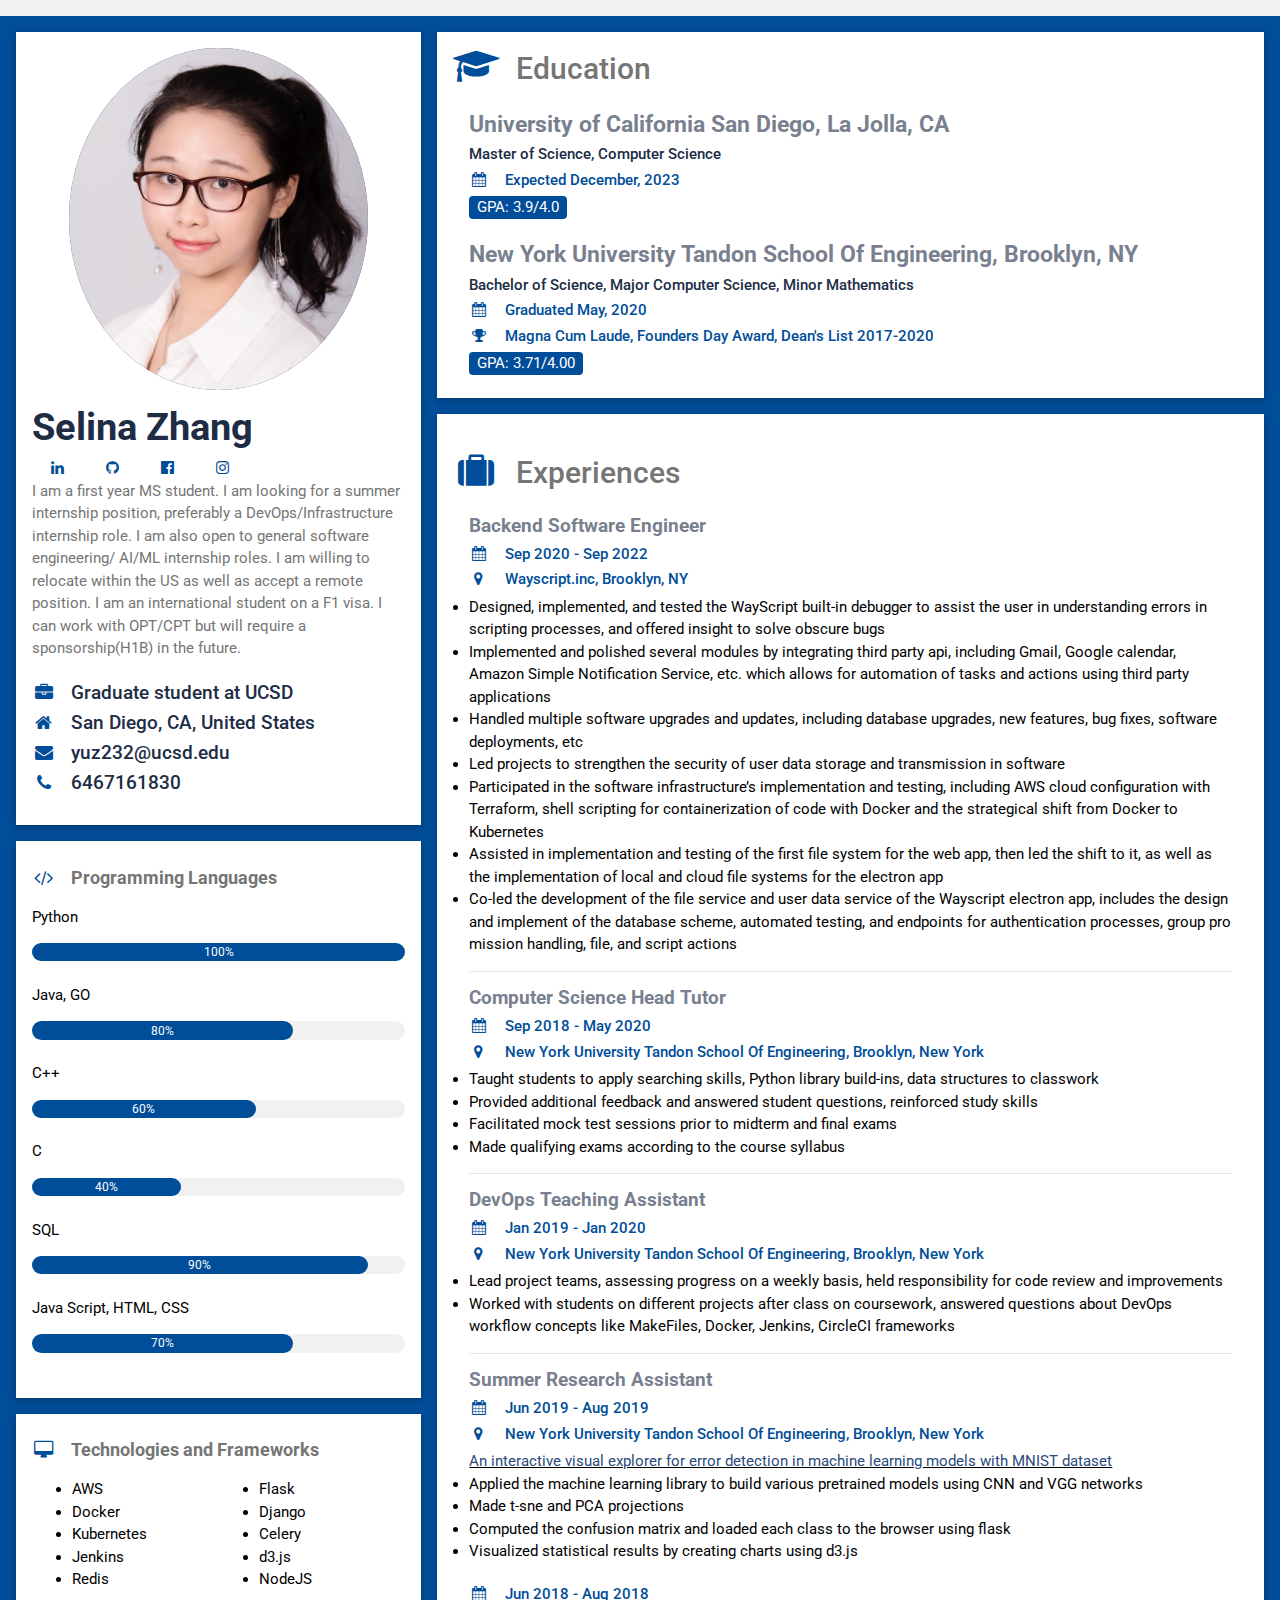
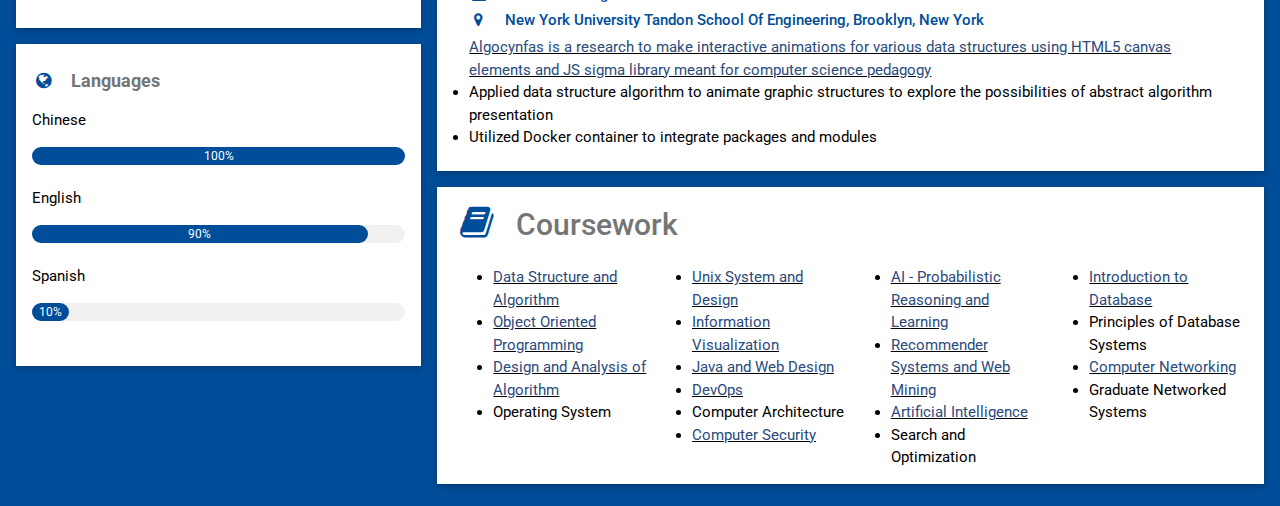
==== index.html @ 4ba129d2 "Add links to projects/work" ====
<!DOCTYPE html>
<html>
<title>Selinayujia</title>
<meta charset="UTF-8">
<meta name="viewport" content="width=device-width, initial-scale=1">
<link rel='stylesheet' href='https://fonts.googleapis.com/css?family=Roboto'>
<link rel="stylesheet" href="https://cdnjs.cloudflare.com/ajax/libs/font-awesome/4.7.0/css/font-awesome.min.css">
<link rel="stylesheet" href="css/w3.css">
 <link href="img/favicon.ico" rel="icon">

        <!-- Google Fonts -->
        <link href="https://fonts.googleapis.com/css2?family=Open+Sans:300;400;600;700;800&display=swap" rel="stylesheet">

        <!-- Customized Bootstrap Stylesheet -->
        <link href="css/style.css" rel="stylesheet">

<style>
html,body,h1,h2,h3,h4,h5,h6 {font-family: "Roboto", sans-serif}
</style>
<body class="w3-light-grey">

<!-- Page Container -->
<div class="w3-content w3-margin-top w3-dark-slate-blue" style="max-width:1400px">

  <!-- The Grid -->
  <div class="w3-row-padding">

    <div class="w3-third w3-margin-top">
    

       <div class="w3-container w3-card w3-white w3-margin-bottom w3-text-grey ">



                <img class="mx-auto d-block w-15 bg-primary img-fluid rounded-circle mb-3 w3-margin-top" src="img/profile.jpg" alt="Image">
                <h1 class="font-weight-bold">Selina Zhang</h1>
                <div>
                  &emsp;
                  <i class="fa fa-linkedin w3-hover-opacity w3-text-dark-slate-blue"  onclick="location.href='https://www.linkedin.com/in/selina-zhang-a5b4a0171/';"></i>
                  &emsp; &emsp;
                  <i class="fa fa-github w3-hover-opacity w3-text-dark-slate-blue"  onclick="location.href='http://github.com/Selinayujia/';"></i>
                  &emsp; &emsp;

                  <i class="fa fa-facebook-official w3-hover-opacity w3-text-dark-slate-blue" onclick="location.href='https://www.facebook.com/yujia.zhang.79';"></i>
                  &emsp; &emsp;
                  <i class="fa fa-instagram w3-hover-opacity w3-text-dark-slate-blue" onclick="location.href='https://www.instagram.com/yujiaselina/';"></i>
                  &emsp; &emsp;
                </div>
                <p class="mb-4">
                    I am a first year MS student. I am looking for a summer internship position, preferably a DevOps/Infrastructure internship role. I am also open to general software engineering/ AI/ML internship roles. I am willing to relocate within the US as well as accept a remote position. I am an international student on a F1 visa. I can work with OPT/CPT but will require a sponsorship(H1B) in the future.
                </p>

          <h5><i class="fa fa-briefcase fa-fw w3-margin-right w3-large w3-text-dark-slate-blue"></i>Graduate student at UCSD</h5>
          <h5><i class="fa fa-home fa-fw w3-margin-right w3-large w3-text-dark-slate-blue"></i>San Diego, CA, United States</h5>
          <h5><i class="fa fa-envelope fa-fw w3-margin-right w3-large w3-text-dark-slate-blue"></i>yuz232@ucsd.edu</h5>
          <h5><i class="fa fa-phone fa-fw w3-margin-right w3-large w3-text-dark-slate-blue"></i>6467161830</h5>
          <br>
          </div>


          <div class="w3-container w3-card w3-white w3-margin-bottom">
          <br>
          <p class="w3-large w3-text-grey"><b><i class="fa fa-code fa-fw w3-margin-right w3-text-dark-slate-blue"></i>Programming Languages</b></p>
          <p>Python</p>
          <div class="w3-light-grey w3-round-xlarge w3-small">
            <div class="w3-container w3-center w3-round-xlarge w3-dark-slate-blue" style="width:100%">100%</div>
          </div>
          <br>

          <p>Java, GO</p>
          <div class="w3-light-grey w3-round-xlarge w3-small">
            <div class="w3-container w3-center w3-round-xlarge w3-dark-slate-blue" style="width:70%">
              <div class="w3-center w3-text-white">80%</div>
            </div>
          </div>
          <br>

          <p>C++</p>
          <div class="w3-light-grey w3-round-xlarge w3-small">
            <div class="w3-container w3-center w3-round-xlarge w3-dark-slate-blue" style="width:60%">
              <div class="w3-center w3-text-white">60%</div>
            </div>
          </div>
          <br>

          <p>C</p>
          <div class="w3-light-grey w3-round-xlarge w3-small">
            <div class="w3-container w3-center w3-round-xlarge w3-dark-slate-blue" style="width:40%">
              <div class="w3-center w3-text-white">40%</div>
            </div>
          </div>
          <br>


          <p>SQL</p>
          <div class="w3-light-grey w3-round-xlarge w3-small">
            <div class="w3-container w3-center w3-round-xlarge w3-dark-slate-blue" style="width:90%">
              <div class="w3-center w3-text-white">90%</div>
            </div>
          </div>
          <br>


          <p>Java Script, HTML, CSS</p>
          <div class="w3-light-grey w3-round-xlarge w3-small">
            <div class="w3-container w3-center w3-round-xlarge w3-dark-slate-blue" style="width:70%">70%</div>
          </div>

          <br><br>

        </div>


           <div class="w3-container w3-card w3-white w3-margin-bottom">
            <br>
            <p class="w3-large w3-text-grey"><b><i class="fa fa-desktop fa-fw w3-margin-right w3-text-dark-slate-blue"></i>Technologies and Frameworks</b></p>
            <div style="float: left; width: 50%;">
            <ul>
            <li>AWS</li>
            <li>Docker</li>
            <li>Kubernetes</li>
            <li>Jenkins</li>
            <li>Redis</li>
            </ul>
            <br>
            </div>
            <div style="float: left; width: 50%;">
            <ul>
            <li>Flask</li>
            <li>Django</li>
            <li>Celery</li>
            <li>d3.js</li>
            <li>NodeJS</li>
            </ul>
            <br>
            </div>
          </div>
  

          <div class="w3-container w3-card w3-white w3-margin-bottom">
          <br>
          <p class="w3-large w3-text-grey"><b><i class="fa fa-globe fa-fw w3-margin-right w3-text-dark-slate-blue"></i>Languages</b></p>
          <p>Chinese</p>
          <div class="w3-light-grey w3-round-xlarge  w3-small">
            <div class="w3-center w3-round-xlarge w3-dark-slate-blue" style="width:100%">100%</div>
          </div>

          <br>
          <p>English</p>
          <div class="w3-light-grey w3-round-xlarge w3-small">
            <div class="w3-center w3-round-xlarge w3-dark-slate-blue" style="width:90%">90%</div>
          </div>

          <br>

          <p>Spanish</p>
          <div class="w3-light-grey w3-round-xlarge  w3-small">
            <div class="w3-center w3-round-xlarge w3-dark-slate-blue" style="width:10%">10%</div>
          </div>
          <br>

           <br>
          </div>


    <!-- End Left Column -->
    </div>

    <!-- Right Column -->
    <div class="w3-twothird w3-margin-top">

       <div class="w3-container w3-card w3-white w3-margin-bottom">
        <h2 class="w3-text-grey w3-padding-16"><i class="fa fa-graduation-cap fa-fw w3-margin-right w3-xxlarge w3-text-dark-slate-blue"></i>Education</h2>
        <div class="w3-container">
          <h4 class="w3-opacity"><b>University of California San Diego, La Jolla, CA</b></h4>
          <h6>Master of Science, Computer Science</h6>
          <h6 class="w3-text-dark-slate-blue"><i class="fa fa-calendar fa-fw w3-margin-right"></i>Expected December, 2023</h6>
          <span class="w3-tag w3-dark-slate-blue w3-round">GPA: 3.9/4.0</span>



          <br><br>
          <h4 class="w3-opacity"><b>New York University Tandon School Of Engineering, Brooklyn, NY</b></h4>
          <h6>Bachelor of Science, Major Computer Science, Minor Mathematics</h6>
          <h6 class="w3-text-dark-slate-blue"><i class="fa fa-calendar fa-fw w3-margin-right"></i>Graduated May, 2020</h6>
          <h6 class=" w3-text-dark-slate-blue"><i class="fa fa-trophy fa-fw w3-margin-right"></i>Magna Cum Laude, Founders Day Award, Dean's List 2017-2020</h6>
          <span class="w3-tag w3-dark-slate-blue w3-round">GPA: 3.71/4.00</span>
          <br>
          <br>

        </div>
      </div>

    
      <div class="w3-container w3-card w3-white w3-margin-bottom">
        <br> 
        <h2 class="w3-text-grey w3-padding-16"><i class="fa fa-suitcase fa-fw w3-margin-right w3-xxlarge w3-text-dark-slate-blue"></i>Experiences</h2>

        <div class="w3-container">
          <h5 class="w3-opacity"><b>Backend Software Engineer</b></h5>
          <h6 class="w3-text-dark-slate-blue"><i class="fa fa-calendar fa-fw w3-margin-right"></i>Sep 2020 - Sep 2022 </h6>
          <h6 class="w3-text-dark-slate-blue"><i class="fa fa-map-marker fa-fw w3-margin-right"></i>Wayscript.inc, Brooklyn, NY </h6>

          <li>Designed, implemented, and tested the WayScript built-in debugger to assist the user in understanding errors in scripting processes, and offered insight to solve obscure bugs</li>
          <li>Implemented and polished several modules by integrating third party api, including Gmail, Google calendar, Amazon Simple Notification Service, etc. which allows for automation of tasks and actions using third party applications</li>
          <li>Handled multiple software upgrades and updates, including database upgrades, new features, bug fixes, software deployments, etc</li>
          <li>Led projects to strengthen the security of user data storage and transmission in software</li>
          <li>Participated in the software infrastructure’s implementation and testing, including AWS cloud configuration with Terraform, shell scripting for containerization of code with Docker and the strategical shift from Docker to Kubernetes</li>
          <li>Assisted in implementation and testing of the first file system for the web app, then led the shift to it, as well as the implementation of local and cloud file systems for the electron app</li>
          <li>Co-led the development of the file service and user data service of the Wayscript electron app, includes the design and implement of the database scheme, automated testing, and endpoints for authentication processes, group pro mission handling, file, and script actions</li>
          <hr>
        </div>

        <div class="w3-container">
          <h5 class="w3-opacity"><b>Computer Science Head Tutor</b></h5>
          <h6 class="w3-text-dark-slate-blue"><i class="fa fa-calendar fa-fw w3-margin-right"></i>Sep 2018 - May 2020 </h6>
          <h6 class="w3-text-dark-slate-blue"><i class="fa fa-map-marker fa-fw w3-margin-right"></i>New York
          University Tandon School Of Engineering, Brooklyn, New York </h6>
          <li>Taught students to apply searching skills, Python library build-ins, data structures to classwork</li>
          <li> Provided additional feedback and answered student questions, reinforced study skills</li>
          <li>Facilitated mock test sessions prior to midterm and final exams</li>
          <li> Made qualifying exams according to the course syllabus</li>
          <hr>
        </div>


        <div class="w3-container">
          <h5 class="w3-opacity"><b> DevOps Teaching Assistant</b></h5>

          <h6 class="w3-text-dark-slate-blue"><i class="fa fa-calendar fa-fw w3-margin-right"></i>Jan 2019 - Jan 2020</h6>
          <h6 class="w3-text-dark-slate-blue"><i class="fa fa-map-marker fa-fw w3-margin-right"></i>New York
          University Tandon School Of Engineering, Brooklyn, New York </h6>
          <li>Lead project teams, assessing progress on a weekly basis, held responsibility for code review and improvements </li>
          <li>Worked with students on different projects after class on coursework, answered questions about DevOps workflow concepts like MakeFiles, Docker, Jenkins, CircleCI frameworks</li>
          <hr>
        </div>


        <div class="w3-container">
          <h5 class="w3-opacity"><b>Summer Research Assistant</b></h5>

          <h6 class="w3-text-dark-slate-blue"><i class="fa fa-calendar fa-fw w3-margin-right"></i>Jun 2019 - Aug 2019 </h6>
          <h6 class="w3-text-dark-slate-blue"><i class="fa fa-map-marker fa-fw w3-margin-right"></i>New York
          University Tandon School Of Engineering, Brooklyn, New York </h6>
          <u> <a class="w3-hover-opacity" href="doc/Poster.pdf"> An interactive visual explorer for error detection in machine learning models with MNIST dataset </a></u>
          <li> Applied the machine learning library to build various pretrained models using CNN and VGG networks</li>
          <li> Made t-sne and PCA projections </li>
          <li> Computed the confusion matrix and loaded each class to the browser using flask</li>
          <li>Visualized statistical results by creating charts using d3.js</li>

          <br>

          <h6 class="w3-text-dark-slate-blue"><i class="fa fa-calendar fa-fw w3-margin-right"></i>Jun 2018 - Aug 2018 </h6>
          <h6 class="w3-text-dark-slate-blue"><i class="fa fa-map-marker fa-fw w3-margin-right"></i>New York
          University Tandon School Of Engineering, Brooklyn, New York </h6>
          <u> <a class="w3-hover-opacity" href="https://github.com/Selinayujia/Algocynfas">Algocynfas is a research to make interactive animations for various data structures using HTML5 canvas elements and JS sigma library meant for computer science pedagogy</u></a>
          <li>Applied data structure algorithm to animate graphic structures to explore the possibilities of abstract algorithm presentation</li>
          <li>Utilized Docker container to integrate packages and modules</li>

        </div> 
        <br>
        <!--


         <div class="w3-container">
          <h5 class="w3-opacity"><b> Discrete Math Teaching Assistant</b></h5>

          <h6 class="w3-text-dark-slate-blue"><i class="fa fa-calendar fa-fw w3-margin-right"></i>Sep 2018 - Dec 2018</h6>
          <h6 class="w3-text-dark-slate-blue"><i class="fa fa-map-marker fa-fw w3-margin-right"></i>New York
          University Tandon School Of Engineering, Brooklyn, New York </h6>
          <li>Held office hours for logic operations, discrete probabilities, induction proofs, and number theory </li>
          <li>Taught general approaches to prove run time complexity in different contexts, including direct, contradiction, and contrapositive</li>
          <li>Graded homework assignments and quizzes, giving students feedback on work </li>

          <br>
        </div>
      -->
      </div>



      <div class="w3-container w3-card w3-white">
        <h2 class="w3-text-grey w3-padding-16"><i class="fa fa-book fa-fw w3-margin-right w3-xxlarge w3-text-dark-slate-blue"></i>Coursework</h2>
        <div style="float: left; width: 25%;">
        <ul>
        <li><u> <a class="w3-hover-opacity" href="https://github.com/Selinayujia/Data-Structure">Data Structure and Algorithm</u></a></li>
        <li><u> <a class="w3-hover-opacity" href="https://github.com/Selinayujia/Object-Oriented-Programing">Object Oriented Programming</u></a></li>
        <li><u> <a class="w3-hover-opacity" href="https://github.com/Selinayujia/Algorithm">Design and Analysis of Algorithm</u></a></li>
        <li>Operating System</li>
        </ul>
        </div>
        <div style="float: left; width: 25%;">
        <ul>
        <li><u> <a class="w3-hover-opacity" href="https://github.com/Selinayujia/Unix-System-Programing">Unix System and Design</a></u></li>
        <li><u> <a class="w3-hover-opacity" href="https://github.com/Selinayujia/Infomation-Visualization">Information Visualization</a></u></li>
        <li><u> <a class="w3-hover-opacity" href="https://github.com/Selinayujia/Java-and-Web-Design">Java and Web Design</a></u></li>
        <li><u> <a class="w3-hover-opacity" href="https://github.com/Selinayujia/devop_semester_project">DevOps</a></u></li>
        <li>Computer Architecture</li>
        <li><u> <a class="w3-hover-opacity" href="https://github.com/Selinayujia/Password-Cracker">Computer Security</a></u></li>

        </ul>
        </div>
        <div style="float: right; width: 25%;">
        <ul>
        <li><u> <a class="w3-hover-opacity" href="https://github.com/Selinayujia/IntroDB_Finstagram">Introduction to Database</a></u></li>
        <li>Principles of Database Systems </li>
        <li><u> <a class="w3-hover-opacity" href="https://github.com/Selinayujia/Computer-Networking">Computer Networking</a></u></li>
        <li>Graduate Networked Systems </li>
        </ul>
        </div>

         <div style="float: right; width: 25%;">
        <ul>
        <li><u> <a class="w3-hover-opacity" href="https://github.com/Selinayujia/Probabilistic-Reasoning-and-Decision-Making">AI - Probabilistic Reasoning and Learning</a></u></li>
        <li><u> <a class="w3-hover-opacity" href="https://github.com/Selinayujia/Web-Mining-and-Recommender-Systems">Recommender Systems and Web Mining</a></u></li>
        <li><u> <a class="w3-hover-opacity" href="https://github.com/Selinayujia/Artificial-Intelligence">Artificial Intelligence</a></u></li>
        <li>Search and Optimization</li>
        </ul>
        </div>
      </div>
      <br>


    </div>
    <!-- End Right Column -->
    </div>
  <!-- End Grid -->
  </div>
  
  <!-- End Page Container -->
</div>

</body>
</html>
---- css/style.css ----
@charset "UTF-8";
/******* Bootstrap Theming ********/
/*!
 * Bootstrap v4.5.3 (https://getbootstrap.com/)
 * Copyright 2011-2020 The Bootstrap Authors
 * Copyright 2011-2020 Twitter, Inc.
 * Licensed under MIT (https://github.com/twbs/bootstrap/blob/main/LICENSE)
 */
:root {
  --blue: #007bff;
  --indigo: #6610f2;
  --purple: #6f42c1;
  --pink: #e83e8c;
  --red: #dc3545;
  --orange: #fd7e14;
  --yellow: #ffc107;
  --green: #28a745;
  --teal: #20c997;
  --cyan: #17a2b8;
  --white: #fff;
  --gray: #6c757d;
  --gray-dark: #343a40;
  --primary: #2A4B7C;
  --secondary: #202C45;
  --success: #28a745;
  --info: #17a2b8;
  --warning: #ffc107;
  --danger: #dc3545;
  --light: #f1f3ff;
  --dark: #343a40;
  --breakpoint-xs: 0;
  --breakpoint-sm: 576px;
  --breakpoint-md: 768px;
  --breakpoint-lg: 992px;
  --breakpoint-xl: 1200px;
  --font-family-sans-serif: -apple-system, BlinkMacSystemFont, "Segoe UI", Roboto, "Helvetica Neue", Arial, "Noto Sans", sans-serif, "Apple Color Emoji", "Segoe UI Emoji", "Segoe UI Symbol", "Noto Color Emoji";
  --font-family-monospace: SFMono-Regular, Menlo, Monaco, Consolas, "Liberation Mono", "Courier New", monospace;
}

*,
*::before,
*::after {
  box-sizing: border-box;
}

html {
  font-family: sans-serif;
  line-height: 1.15;
  -webkit-text-size-adjust: 100%;
  -webkit-tap-highlight-color: rgba(0, 0, 0, 0);
}

article, aside, figcaption, figure, footer, header, hgroup, main, nav, section {
  display: block;
}

body {
  margin: 0;
  font-family: "Open Sans", sans-serif;
  font-size: 1rem;
  font-weight: 400;
  line-height: 1.5;
  color: #666666;
  text-align: left;
  background-color: #f1f3ff;
}

[tabindex="-1"]:focus:not(:focus-visible) {
  outline: 0 !important;
}

hr {
  box-sizing: content-box;
  height: 0;
  overflow: visible;
}

h1, h2, h3, h4, h5, h6 {
  margin-top: 0;
  margin-bottom: 0.5rem;
}

p {
  margin-top: 0;
  margin-bottom: 1rem;
}

abbr[title],
abbr[data-original-title] {
  text-decoration: underline;
  text-decoration: underline dotted;
  cursor: help;
  border-bottom: 0;
  text-decoration-skip-ink: none;
}

address {
  margin-bottom: 1rem;
  font-style: normal;
  line-height: inherit;
}

ol,
ul,
dl {
  margin-top: 0;
  margin-bottom: 1rem;
}

ol ol,
ul ul,
ol ul,
ul ol {
  margin-bottom: 0;
}

dt {
  font-weight: 700;
}

dd {
  margin-bottom: 0.5rem;
  margin-left: 0;
}

blockquote {
  margin: 0 0 1rem;
}

b,
strong {
  font-weight: bolder;
}

small {
  font-size: 80%;
}

sub,
sup {
  position: relative;
  font-size: 75%;
  line-height: 0;
  vertical-align: baseline;
}

sub {
  bottom: -0.25em;
}

sup {
  top: -0.5em;
}

a {
  color: #2A4B7C;
  text-decoration: none;
  background-color: transparent;
}
a:hover {
  color: #172843;
  text-decoration: underline;
}

a:not([href]):not([class]) {
  color: inherit;
  text-decoration: none;
}
a:not([href]):not([class]):hover {
  color: inherit;
  text-decoration: none;
}

pre,
code,
kbd,
samp {
  font-family: SFMono-Regular, Menlo, Monaco, Consolas, "Liberation Mono", "Courier New", monospace;
  font-size: 1em;
}

pre {
  margin-top: 0;
  margin-bottom: 1rem;
  overflow: auto;
  -ms-overflow-style: scrollbar;
}

figure {
  margin: 0 0 1rem;
}

img {
  vertical-align: middle;
  border-style: none;
}

svg {
  overflow: hidden;
  vertical-align: middle;
}

table {
  border-collapse: collapse;
}

caption {
  padding-top: 0.75rem;
  padding-bottom: 0.75rem;
  color: #6c757d;
  text-align: left;
  caption-side: bottom;
}

th {
  text-align: inherit;
  text-align: -webkit-match-parent;
}

label {
  display: inline-block;
  margin-bottom: 0.5rem;
}

button {
  border-radius: 0;
}

button:focus {
  outline: 1px dotted;
  outline: 5px auto -webkit-focus-ring-color;
}

input,
button,
select,
optgroup,
textarea {
  margin: 0;
  font-family: inherit;
  font-size: inherit;
  line-height: inherit;
}

button,
input {
  overflow: visible;
}

button,
select {
  text-transform: none;
}

[role=button] {
  cursor: pointer;
}

select {
  word-wrap: normal;
}

button,
[type=button],
[type=reset],
[type=submit] {
  -webkit-appearance: button;
}

button:not(:disabled),
[type=button]:not(:disabled),
[type=reset]:not(:disabled),
[type=submit]:not(:disabled) {
  cursor: pointer;
}

button::-moz-focus-inner,
[type=button]::-moz-focus-inner,
[type=reset]::-moz-focus-inner,
[type=submit]::-moz-focus-inner {
  padding: 0;
  border-style: none;
}

input[type=radio],
input[type=checkbox] {
  box-sizing: border-box;
  padding: 0;
}

textarea {
  overflow: auto;
  resize: vertical;
}

fieldset {
  min-width: 0;
  padding: 0;
  margin: 0;
  border: 0;
}

legend {
  display: block;
  width: 100%;
  max-width: 100%;
  padding: 0;
  margin-bottom: 0.5rem;
  font-size: 1.5rem;
  line-height: inherit;
  color: inherit;
  white-space: normal;
}

progress {
  vertical-align: baseline;
}

[type=number]::-webkit-inner-spin-button,
[type=number]::-webkit-outer-spin-button {
  height: auto;
}

[type=search] {
  outline-offset: -2px;
  -webkit-appearance: none;
}

[type=search]::-webkit-search-decoration {
  -webkit-appearance: none;
}

::-webkit-file-upload-button {
  font: inherit;
  -webkit-appearance: button;
}

output {
  display: inline-block;
}

summary {
  display: list-item;
  cursor: pointer;
}

template {
  display: none;
}

[hidden] {
  display: none !important;
}

h1, h2, h3, h4, h5, h6,
.h1, .h2, .h3, .h4, .h5, .h6 {
  margin-bottom: 0.5rem;
  font-weight: 500;
  line-height: 1.2;
  color: #202C45;
}

h1, .h1 {
  font-size: 2.5rem;
}

h2, .h2 {
  font-size: 2rem;
}

h3, .h3 {
  font-size: 1.75rem;
}

h4, .h4 {
  font-size: 1.5rem;
}

h5, .h5 {
  font-size: 1.25rem;
}

h6, .h6 {
  font-size: 1rem;
}

.lead {
  font-size: 1.25rem;
  font-weight: 300;
}

.display-1 {
  font-size: 6rem;
  font-weight: 300;
  line-height: 1.2;
}

.display-2 {
  font-size: 5.5rem;
  font-weight: 300;
  line-height: 1.2;
}

.display-3 {
  font-size: 4.5rem;
  font-weight: 300;
  line-height: 1.2;
}

.display-4 {
  font-size: 3.5rem;
  font-weight: 300;
  line-height: 1.2;
}

hr {
  margin-top: 1rem;
  margin-bottom: 1rem;
  border: 0;
  border-top: 1px solid rgba(0, 0, 0, 0.1);
}

small,
.small {
  font-size: 80%;
  font-weight: 400;
}

mark,
.mark {
  padding: 0.2em;
  background-color: #fcf8e3;
}

.list-unstyled {
  padding-left: 0;
  list-style: none;
}

.list-inline {
  padding-left: 0;
  list-style: none;
}

.list-inline-item {
  display: inline-block;
}
.list-inline-item:not(:last-child) {
  margin-right: 0.5rem;
}

.initialism {
  font-size: 90%;
  text-transform: uppercase;
}

.blockquote {
  margin-bottom: 1rem;
  font-size: 1.25rem;
}

.blockquote-footer {
  display: block;
  font-size: 80%;
  color: #6c757d;
}
.blockquote-footer::before {
  content: "— ";
}

.img-fluid {
  max-width: 80%;
  height: auto;
}

.img-thumbnail {
  padding: 0.25rem;
  background-color: #f1f3ff;
  border: 1px solid #dee2e6;
  max-width: 100%;
  height: auto;
}

.figure {
  display: inline-block;
}

.figure-img {
  margin-bottom: 0.5rem;
  line-height: 1;
}

.figure-caption {
  font-size: 90%;
  color: #6c757d;
}

code {
  font-size: 87.5%;
  color: #e83e8c;
  word-wrap: break-word;
}
a > code {
  color: inherit;
}

kbd {
  padding: 0.2rem 0.4rem;
  font-size: 87.5%;
  color: #fff;
  background-color: #212529;
}
kbd kbd {
  padding: 0;
  font-size: 100%;
  font-weight: 700;
}

pre {
  display: block;
  font-size: 87.5%;
  color: #212529;
}
pre code {
  font-size: inherit;
  color: inherit;
  word-break: normal;
}

.pre-scrollable {
  max-height: 340px;
  overflow-y: scroll;
}

.container,
.container-fluid,
.container-xl,
.container-lg,
.container-md,
.container-sm {
  width: 100%;
  padding-right: 15px;
  padding-left: 15px;
  margin-right: auto;
  margin-left: auto;
}

@media (min-width: 576px) {
  .container-sm, .container {
    max-width: 540px;
  }
}
@media (min-width: 768px) {
  .container-md, .container-sm, .container {
    max-width: 720px;
  }
}
@media (min-width: 992px) {
  .container-lg, .container-md, .container-sm, .container {
    max-width: 960px;
  }
}
@media (min-width: 1200px) {
  .container-xl, .container-lg, .container-md, .container-sm, .container {
    max-width: 1140px;
  }
}
.row {
  display: flex;
  flex-wrap: wrap;
  margin-right: -15px;
  margin-left: -15px;
}

.no-gutters {
  margin-right: 0;
  margin-left: 0;
}
.no-gutters > .col,
.no-gutters > [class*=col-] {
  padding-right: 0;
  padding-left: 0;
}

.col-xl,
.col-xl-auto, .col-xl-12, .col-xl-11, .col-xl-10, .col-xl-9, .col-xl-8, .col-xl-7, .col-xl-6, .col-xl-5, .col-xl-4, .col-xl-3, .col-xl-2, .col-xl-1, .col-lg,
.col-lg-auto, .col-lg-12, .col-lg-11, .col-lg-10, .col-lg-9, .col-lg-8, .col-lg-7, .col-lg-6, .col-lg-5, .col-lg-4, .col-lg-3, .col-lg-2, .col-lg-1, .col-md,
.col-md-auto, .col-md-12, .col-md-11, .col-md-10, .col-md-9, .col-md-8, .col-md-7, .col-md-6, .col-md-5, .col-md-4, .col-md-3, .col-md-2, .col-md-1, .col-sm,
.col-sm-auto, .col-sm-12, .col-sm-11, .col-sm-10, .col-sm-9, .col-sm-8, .col-sm-7, .col-sm-6, .col-sm-5, .col-sm-4, .col-sm-3, .col-sm-2, .col-sm-1, .col,
.col-auto, .col-12, .col-11, .col-10, .col-9, .col-8, .col-7, .col-6, .col-5, .col-4, .col-3, .col-2, .col-1 {
  position: relative;
  width: 100%;
  padding-right: 15px;
  padding-left: 15px;
}

.col {
  flex-basis: 0;
  flex-grow: 1;
  max-width: 100%;
}

.row-cols-1 > * {
  flex: 0 0 100%;
  max-width: 100%;
}

.row-cols-2 > * {
  flex: 0 0 50%;
  max-width: 50%;
}

.row-cols-3 > * {
  flex: 0 0 33.3333333333%;
  max-width: 33.3333333333%;
}

.row-cols-4 > * {
  flex: 0 0 25%;
  max-width: 25%;
}

.row-cols-5 > * {
  flex: 0 0 20%;
  max-width: 20%;
}

.row-cols-6 > * {
  flex: 0 0 16.6666666667%;
  max-width: 16.6666666667%;
}

.col-auto {
  flex: 0 0 auto;
  width: auto;
  max-width: 100%;
}

.col-1 {
  flex: 0 0 8.3333333333%;
  max-width: 8.3333333333%;
}

.col-2 {
  flex: 0 0 16.6666666667%;
  max-width: 16.6666666667%;
}

.col-3 {
  flex: 0 0 25%;
  max-width: 25%;
}

.col-4 {
  flex: 0 0 33.3333333333%;
  max-width: 33.3333333333%;
}

.col-5 {
  flex: 0 0 41.6666666667%;
  max-width: 41.6666666667%;
}

.col-6 {
  flex: 0 0 50%;
  max-width: 50%;
}

.col-7 {
  flex: 0 0 58.3333333333%;
  max-width: 58.3333333333%;
}

.col-8 {
  flex: 0 0 66.6666666667%;
  max-width: 66.6666666667%;
}

.col-9 {
  flex: 0 0 75%;
  max-width: 75%;
}

.col-10 {
  flex: 0 0 83.3333333333%;
  max-width: 83.3333333333%;
}

.col-11 {
  flex: 0 0 91.6666666667%;
  max-width: 91.6666666667%;
}

.col-12 {
  flex: 0 0 100%;
  max-width: 100%;
}

.order-first {
  order: -1;
}

.order-last {
  order: 13;
}

.order-0 {
  order: 0;
}

.order-1 {
  order: 1;
}

.order-2 {
  order: 2;
}

.order-3 {
  order: 3;
}

.order-4 {
  order: 4;
}

.order-5 {
  order: 5;
}

.order-6 {
  order: 6;
}

.order-7 {
  order: 7;
}

.order-8 {
  order: 8;
}

.order-9 {
  order: 9;
}

.order-10 {
  order: 10;
}

.order-11 {
  order: 11;
}

.order-12 {
  order: 12;
}

.offset-1 {
  margin-left: 8.3333333333%;
}

.offset-2 {
  margin-left: 16.6666666667%;
}

.offset-3 {
  margin-left: 25%;
}

.offset-4 {
  margin-left: 33.3333333333%;
}

.offset-5 {
  margin-left: 41.6666666667%;
}

.offset-6 {
  margin-left: 50%;
}

.offset-7 {
  margin-left: 58.3333333333%;
}

.offset-8 {
  margin-left: 66.6666666667%;
}

.offset-9 {
  margin-left: 75%;
}

.offset-10 {
  margin-left: 83.3333333333%;
}

.offset-11 {
  margin-left: 91.6666666667%;
}

@media (min-width: 576px) {
  .col-sm {
    flex-basis: 0;
    flex-grow: 1;
    max-width: 100%;
  }

  .row-cols-sm-1 > * {
    flex: 0 0 100%;
    max-width: 100%;
  }

  .row-cols-sm-2 > * {
    flex: 0 0 50%;
    max-width: 50%;
  }

  .row-cols-sm-3 > * {
    flex: 0 0 33.3333333333%;
    max-width: 33.3333333333%;
  }

  .row-cols-sm-4 > * {
    flex: 0 0 25%;
    max-width: 25%;
  }

  .row-cols-sm-5 > * {
    flex: 0 0 20%;
    max-width: 20%;
  }

  .row-cols-sm-6 > * {
    flex: 0 0 16.6666666667%;
    max-width: 16.6666666667%;
  }

  .col-sm-auto {
    flex: 0 0 auto;
    width: auto;
    max-width: 100%;
  }

  .col-sm-1 {
    flex: 0 0 8.3333333333%;
    max-width: 8.3333333333%;
  }

  .col-sm-2 {
    flex: 0 0 16.6666666667%;
    max-width: 16.6666666667%;
  }

  .col-sm-3 {
    flex: 0 0 25%;
    max-width: 25%;
  }

  .col-sm-4 {
    flex: 0 0 33.3333333333%;
    max-width: 33.3333333333%;
  }

  .col-sm-5 {
    flex: 0 0 41.6666666667%;
    max-width: 41.6666666667%;
  }

  .col-sm-6 {
    flex: 0 0 50%;
    max-width: 50%;
  }

  .col-sm-7 {
    flex: 0 0 58.3333333333%;
    max-width: 58.3333333333%;
  }

  .col-sm-8 {
    flex: 0 0 66.6666666667%;
    max-width: 66.6666666667%;
  }

  .col-sm-9 {
    flex: 0 0 75%;
    max-width: 75%;
  }

  .col-sm-10 {
    flex: 0 0 83.3333333333%;
    max-width: 83.3333333333%;
  }

  .col-sm-11 {
    flex: 0 0 91.6666666667%;
    max-width: 91.6666666667%;
  }

  .col-sm-12 {
    flex: 0 0 100%;
    max-width: 100%;
  }

  .order-sm-first {
    order: -1;
  }

  .order-sm-last {
    order: 13;
  }

  .order-sm-0 {
    order: 0;
  }

  .order-sm-1 {
    order: 1;
  }

  .order-sm-2 {
    order: 2;
  }

  .order-sm-3 {
    order: 3;
  }

  .order-sm-4 {
    order: 4;
  }

  .order-sm-5 {
    order: 5;
  }

  .order-sm-6 {
    order: 6;
  }

  .order-sm-7 {
    order: 7;
  }

  .order-sm-8 {
    order: 8;
  }

  .order-sm-9 {
    order: 9;
  }

  .order-sm-10 {
    order: 10;
  }

  .order-sm-11 {
    order: 11;
  }

  .order-sm-12 {
    order: 12;
  }

  .offset-sm-0 {
    margin-left: 0;
  }

  .offset-sm-1 {
    margin-left: 8.3333333333%;
  }

  .offset-sm-2 {
    margin-left: 16.6666666667%;
  }

  .offset-sm-3 {
    margin-left: 25%;
  }

  .offset-sm-4 {
    margin-left: 33.3333333333%;
  }

  .offset-sm-5 {
    margin-left: 41.6666666667%;
  }

  .offset-sm-6 {
    margin-left: 50%;
  }

  .offset-sm-7 {
    margin-left: 58.3333333333%;
  }

  .offset-sm-8 {
    margin-left: 66.6666666667%;
  }

  .offset-sm-9 {
    margin-left: 75%;
  }

  .offset-sm-10 {
    margin-left: 83.3333333333%;
  }

  .offset-sm-11 {
    margin-left: 91.6666666667%;
  }
}
@media (min-width: 768px) {
  .col-md {
    flex-basis: 0;
    flex-grow: 1;
    max-width: 100%;
  }

  .row-cols-md-1 > * {
    flex: 0 0 100%;
    max-width: 100%;
  }

  .row-cols-md-2 > * {
    flex: 0 0 50%;
    max-width: 50%;
  }

  .row-cols-md-3 > * {
    flex: 0 0 33.3333333333%;
    max-width: 33.3333333333%;
  }

  .row-cols-md-4 > * {
    flex: 0 0 25%;
    max-width: 25%;
  }

  .row-cols-md-5 > * {
    flex: 0 0 20%;
    max-width: 20%;
  }

  .row-cols-md-6 > * {
    flex: 0 0 16.6666666667%;
    max-width: 16.6666666667%;
  }

  .col-md-auto {
    flex: 0 0 auto;
    width: auto;
    max-width: 100%;
  }

  .col-md-1 {
    flex: 0 0 8.3333333333%;
    max-width: 8.3333333333%;
  }

  .col-md-2 {
    flex: 0 0 16.6666666667%;
    max-width: 16.6666666667%;
  }

  .col-md-3 {
    flex: 0 0 25%;
    max-width: 25%;
  }

  .col-md-4 {
    flex: 0 0 33.3333333333%;
    max-width: 33.3333333333%;
  }

  .col-md-5 {
    flex: 0 0 41.6666666667%;
    max-width: 41.6666666667%;
  }

  .col-md-6 {
    flex: 0 0 50%;
    max-width: 50%;
  }

  .col-md-7 {
    flex: 0 0 58.3333333333%;
    max-width: 58.3333333333%;
  }

  .col-md-8 {
    flex: 0 0 66.6666666667%;
    max-width: 66.6666666667%;
  }

  .col-md-9 {
    flex: 0 0 75%;
    max-width: 75%;
  }

  .col-md-10 {
    flex: 0 0 83.3333333333%;
    max-width: 83.3333333333%;
  }

  .col-md-11 {
    flex: 0 0 91.6666666667%;
    max-width: 91.6666666667%;
  }

  .col-md-12 {
    flex: 0 0 100%;
    max-width: 100%;
  }

  .order-md-first {
    order: -1;
  }

  .order-md-last {
    order: 13;
  }

  .order-md-0 {
    order: 0;
  }

  .order-md-1 {
    order: 1;
  }

  .order-md-2 {
    order: 2;
  }

  .order-md-3 {
    order: 3;
  }

  .order-md-4 {
    order: 4;
  }

  .order-md-5 {
    order: 5;
  }

  .order-md-6 {
    order: 6;
  }

  .order-md-7 {
    order: 7;
  }

  .order-md-8 {
    order: 8;
  }

  .order-md-9 {
    order: 9;
  }

  .order-md-10 {
    order: 10;
  }

  .order-md-11 {
    order: 11;
  }

  .order-md-12 {
    order: 12;
  }

  .offset-md-0 {
    margin-left: 0;
  }

  .offset-md-1 {
    margin-left: 8.3333333333%;
  }

  .offset-md-2 {
    margin-left: 16.6666666667%;
  }

  .offset-md-3 {
    margin-left: 25%;
  }

  .offset-md-4 {
    margin-left: 33.3333333333%;
  }

  .offset-md-5 {
    margin-left: 41.6666666667%;
  }

  .offset-md-6 {
    margin-left: 50%;
  }

  .offset-md-7 {
    margin-left: 58.3333333333%;
  }

  .offset-md-8 {
    margin-left: 66.6666666667%;
  }

  .offset-md-9 {
    margin-left: 75%;
  }

  .offset-md-10 {
    margin-left: 83.3333333333%;
  }

  .offset-md-11 {
    margin-left: 91.6666666667%;
  }
}
@media (min-width: 992px) {
  .col-lg {
    flex-basis: 0;
    flex-grow: 1;
    max-width: 100%;
  }

  .row-cols-lg-1 > * {
    flex: 0 0 100%;
    max-width: 100%;
  }

  .row-cols-lg-2 > * {
    flex: 0 0 50%;
    max-width: 50%;
  }

  .row-cols-lg-3 > * {
    flex: 0 0 33.3333333333%;
    max-width: 33.3333333333%;
  }

  .row-cols-lg-4 > * {
    flex: 0 0 25%;
    max-width: 25%;
  }

  .row-cols-lg-5 > * {
    flex: 0 0 20%;
    max-width: 20%;
  }

  .row-cols-lg-6 > * {
    flex: 0 0 16.6666666667%;
    max-width: 16.6666666667%;
  }

  .col-lg-auto {
    flex: 0 0 auto;
    width: auto;
    max-width: 100%;
  }

  .col-lg-1 {
    flex: 0 0 8.3333333333%;
    max-width: 8.3333333333%;
  }

  .col-lg-2 {
    flex: 0 0 16.6666666667%;
    max-width: 16.6666666667%;
  }

  .col-lg-3 {
    flex: 0 0 25%;
    max-width: 25%;
  }

  .col-lg-4 {
    flex: 0 0 33.3333333333%;
    max-width: 33.3333333333%;
  }

  .col-lg-5 {
    flex: 0 0 41.6666666667%;
    max-width: 41.6666666667%;
  }

  .col-lg-6 {
    flex: 0 0 50%;
    max-width: 50%;
  }

  .col-lg-7 {
    flex: 0 0 58.3333333333%;
    max-width: 58.3333333333%;
  }

  .col-lg-8 {
    flex: 0 0 66.6666666667%;
    max-width: 66.6666666667%;
  }

  .col-lg-9 {
    flex: 0 0 75%;
    max-width: 75%;
  }

  .col-lg-10 {
    flex: 0 0 83.3333333333%;
    max-width: 83.3333333333%;
  }

  .col-lg-11 {
    flex: 0 0 91.6666666667%;
    max-width: 91.6666666667%;
  }

  .col-lg-12 {
    flex: 0 0 100%;
    max-width: 100%;
  }

  .order-lg-first {
    order: -1;
  }

  .order-lg-last {
    order: 13;
  }

  .order-lg-0 {
    order: 0;
  }

  .order-lg-1 {
    order: 1;
  }

  .order-lg-2 {
    order: 2;
  }

  .order-lg-3 {
    order: 3;
  }

  .order-lg-4 {
    order: 4;
  }

  .order-lg-5 {
    order: 5;
  }

  .order-lg-6 {
    order: 6;
  }

  .order-lg-7 {
    order: 7;
  }

  .order-lg-8 {
    order: 8;
  }

  .order-lg-9 {
    order: 9;
  }

  .order-lg-10 {
    order: 10;
  }

  .order-lg-11 {
    order: 11;
  }

  .order-lg-12 {
    order: 12;
  }

  .offset-lg-0 {
    margin-left: 0;
  }

  .offset-lg-1 {
    margin-left: 8.3333333333%;
  }

  .offset-lg-2 {
    margin-left: 16.6666666667%;
  }

  .offset-lg-3 {
    margin-left: 25%;
  }

  .offset-lg-4 {
    margin-left: 33.3333333333%;
  }

  .offset-lg-5 {
    margin-left: 41.6666666667%;
  }

  .offset-lg-6 {
    margin-left: 50%;
  }

  .offset-lg-7 {
    margin-left: 58.3333333333%;
  }

  .offset-lg-8 {
    margin-left: 66.6666666667%;
  }

  .offset-lg-9 {
    margin-left: 75%;
  }

  .offset-lg-10 {
    margin-left: 83.3333333333%;
  }

  .offset-lg-11 {
    margin-left: 91.6666666667%;
  }
}
@media (min-width: 1200px) {
  .col-xl {
    flex-basis: 0;
    flex-grow: 1;
    max-width: 100%;
  }

  .row-cols-xl-1 > * {
    flex: 0 0 100%;
    max-width: 100%;
  }

  .row-cols-xl-2 > * {
    flex: 0 0 50%;
    max-width: 50%;
  }

  .row-cols-xl-3 > * {
    flex: 0 0 33.3333333333%;
    max-width: 33.3333333333%;
  }

  .row-cols-xl-4 > * {
    flex: 0 0 25%;
    max-width: 25%;
  }

  .row-cols-xl-5 > * {
    flex: 0 0 20%;
    max-width: 20%;
  }

  .row-cols-xl-6 > * {
    flex: 0 0 16.6666666667%;
    max-width: 16.6666666667%;
  }

  .col-xl-auto {
    flex: 0 0 auto;
    width: auto;
    max-width: 100%;
  }

  .col-xl-1 {
    flex: 0 0 8.3333333333%;
    max-width: 8.3333333333%;
  }

  .col-xl-2 {
    flex: 0 0 16.6666666667%;
    max-width: 16.6666666667%;
  }

  .col-xl-3 {
    flex: 0 0 25%;
    max-width: 25%;
  }

  .col-xl-4 {
    flex: 0 0 33.3333333333%;
    max-width: 33.3333333333%;
  }

  .col-xl-5 {
    flex: 0 0 41.6666666667%;
    max-width: 41.6666666667%;
  }

  .col-xl-6 {
    flex: 0 0 50%;
    max-width: 50%;
  }

  .col-xl-7 {
    flex: 0 0 58.3333333333%;
    max-width: 58.3333333333%;
  }

  .col-xl-8 {
    flex: 0 0 66.6666666667%;
    max-width: 66.6666666667%;
  }

  .col-xl-9 {
    flex: 0 0 75%;
    max-width: 75%;
  }

  .col-xl-10 {
    flex: 0 0 83.3333333333%;
    max-width: 83.3333333333%;
  }

  .col-xl-11 {
    flex: 0 0 91.6666666667%;
    max-width: 91.6666666667%;
  }

  .col-xl-12 {
    flex: 0 0 100%;
    max-width: 100%;
  }

  .order-xl-first {
    order: -1;
  }

  .order-xl-last {
    order: 13;
  }

  .order-xl-0 {
    order: 0;
  }

  .order-xl-1 {
    order: 1;
  }

  .order-xl-2 {
    order: 2;
  }

  .order-xl-3 {
    order: 3;
  }

  .order-xl-4 {
    order: 4;
  }

  .order-xl-5 {
    order: 5;
  }

  .order-xl-6 {
    order: 6;
  }

  .order-xl-7 {
    order: 7;
  }

  .order-xl-8 {
    order: 8;
  }

  .order-xl-9 {
    order: 9;
  }

  .order-xl-10 {
    order: 10;
  }

  .order-xl-11 {
    order: 11;
  }

  .order-xl-12 {
    order: 12;
  }

  .offset-xl-0 {
    margin-left: 0;
  }

  .offset-xl-1 {
    margin-left: 8.3333333333%;
  }

  .offset-xl-2 {
    margin-left: 16.6666666667%;
  }

  .offset-xl-3 {
    margin-left: 25%;
  }

  .offset-xl-4 {
    margin-left: 33.3333333333%;
  }

  .offset-xl-5 {
    margin-left: 41.6666666667%;
  }

  .offset-xl-6 {
    margin-left: 50%;
  }

  .offset-xl-7 {
    margin-left: 58.3333333333%;
  }

  .offset-xl-8 {
    margin-left: 66.6666666667%;
  }

  .offset-xl-9 {
    margin-left: 75%;
  }

  .offset-xl-10 {
    margin-left: 83.3333333333%;
  }

  .offset-xl-11 {
    margin-left: 91.6666666667%;
  }
}
.table {
  width: 100%;
  margin-bottom: 1rem;
  color: #666666;
}
.table th,
.table td {
  padding: 0.75rem;
  vertical-align: top;
  border-top: 1px solid #dee2e6;
}
.table thead th {
  vertical-align: bottom;
  border-bottom: 2px solid #dee2e6;
}
.table tbody + tbody {
  border-top: 2px solid #dee2e6;
}

.table-sm th,
.table-sm td {
  padding: 0.3rem;
}

.table-bordered {
  border: 1px solid #dee2e6;
}
.table-bordered th,
.table-bordered td {
  border: 1px solid #dee2e6;
}
.table-bordered thead th,
.table-bordered thead td {
  border-bottom-width: 2px;
}

.table-borderless th,
.table-borderless td,
.table-borderless thead th,
.table-borderless tbody + tbody {
  border: 0;
}

.table-striped tbody tr:nth-of-type(odd) {
  background-color: rgba(0, 0, 0, 0.05);
}

.table-hover tbody tr:hover {
  color: #666666;
  background-color: rgba(0, 0, 0, 0.075);
}

.table-primary,
.table-primary > th,
.table-primary > td {
  background-color: #c3cdda;
}
.table-primary th,
.table-primary td,
.table-primary thead th,
.table-primary tbody + tbody {
  border-color: #90a1bb;
}

.table-hover .table-primary:hover {
  background-color: #b3c0d0;
}
.table-hover .table-primary:hover > td,
.table-hover .table-primary:hover > th {
  background-color: #b3c0d0;
}

.table-secondary,
.table-secondary > th,
.table-secondary > td {
  background-color: #c1c4cb;
}
.table-secondary th,
.table-secondary td,
.table-secondary thead th,
.table-secondary tbody + tbody {
  border-color: #8b919e;
}

.table-hover .table-secondary:hover {
  background-color: #b3b7bf;
}
.table-hover .table-secondary:hover > td,
.table-hover .table-secondary:hover > th {
  background-color: #b3b7bf;
}

.table-success,
.table-success > th,
.table-success > td {
  background-color: #c3e6cb;
}
.table-success th,
.table-success td,
.table-success thead th,
.table-success tbody + tbody {
  border-color: #8fd19e;
}

.table-hover .table-success:hover {
  background-color: #b1dfbb;
}
.table-hover .table-success:hover > td,
.table-hover .table-success:hover > th {
  background-color: #b1dfbb;
}

.table-info,
.table-info > th,
.table-info > td {
  background-color: #bee5eb;
}
.table-info th,
.table-info td,
.table-info thead th,
.table-info tbody + tbody {
  border-color: #86cfda;
}

.table-hover .table-info:hover {
  background-color: #abdde5;
}
.table-hover .table-info:hover > td,
.table-hover .table-info:hover > th {
  background-color: #abdde5;
}

.table-warning,
.table-warning > th,
.table-warning > td {
  background-color: #ffeeba;
}
.table-warning th,
.table-warning td,
.table-warning thead th,
.table-warning tbody + tbody {
  border-color: #ffdf7e;
}

.table-hover .table-warning:hover {
  background-color: #ffe8a1;
}
.table-hover .table-warning:hover > td,
.table-hover .table-warning:hover > th {
  background-color: #ffe8a1;
}

.table-danger,
.table-danger > th,
.table-danger > td {
  background-color: #f5c6cb;
}
.table-danger th,
.table-danger td,
.table-danger thead th,
.table-danger tbody + tbody {
  border-color: #ed969e;
}

.table-hover .table-danger:hover {
  background-color: #f1b0b7;
}
.table-hover .table-danger:hover > td,
.table-hover .table-danger:hover > th {
  background-color: #f1b0b7;
}

.table-light,
.table-light > th,
.table-light > td {
  background-color: #fbfcff;
}
.table-light th,
.table-light td,
.table-light thead th,
.table-light tbody + tbody {
  border-color: #f8f9ff;
}

.table-hover .table-light:hover {
  background-color: #e2e9ff;
}
.table-hover .table-light:hover > td,
.table-hover .table-light:hover > th {
  background-color: #e2e9ff;
}

.table-dark,
.table-dark > th,
.table-dark > td {
  background-color: #c6c8ca;
}
.table-dark th,
.table-dark td,
.table-dark thead th,
.table-dark tbody + tbody {
  border-color: #95999c;
}

.table-hover .table-dark:hover {
  background-color: #b9bbbe;
}
.table-hover .table-dark:hover > td,
.table-hover .table-dark:hover > th {
  background-color: #b9bbbe;
}

.table-active,
.table-active > th,
.table-active > td {
  background-color: rgba(0, 0, 0, 0.075);
}

.table-hover .table-active:hover {
  background-color: rgba(0, 0, 0, 0.075);
}
.table-hover .table-active:hover > td,
.table-hover .table-active:hover > th {
  background-color: rgba(0, 0, 0, 0.075);
}

.table .thead-dark th {
  color: #fff;
  background-color: #343a40;
  border-color: #454d55;
}
.table .thead-light th {
  color: #495057;
  background-color: #e9ecef;
  border-color: #dee2e6;
}

.table-dark {
  color: #fff;
  background-color: #343a40;
}
.table-dark th,
.table-dark td,
.table-dark thead th {
  border-color: #454d55;
}
.table-dark.table-bordered {
  border: 0;
}
.table-dark.table-striped tbody tr:nth-of-type(odd) {
  background-color: rgba(255, 255, 255, 0.05);
}
.table-dark.table-hover tbody tr:hover {
  color: #fff;
  background-color: rgba(255, 255, 255, 0.075);
}

@media (max-width: 575.98px) {
  .table-responsive-sm {
    display: block;
    width: 100%;
    overflow-x: auto;
    -webkit-overflow-scrolling: touch;
  }
  .table-responsive-sm > .table-bordered {
    border: 0;
  }
}
@media (max-width: 767.98px) {
  .table-responsive-md {
    display: block;
    width: 100%;
    overflow-x: auto;
    -webkit-overflow-scrolling: touch;
  }
  .table-responsive-md > .table-bordered {
    border: 0;
  }
}
@media (max-width: 991.98px) {
  .table-responsive-lg {
    display: block;
    width: 100%;
    overflow-x: auto;
    -webkit-overflow-scrolling: touch;
  }
  .table-responsive-lg > .table-bordered {
    border: 0;
  }
}
@media (max-width: 1199.98px) {
  .table-responsive-xl {
    display: block;
    width: 100%;
    overflow-x: auto;
    -webkit-overflow-scrolling: touch;
  }
  .table-responsive-xl > .table-bordered {
    border: 0;
  }
}
.table-responsive {
  display: block;
  width: 100%;
  overflow-x: auto;
  -webkit-overflow-scrolling: touch;
}
.table-responsive > .table-bordered {
  border: 0;
}

.form-control {
  display: block;
  width: 100%;
  height: calc(1.5em + 0.75rem + 2px);
  padding: 0.375rem 0.75rem;
  font-size: 1rem;
  font-weight: 400;
  line-height: 1.5;
  color: #495057;
  background-color: #fff;
  background-clip: padding-box;
  border: 1px solid #ced4da;
  border-radius: 0;
  transition: border-color 0.15s ease-in-out, box-shadow 0.15s ease-in-out;
}
@media (prefers-reduced-motion: reduce) {
  .form-control {
    transition: none;
  }
}
.form-control::-ms-expand {
  background-color: transparent;
  border: 0;
}
.form-control:-moz-focusring {
  color: transparent;
  text-shadow: 0 0 0 #495057;
}
.form-control:focus {
  color: #495057;
  background-color: #fff;
  border-color: #5d88c8;
  outline: 0;
  box-shadow: 0 0 0 0.2rem rgba(42, 75, 124, 0.25);
}
.form-control::placeholder {
  color: #6c757d;
  opacity: 1;
}
.form-control:disabled, .form-control[readonly] {
  background-color: #e9ecef;
  opacity: 1;
}

input[type=date].form-control,
input[type=time].form-control,
input[type=datetime-local].form-control,
input[type=month].form-control {
  appearance: none;
}

select.form-control:focus::-ms-value {
  color: #495057;
  background-color: #fff;
}

.form-control-file,
.form-control-range {
  display: block;
  width: 100%;
}

.col-form-label {
  padding-top: calc(0.375rem + 1px);
  padding-bottom: calc(0.375rem + 1px);
  margin-bottom: 0;
  font-size: inherit;
  line-height: 1.5;
}

.col-form-label-lg {
  padding-top: calc(0.5rem + 1px);
  padding-bottom: calc(0.5rem + 1px);
  font-size: 1.25rem;
  line-height: 1.5;
}

.col-form-label-sm {
  padding-top: calc(0.25rem + 1px);
  padding-bottom: calc(0.25rem + 1px);
  font-size: 0.875rem;
  line-height: 1.5;
}

.form-control-plaintext {
  display: block;
  width: 100%;
  padding: 0.375rem 0;
  margin-bottom: 0;
  font-size: 1rem;
  line-height: 1.5;
  color: #666666;
  background-color: transparent;
  border: solid transparent;
  border-width: 1px 0;
}
.form-control-plaintext.form-control-sm, .form-control-plaintext.form-control-lg {
  padding-right: 0;
  padding-left: 0;
}

.form-control-sm {
  height: calc(1.5em + 0.5rem + 2px);
  padding: 0.25rem 0.5rem;
  font-size: 0.875rem;
  line-height: 1.5;
}

.form-control-lg {
  height: calc(1.5em + 1rem + 2px);
  padding: 0.5rem 1rem;
  font-size: 1.25rem;
  line-height: 1.5;
}

select.form-control[size], select.form-control[multiple] {
  height: auto;
}

textarea.form-control {
  height: auto;
}

.form-group {
  margin-bottom: 1rem;
}

.form-text {
  display: block;
  margin-top: 0.25rem;
}

.form-row {
  display: flex;
  flex-wrap: wrap;
  margin-right: -5px;
  margin-left: -5px;
}
.form-row > .col,
.form-row > [class*=col-] {
  padding-right: 5px;
  padding-left: 5px;
}

.form-check {
  position: relative;
  display: block;
  padding-left: 1.25rem;
}

.form-check-input {
  position: absolute;
  margin-top: 0.3rem;
  margin-left: -1.25rem;
}
.form-check-input[disabled] ~ .form-check-label, .form-check-input:disabled ~ .form-check-label {
  color: #6c757d;
}

.form-check-label {
  margin-bottom: 0;
}

.form-check-inline {
  display: inline-flex;
  align-items: center;
  padding-left: 0;
  margin-right: 0.75rem;
}
.form-check-inline .form-check-input {
  position: static;
  margin-top: 0;
  margin-right: 0.3125rem;
  margin-left: 0;
}

.valid-feedback {
  display: none;
  width: 100%;
  margin-top: 0.25rem;
  font-size: 80%;
  color: #28a745;
}

.valid-tooltip {
  position: absolute;
  top: 100%;
  left: 0;
  z-index: 5;
  display: none;
  max-width: 100%;
  padding: 0.25rem 0.5rem;
  margin-top: 0.1rem;
  font-size: 0.875rem;
  line-height: 1.5;
  color: #fff;
  background-color: rgba(40, 167, 69, 0.9);
}

.was-validated :valid ~ .valid-feedback,
.was-validated :valid ~ .valid-tooltip,
.is-valid ~ .valid-feedback,
.is-valid ~ .valid-tooltip {
  display: block;
}

.was-validated .form-control:valid, .form-control.is-valid {
  border-color: #28a745;
  padding-right: calc(1.5em + 0.75rem);
  background-image: url("data:image/svg+xml,%3csvg xmlns='http://www.w3.org/2000/svg' width='8' height='8' viewBox='0 0 8 8'%3e%3cpath fill='%2328a745' d='M2.3 6.73L.6 4.53c-.4-1.04.46-1.4 1.1-.8l1.1 1.4 3.4-3.8c.6-.63 1.6-.27 1.2.7l-4 4.6c-.43.5-.8.4-1.1.1z'/%3e%3c/svg%3e");
  background-repeat: no-repeat;
  background-position: right calc(0.375em + 0.1875rem) center;
  background-size: calc(0.75em + 0.375rem) calc(0.75em + 0.375rem);
}
.was-validated .form-control:valid:focus, .form-control.is-valid:focus {
  border-color: #28a745;
  box-shadow: 0 0 0 0.2rem rgba(40, 167, 69, 0.25);
}

.was-validated textarea.form-control:valid, textarea.form-control.is-valid {
  padding-right: calc(1.5em + 0.75rem);
  background-position: top calc(0.375em + 0.1875rem) right calc(0.375em + 0.1875rem);
}

.was-validated .custom-select:valid, .custom-select.is-valid {
  border-color: #28a745;
  padding-right: calc(0.75em + 2.3125rem);
  background: url("data:image/svg+xml,%3csvg xmlns='http://www.w3.org/2000/svg' width='4' height='5' viewBox='0 0 4 5'%3e%3cpath fill='%23343a40' d='M2 0L0 2h4zm0 5L0 3h4z'/%3e%3c/svg%3e") no-repeat right 0.75rem center/8px 10px, url("data:image/svg+xml,%3csvg xmlns='http://www.w3.org/2000/svg' width='8' height='8' viewBox='0 0 8 8'%3e%3cpath fill='%2328a745' d='M2.3 6.73L.6 4.53c-.4-1.04.46-1.4 1.1-.8l1.1 1.4 3.4-3.8c.6-.63 1.6-.27 1.2.7l-4 4.6c-.43.5-.8.4-1.1.1z'/%3e%3c/svg%3e") #fff no-repeat center right 1.75rem/calc(0.75em + 0.375rem) calc(0.75em + 0.375rem);
}
.was-validated .custom-select:valid:focus, .custom-select.is-valid:focus {
  border-color: #28a745;
  box-shadow: 0 0 0 0.2rem rgba(40, 167, 69, 0.25);
}

.was-validated .form-check-input:valid ~ .form-check-label, .form-check-input.is-valid ~ .form-check-label {
  color: #28a745;
}
.was-validated .form-check-input:valid ~ .valid-feedback,
.was-validated .form-check-input:valid ~ .valid-tooltip, .form-check-input.is-valid ~ .valid-feedback,
.form-check-input.is-valid ~ .valid-tooltip {
  display: block;
}

.was-validated .custom-control-input:valid ~ .custom-control-label, .custom-control-input.is-valid ~ .custom-control-label {
  color: #28a745;
}
.was-validated .custom-control-input:valid ~ .custom-control-label::before, .custom-control-input.is-valid ~ .custom-control-label::before {
  border-color: #28a745;
}
.was-validated .custom-control-input:valid:checked ~ .custom-control-label::before, .custom-control-input.is-valid:checked ~ .custom-control-label::before {
  border-color: #34ce57;
  background-color: #34ce57;
}
.was-validated .custom-control-input:valid:focus ~ .custom-control-label::before, .custom-control-input.is-valid:focus ~ .custom-control-label::before {
  box-shadow: 0 0 0 0.2rem rgba(40, 167, 69, 0.25);
}
.was-validated .custom-control-input:valid:focus:not(:checked) ~ .custom-control-label::before, .custom-control-input.is-valid:focus:not(:checked) ~ .custom-control-label::before {
  border-color: #28a745;
}

.was-validated .custom-file-input:valid ~ .custom-file-label, .custom-file-input.is-valid ~ .custom-file-label {
  border-color: #28a745;
}
.was-validated .custom-file-input:valid:focus ~ .custom-file-label, .custom-file-input.is-valid:focus ~ .custom-file-label {
  border-color: #28a745;
  box-shadow: 0 0 0 0.2rem rgba(40, 167, 69, 0.25);
}

.invalid-feedback {
  display: none;
  width: 100%;
  margin-top: 0.25rem;
  font-size: 80%;
  color: #dc3545;
}

.invalid-tooltip {
  position: absolute;
  top: 100%;
  left: 0;
  z-index: 5;
  display: none;
  max-width: 100%;
  padding: 0.25rem 0.5rem;
  margin-top: 0.1rem;
  font-size: 0.875rem;
  line-height: 1.5;
  color: #fff;
  background-color: rgba(220, 53, 69, 0.9);
}

.was-validated :invalid ~ .invalid-feedback,
.was-validated :invalid ~ .invalid-tooltip,
.is-invalid ~ .invalid-feedback,
.is-invalid ~ .invalid-tooltip {
  display: block;
}

.was-validated .form-control:invalid, .form-control.is-invalid {
  border-color: #dc3545;
  padding-right: calc(1.5em + 0.75rem);
  background-image: url("data:image/svg+xml,%3csvg xmlns='http://www.w3.org/2000/svg' width='12' height='12' fill='none' stroke='%23dc3545' viewBox='0 0 12 12'%3e%3ccircle cx='6' cy='6' r='4.5'/%3e%3cpath stroke-linejoin='round' d='M5.8 3.6h.4L6 6.5z'/%3e%3ccircle cx='6' cy='8.2' r='.6' fill='%23dc3545' stroke='none'/%3e%3c/svg%3e");
  background-repeat: no-repeat;
  background-position: right calc(0.375em + 0.1875rem) center;
  background-size: calc(0.75em + 0.375rem) calc(0.75em + 0.375rem);
}
.was-validated .form-control:invalid:focus, .form-control.is-invalid:focus {
  border-color: #dc3545;
  box-shadow: 0 0 0 0.2rem rgba(220, 53, 69, 0.25);
}

.was-validated textarea.form-control:invalid, textarea.form-control.is-invalid {
  padding-right: calc(1.5em + 0.75rem);
  background-position: top calc(0.375em + 0.1875rem) right calc(0.375em + 0.1875rem);
}

.was-validated .custom-select:invalid, .custom-select.is-invalid {
  border-color: #dc3545;
  padding-right: calc(0.75em + 2.3125rem);
  background: url("data:image/svg+xml,%3csvg xmlns='http://www.w3.org/2000/svg' width='4' height='5' viewBox='0 0 4 5'%3e%3cpath fill='%23343a40' d='M2 0L0 2h4zm0 5L0 3h4z'/%3e%3c/svg%3e") no-repeat right 0.75rem center/8px 10px, url("data:image/svg+xml,%3csvg xmlns='http://www.w3.org/2000/svg' width='12' height='12' fill='none' stroke='%23dc3545' viewBox='0 0 12 12'%3e%3ccircle cx='6' cy='6' r='4.5'/%3e%3cpath stroke-linejoin='round' d='M5.8 3.6h.4L6 6.5z'/%3e%3ccircle cx='6' cy='8.2' r='.6' fill='%23dc3545' stroke='none'/%3e%3c/svg%3e") #fff no-repeat center right 1.75rem/calc(0.75em + 0.375rem) calc(0.75em + 0.375rem);
}
.was-validated .custom-select:invalid:focus, .custom-select.is-invalid:focus {
  border-color: #dc3545;
  box-shadow: 0 0 0 0.2rem rgba(220, 53, 69, 0.25);
}

.was-validated .form-check-input:invalid ~ .form-check-label, .form-check-input.is-invalid ~ .form-check-label {
  color: #dc3545;
}
.was-validated .form-check-input:invalid ~ .invalid-feedback,
.was-validated .form-check-input:invalid ~ .invalid-tooltip, .form-check-input.is-invalid ~ .invalid-feedback,
.form-check-input.is-invalid ~ .invalid-tooltip {
  display: block;
}

.was-validated .custom-control-input:invalid ~ .custom-control-label, .custom-control-input.is-invalid ~ .custom-control-label {
  color: #dc3545;
}
.was-validated .custom-control-input:invalid ~ .custom-control-label::before, .custom-control-input.is-invalid ~ .custom-control-label::before {
  border-color: #dc3545;
}
.was-validated .custom-control-input:invalid:checked ~ .custom-control-label::before, .custom-control-input.is-invalid:checked ~ .custom-control-label::before {
  border-color: #e4606d;
  background-color: #e4606d;
}
.was-validated .custom-control-input:invalid:focus ~ .custom-control-label::before, .custom-control-input.is-invalid:focus ~ .custom-control-label::before {
  box-shadow: 0 0 0 0.2rem rgba(220, 53, 69, 0.25);
}
.was-validated .custom-control-input:invalid:focus:not(:checked) ~ .custom-control-label::before, .custom-control-input.is-invalid:focus:not(:checked) ~ .custom-control-label::before {
  border-color: #dc3545;
}

.was-validated .custom-file-input:invalid ~ .custom-file-label, .custom-file-input.is-invalid ~ .custom-file-label {
  border-color: #dc3545;
}
.was-validated .custom-file-input:invalid:focus ~ .custom-file-label, .custom-file-input.is-invalid:focus ~ .custom-file-label {
  border-color: #dc3545;
  box-shadow: 0 0 0 0.2rem rgba(220, 53, 69, 0.25);
}

.form-inline {
  display: flex;
  flex-flow: row wrap;
  align-items: center;
}
.form-inline .form-check {
  width: 100%;
}
@media (min-width: 576px) {
  .form-inline label {
    display: flex;
    align-items: center;
    justify-content: center;
    margin-bottom: 0;
  }
  .form-inline .form-group {
    display: flex;
    flex: 0 0 auto;
    flex-flow: row wrap;
    align-items: center;
    margin-bottom: 0;
  }
  .form-inline .form-control {
    display: inline-block;
    width: auto;
    vertical-align: middle;
  }
  .form-inline .form-control-plaintext {
    display: inline-block;
  }
  .form-inline .input-group,
.form-inline .custom-select {
    width: auto;
  }
  .form-inline .form-check {
    display: flex;
    align-items: center;
    justify-content: center;
    width: auto;
    padding-left: 0;
  }
  .form-inline .form-check-input {
    position: relative;
    flex-shrink: 0;
    margin-top: 0;
    margin-right: 0.25rem;
    margin-left: 0;
  }
  .form-inline .custom-control {
    align-items: center;
    justify-content: center;
  }
  .form-inline .custom-control-label {
    margin-bottom: 0;
  }
}

.btn {
  display: inline-block;
  font-weight: 400;
  color: #666666;
  text-align: center;
  vertical-align: middle;
  user-select: none;
  background-color: transparent;
  border: 1px solid transparent;
  padding: 0.375rem 0.75rem;
  font-size: 1rem;
  line-height: 1.5;
  border-radius: 0;
  transition: color 0.15s ease-in-out, background-color 0.15s ease-in-out, border-color 0.15s ease-in-out, box-shadow 0.15s ease-in-out;
}
@media (prefers-reduced-motion: reduce) {
  .btn {
    transition: none;
  }
}
.btn:hover {
  color: #666666;
  text-decoration: none;
}
.btn:focus, .btn.focus {
  outline: 0;
  box-shadow: 0 0 0 0.2rem rgba(42, 75, 124, 0.25);
}
.btn.disabled, .btn:disabled {
  opacity: 0.65;
}
.btn:not(:disabled):not(.disabled) {
  cursor: pointer;
}
a.btn.disabled,
fieldset:disabled a.btn {
  pointer-events: none;
}

.btn-primary {
  color: #fff;
  background-color: #2A4B7C;
  border-color: #2A4B7C;
}
.btn-primary:hover {
  color: #fff;
  background-color: #203a5f;
  border-color: #1d3456;
}
.btn-primary:focus, .btn-primary.focus {
  color: #fff;
  background-color: #203a5f;
  border-color: #1d3456;
  box-shadow: 0 0 0 0.2rem rgba(74, 102, 144, 0.5);
}
.btn-primary.disabled, .btn-primary:disabled {
  color: #fff;
  background-color: #2A4B7C;
  border-color: #2A4B7C;
}
.btn-primary:not(:disabled):not(.disabled):active, .btn-primary:not(:disabled):not(.disabled).active, .show > .btn-primary.dropdown-toggle {
  color: #fff;
  background-color: #1d3456;
  border-color: #1a2e4c;
}
.btn-primary:not(:disabled):not(.disabled):active:focus, .btn-primary:not(:disabled):not(.disabled).active:focus, .show > .btn-primary.dropdown-toggle:focus {
  box-shadow: 0 0 0 0.2rem rgba(74, 102, 144, 0.5);
}

.btn-secondary {
  color: #fff;
  background-color: #202C45;
  border-color: #202C45;
}
.btn-secondary:hover {
  color: #fff;
  background-color: #141b2b;
  border-color: #101622;
}
.btn-secondary:focus, .btn-secondary.focus {
  color: #fff;
  background-color: #141b2b;
  border-color: #101622;
  box-shadow: 0 0 0 0.2rem rgba(65, 76, 97, 0.5);
}
.btn-secondary.disabled, .btn-secondary:disabled {
  color: #fff;
  background-color: #202C45;
  border-color: #202C45;
}
.btn-secondary:not(:disabled):not(.disabled):active, .btn-secondary:not(:disabled):not(.disabled).active, .show > .btn-secondary.dropdown-toggle {
  color: #fff;
  background-color: #101622;
  border-color: #0c1019;
}
.btn-secondary:not(:disabled):not(.disabled):active:focus, .btn-secondary:not(:disabled):not(.disabled).active:focus, .show > .btn-secondary.dropdown-toggle:focus {
  box-shadow: 0 0 0 0.2rem rgba(65, 76, 97, 0.5);
}

.btn-success {
  color: #fff;
  background-color: #28a745;
  border-color: #28a745;
}
.btn-success:hover {
  color: #fff;
  background-color: #218838;
  border-color: #1e7e34;
}
.btn-success:focus, .btn-success.focus {
  color: #fff;
  background-color: #218838;
  border-color: #1e7e34;
  box-shadow: 0 0 0 0.2rem rgba(72, 180, 97, 0.5);
}
.btn-success.disabled, .btn-success:disabled {
  color: #fff;
  background-color: #28a745;
  border-color: #28a745;
}
.btn-success:not(:disabled):not(.disabled):active, .btn-success:not(:disabled):not(.disabled).active, .show > .btn-success.dropdown-toggle {
  color: #fff;
  background-color: #1e7e34;
  border-color: #1c7430;
}
.btn-success:not(:disabled):not(.disabled):active:focus, .btn-success:not(:disabled):not(.disabled).active:focus, .show > .btn-success.dropdown-toggle:focus {
  box-shadow: 0 0 0 0.2rem rgba(72, 180, 97, 0.5);
}

.btn-info {
  color: #fff;
  background-color: #17a2b8;
  border-color: #17a2b8;
}
.btn-info:hover {
  color: #fff;
  background-color: #138496;
  border-color: #117a8b;
}
.btn-info:focus, .btn-info.focus {
  color: #fff;
  background-color: #138496;
  border-color: #117a8b;
  box-shadow: 0 0 0 0.2rem rgba(58, 176, 195, 0.5);
}
.btn-info.disabled, .btn-info:disabled {
  color: #fff;
  background-color: #17a2b8;
  border-color: #17a2b8;
}
.btn-info:not(:disabled):not(.disabled):active, .btn-info:not(:disabled):not(.disabled).active, .show > .btn-info.dropdown-toggle {
  color: #fff;
  background-color: #117a8b;
  border-color: #10707f;
}
.btn-info:not(:disabled):not(.disabled):active:focus, .btn-info:not(:disabled):not(.disabled).active:focus, .show > .btn-info.dropdown-toggle:focus {
  box-shadow: 0 0 0 0.2rem rgba(58, 176, 195, 0.5);
}

.btn-warning {
  color: #212529;
  background-color: #ffc107;
  border-color: #ffc107;
}
.btn-warning:hover {
  color: #212529;
  background-color: #e0a800;
  border-color: #d39e00;
}
.btn-warning:focus, .btn-warning.focus {
  color: #212529;
  background-color: #e0a800;
  border-color: #d39e00;
  box-shadow: 0 0 0 0.2rem rgba(222, 170, 12, 0.5);
}
.btn-warning.disabled, .btn-warning:disabled {
  color: #212529;
  background-color: #ffc107;
  border-color: #ffc107;
}
.btn-warning:not(:disabled):not(.disabled):active, .btn-warning:not(:disabled):not(.disabled).active, .show > .btn-warning.dropdown-toggle {
  color: #212529;
  background-color: #d39e00;
  border-color: #c69500;
}
.btn-warning:not(:disabled):not(.disabled):active:focus, .btn-warning:not(:disabled):not(.disabled).active:focus, .show > .btn-warning.dropdown-toggle:focus {
  box-shadow: 0 0 0 0.2rem rgba(222, 170, 12, 0.5);
}

.btn-danger {
  color: #fff;
  background-color: #dc3545;
  border-color: #dc3545;
}
.btn-danger:hover {
  color: #fff;
  background-color: #c82333;
  border-color: #bd2130;
}
.btn-danger:focus, .btn-danger.focus {
  color: #fff;
  background-color: #c82333;
  border-color: #bd2130;
  box-shadow: 0 0 0 0.2rem rgba(225, 83, 97, 0.5);
}
.btn-danger.disabled, .btn-danger:disabled {
  color: #fff;
  background-color: #dc3545;
  border-color: #dc3545;
}
.btn-danger:not(:disabled):not(.disabled):active, .btn-danger:not(:disabled):not(.disabled).active, .show > .btn-danger.dropdown-toggle {
  color: #fff;
  background-color: #bd2130;
  border-color: #b21f2d;
}
.btn-danger:not(:disabled):not(.disabled):active:focus, .btn-danger:not(:disabled):not(.disabled).active:focus, .show > .btn-danger.dropdown-toggle:focus {
  box-shadow: 0 0 0 0.2rem rgba(225, 83, 97, 0.5);
}

.btn-light {
  color: #212529;
  background-color: #f1f3ff;
  border-color: #f1f3ff;
}
.btn-light:hover {
  color: #212529;
  background-color: #cbd2ff;
  border-color: #bec7ff;
}
.btn-light:focus, .btn-light.focus {
  color: #212529;
  background-color: #cbd2ff;
  border-color: #bec7ff;
  box-shadow: 0 0 0 0.2rem rgba(210, 212, 223, 0.5);
}
.btn-light.disabled, .btn-light:disabled {
  color: #212529;
  background-color: #f1f3ff;
  border-color: #f1f3ff;
}
.btn-light:not(:disabled):not(.disabled):active, .btn-light:not(:disabled):not(.disabled).active, .show > .btn-light.dropdown-toggle {
  color: #212529;
  background-color: #bec7ff;
  border-color: #b1bcff;
}
.btn-light:not(:disabled):not(.disabled):active:focus, .btn-light:not(:disabled):not(.disabled).active:focus, .show > .btn-light.dropdown-toggle:focus {
  box-shadow: 0 0 0 0.2rem rgba(210, 212, 223, 0.5);
}

.btn-dark {
  color: #fff;
  background-color: #343a40;
  border-color: #343a40;
}
.btn-dark:hover {
  color: #fff;
  background-color: #23272b;
  border-color: #1d2124;
}
.btn-dark:focus, .btn-dark.focus {
  color: #fff;
  background-color: #23272b;
  border-color: #1d2124;
  box-shadow: 0 0 0 0.2rem rgba(82, 88, 93, 0.5);
}
.btn-dark.disabled, .btn-dark:disabled {
  color: #fff;
  background-color: #343a40;
  border-color: #343a40;
}
.btn-dark:not(:disabled):not(.disabled):active, .btn-dark:not(:disabled):not(.disabled).active, .show > .btn-dark.dropdown-toggle {
  color: #fff;
  background-color: #1d2124;
  border-color: #171a1d;
}
.btn-dark:not(:disabled):not(.disabled):active:focus, .btn-dark:not(:disabled):not(.disabled).active:focus, .show > .btn-dark.dropdown-toggle:focus {
  box-shadow: 0 0 0 0.2rem rgba(82, 88, 93, 0.5);
}

.btn-outline-primary {
  color: #2A4B7C;
  border-color: #2A4B7C;
}
.btn-outline-primary:hover {
  color: #fff;
  background-color: #2A4B7C;
  border-color: #2A4B7C;
}
.btn-outline-primary:focus, .btn-outline-primary.focus {
  box-shadow: 0 0 0 0.2rem rgba(42, 75, 124, 0.5);
}
.btn-outline-primary.disabled, .btn-outline-primary:disabled {
  color: #2A4B7C;
  background-color: transparent;
}
.btn-outline-primary:not(:disabled):not(.disabled):active, .btn-outline-primary:not(:disabled):not(.disabled).active, .show > .btn-outline-primary.dropdown-toggle {
  color: #fff;
  background-color: #2A4B7C;
  border-color: #2A4B7C;
}
.btn-outline-primary:not(:disabled):not(.disabled):active:focus, .btn-outline-primary:not(:disabled):not(.disabled).active:focus, .show > .btn-outline-primary.dropdown-toggle:focus {
  box-shadow: 0 0 0 0.2rem rgba(42, 75, 124, 0.5);
}

.btn-outline-secondary {
  color: #202C45;
  border-color: #202C45;
}
.btn-outline-secondary:hover {
  color: #fff;
  background-color: #202C45;
  border-color: #202C45;
}
.btn-outline-secondary:focus, .btn-outline-secondary.focus {
  box-shadow: 0 0 0 0.2rem rgba(32, 44, 69, 0.5);
}
.btn-outline-secondary.disabled, .btn-outline-secondary:disabled {
  color: #202C45;
  background-color: transparent;
}
.btn-outline-secondary:not(:disabled):not(.disabled):active, .btn-outline-secondary:not(:disabled):not(.disabled).active, .show > .btn-outline-secondary.dropdown-toggle {
  color: #fff;
  background-color: #202C45;
  border-color: #202C45;
}
.btn-outline-secondary:not(:disabled):not(.disabled):active:focus, .btn-outline-secondary:not(:disabled):not(.disabled).active:focus, .show > .btn-outline-secondary.dropdown-toggle:focus {
  box-shadow: 0 0 0 0.2rem rgba(32, 44, 69, 0.5);
}

.btn-outline-success {
  color: #28a745;
  border-color: #28a745;
}
.btn-outline-success:hover {
  color: #fff;
  background-color: #28a745;
  border-color: #28a745;
}
.btn-outline-success:focus, .btn-outline-success.focus {
  box-shadow: 0 0 0 0.2rem rgba(40, 167, 69, 0.5);
}
.btn-outline-success.disabled, .btn-outline-success:disabled {
  color: #28a745;
  background-color: transparent;
}
.btn-outline-success:not(:disabled):not(.disabled):active, .btn-outline-success:not(:disabled):not(.disabled).active, .show > .btn-outline-success.dropdown-toggle {
  color: #fff;
  background-color: #28a745;
  border-color: #28a745;
}
.btn-outline-success:not(:disabled):not(.disabled):active:focus, .btn-outline-success:not(:disabled):not(.disabled).active:focus, .show > .btn-outline-success.dropdown-toggle:focus {
  box-shadow: 0 0 0 0.2rem rgba(40, 167, 69, 0.5);
}

.btn-outline-info {
  color: #17a2b8;
  border-color: #17a2b8;
}
.btn-outline-info:hover {
  color: #fff;
  background-color: #17a2b8;
  border-color: #17a2b8;
}
.btn-outline-info:focus, .btn-outline-info.focus {
  box-shadow: 0 0 0 0.2rem rgba(23, 162, 184, 0.5);
}
.btn-outline-info.disabled, .btn-outline-info:disabled {
  color: #17a2b8;
  background-color: transparent;
}
.btn-outline-info:not(:disabled):not(.disabled):active, .btn-outline-info:not(:disabled):not(.disabled).active, .show > .btn-outline-info.dropdown-toggle {
  color: #fff;
  background-color: #17a2b8;
  border-color: #17a2b8;
}
.btn-outline-info:not(:disabled):not(.disabled):active:focus, .btn-outline-info:not(:disabled):not(.disabled).active:focus, .show > .btn-outline-info.dropdown-toggle:focus {
  box-shadow: 0 0 0 0.2rem rgba(23, 162, 184, 0.5);
}

.btn-outline-warning {
  color: #ffc107;
  border-color: #ffc107;
}
.btn-outline-warning:hover {
  color: #212529;
  background-color: #ffc107;
  border-color: #ffc107;
}
.btn-outline-warning:focus, .btn-outline-warning.focus {
  box-shadow: 0 0 0 0.2rem rgba(255, 193, 7, 0.5);
}
.btn-outline-warning.disabled, .btn-outline-warning:disabled {
  color: #ffc107;
  background-color: transparent;
}
.btn-outline-warning:not(:disabled):not(.disabled):active, .btn-outline-warning:not(:disabled):not(.disabled).active, .show > .btn-outline-warning.dropdown-toggle {
  color: #212529;
  background-color: #ffc107;
  border-color: #ffc107;
}
.btn-outline-warning:not(:disabled):not(.disabled):active:focus, .btn-outline-warning:not(:disabled):not(.disabled).active:focus, .show > .btn-outline-warning.dropdown-toggle:focus {
  box-shadow: 0 0 0 0.2rem rgba(255, 193, 7, 0.5);
}

.btn-outline-danger {
  color: #dc3545;
  border-color: #dc3545;
}
.btn-outline-danger:hover {
  color: #fff;
  background-color: #dc3545;
  border-color: #dc3545;
}
.btn-outline-danger:focus, .btn-outline-danger.focus {
  box-shadow: 0 0 0 0.2rem rgba(220, 53, 69, 0.5);
}
.btn-outline-danger.disabled, .btn-outline-danger:disabled {
  color: #dc3545;
  background-color: transparent;
}
.btn-outline-danger:not(:disabled):not(.disabled):active, .btn-outline-danger:not(:disabled):not(.disabled).active, .show > .btn-outline-danger.dropdown-toggle {
  color: #fff;
  background-color: #dc3545;
  border-color: #dc3545;
}
.btn-outline-danger:not(:disabled):not(.disabled):active:focus, .btn-outline-danger:not(:disabled):not(.disabled).active:focus, .show > .btn-outline-danger.dropdown-toggle:focus {
  box-shadow: 0 0 0 0.2rem rgba(220, 53, 69, 0.5);
}

.btn-outline-light {
  color: #f1f3ff;
  border-color: #f1f3ff;
}
.btn-outline-light:hover {
  color: #212529;
  background-color: #f1f3ff;
  border-color: #f1f3ff;
}
.btn-outline-light:focus, .btn-outline-light.focus {
  box-shadow: 0 0 0 0.2rem rgba(241, 243, 255, 0.5);
}
.btn-outline-light.disabled, .btn-outline-light:disabled {
  color: #f1f3ff;
  background-color: transparent;
}
.btn-outline-light:not(:disabled):not(.disabled):active, .btn-outline-light:not(:disabled):not(.disabled).active, .show > .btn-outline-light.dropdown-toggle {
  color: #212529;
  background-color: #f1f3ff;
  border-color: #f1f3ff;
}
.btn-outline-light:not(:disabled):not(.disabled):active:focus, .btn-outline-light:not(:disabled):not(.disabled).active:focus, .show > .btn-outline-light.dropdown-toggle:focus {
  box-shadow: 0 0 0 0.2rem rgba(241, 243, 255, 0.5);
}

.btn-outline-dark {
  color: #343a40;
  border-color: #343a40;
}
.btn-outline-dark:hover {
  color: #fff;
  background-color: #343a40;
  border-color: #343a40;
}
.btn-outline-dark:focus, .btn-outline-dark.focus {
  box-shadow: 0 0 0 0.2rem rgba(52, 58, 64, 0.5);
}
.btn-outline-dark.disabled, .btn-outline-dark:disabled {
  color: #343a40;
  background-color: transparent;
}
.btn-outline-dark:not(:disabled):not(.disabled):active, .btn-outline-dark:not(:disabled):not(.disabled).active, .show > .btn-outline-dark.dropdown-toggle {
  color: #fff;
  background-color: #343a40;
  border-color: #343a40;
}
.btn-outline-dark:not(:disabled):not(.disabled):active:focus, .btn-outline-dark:not(:disabled):not(.disabled).active:focus, .show > .btn-outline-dark.dropdown-toggle:focus {
  box-shadow: 0 0 0 0.2rem rgba(52, 58, 64, 0.5);
}

.btn-link {
  font-weight: 400;
  color: #2A4B7C;
  text-decoration: none;
}
.btn-link:hover {
  color: #172843;
  text-decoration: underline;
}
.btn-link:focus, .btn-link.focus {
  text-decoration: underline;
}
.btn-link:disabled, .btn-link.disabled {
  color: #6c757d;
  pointer-events: none;
}

.btn-lg, .btn-group-lg > .btn {
  padding: 0.5rem 1rem;
  font-size: 1.25rem;
  line-height: 1.5;
  border-radius: 0;
}

.btn-sm, .btn-group-sm > .btn {
  padding: 0.25rem 0.5rem;
  font-size: 0.875rem;
  line-height: 1.5;
  border-radius: 0;
}

.btn-block {
  display: block;
  width: 100%;
}
.btn-block + .btn-block {
  margin-top: 0.5rem;
}

input[type=submit].btn-block,
input[type=reset].btn-block,
input[type=button].btn-block {
  width: 100%;
}

.fade {
  transition: opacity 0.15s linear;
}
@media (prefers-reduced-motion: reduce) {
  .fade {
    transition: none;
  }
}
.fade:not(.show) {
  opacity: 0;
}

.collapse:not(.show) {
  display: none;
}

.collapsing {
  position: relative;
  height: 0;
  overflow: hidden;
  transition: height 0.35s ease;
}
@media (prefers-reduced-motion: reduce) {
  .collapsing {
    transition: none;
  }
}

.dropup,
.dropright,
.dropdown,
.dropleft {
  position: relative;
}

.dropdown-toggle {
  white-space: nowrap;
}
.dropdown-toggle::after {
  display: inline-block;
  margin-left: 0.255em;
  vertical-align: 0.255em;
  content: "";
  border-top: 0.3em solid;
  border-right: 0.3em solid transparent;
  border-bottom: 0;
  border-left: 0.3em solid transparent;
}
.dropdown-toggle:empty::after {
  margin-left: 0;
}

.dropdown-menu {
  position: absolute;
  top: 100%;
  left: 0;
  z-index: 1000;
  display: none;
  float: left;
  min-width: 10rem;
  padding: 0.5rem 0;
  margin: 0.125rem 0 0;
  font-size: 1rem;
  color: #666666;
  text-align: left;
  list-style: none;
  background-color: #fff;
  background-clip: padding-box;
  border: 1px solid rgba(0, 0, 0, 0.15);
}

.dropdown-menu-left {
  right: auto;
  left: 0;
}

.dropdown-menu-right {
  right: 0;
  left: auto;
}

@media (min-width: 576px) {
  .dropdown-menu-sm-left {
    right: auto;
    left: 0;
  }

  .dropdown-menu-sm-right {
    right: 0;
    left: auto;
  }
}
@media (min-width: 768px) {
  .dropdown-menu-md-left {
    right: auto;
    left: 0;
  }

  .dropdown-menu-md-right {
    right: 0;
    left: auto;
  }
}
@media (min-width: 992px) {
  .dropdown-menu-lg-left {
    right: auto;
    left: 0;
  }

  .dropdown-menu-lg-right {
    right: 0;
    left: auto;
  }
}
@media (min-width: 1200px) {
  .dropdown-menu-xl-left {
    right: auto;
    left: 0;
  }

  .dropdown-menu-xl-right {
    right: 0;
    left: auto;
  }
}
.dropup .dropdown-menu {
  top: auto;
  bottom: 100%;
  margin-top: 0;
  margin-bottom: 0.125rem;
}
.dropup .dropdown-toggle::after {
  display: inline-block;
  margin-left: 0.255em;
  vertical-align: 0.255em;
  content: "";
  border-top: 0;
  border-right: 0.3em solid transparent;
  border-bottom: 0.3em solid;
  border-left: 0.3em solid transparent;
}
.dropup .dropdown-toggle:empty::after {
  margin-left: 0;
}

.dropright .dropdown-menu {
  top: 0;
  right: auto;
  left: 100%;
  margin-top: 0;
  margin-left: 0.125rem;
}
.dropright .dropdown-toggle::after {
  display: inline-block;
  margin-left: 0.255em;
  vertical-align: 0.255em;
  content: "";
  border-top: 0.3em solid transparent;
  border-right: 0;
  border-bottom: 0.3em solid transparent;
  border-left: 0.3em solid;
}
.dropright .dropdown-toggle:empty::after {
  margin-left: 0;
}
.dropright .dropdown-toggle::after {
  vertical-align: 0;
}

.dropleft .dropdown-menu {
  top: 0;
  right: 100%;
  left: auto;
  margin-top: 0;
  margin-right: 0.125rem;
}
.dropleft .dropdown-toggle::after {
  display: inline-block;
  margin-left: 0.255em;
  vertical-align: 0.255em;
  content: "";
}
.dropleft .dropdown-toggle::after {
  display: none;
}
.dropleft .dropdown-toggle::before {
  display: inline-block;
  margin-right: 0.255em;
  vertical-align: 0.255em;
  content: "";
  border-top: 0.3em solid transparent;
  border-right: 0.3em solid;
  border-bottom: 0.3em solid transparent;
}
.dropleft .dropdown-toggle:empty::after {
  margin-left: 0;
}
.dropleft .dropdown-toggle::before {
  vertical-align: 0;
}

.dropdown-menu[x-placement^=top], .dropdown-menu[x-placement^=right], .dropdown-menu[x-placement^=bottom], .dropdown-menu[x-placement^=left] {
  right: auto;
  bottom: auto;
}

.dropdown-divider {
  height: 0;
  margin: 0.5rem 0;
  overflow: hidden;
  border-top: 1px solid #e9ecef;
}

.dropdown-item {
  display: block;
  width: 100%;
  padding: 0.25rem 1.5rem;
  clear: both;
  font-weight: 400;
  color: #212529;
  text-align: inherit;
  white-space: nowrap;
  background-color: transparent;
  border: 0;
}
.dropdown-item:hover, .dropdown-item:focus {
  color: #16181b;
  text-decoration: none;
  background-color: #f8f9fa;
}
.dropdown-item.active, .dropdown-item:active {
  color: #fff;
  text-decoration: none;
  background-color: #2A4B7C;
}
.dropdown-item.disabled, .dropdown-item:disabled {
  color: #6c757d;
  pointer-events: none;
  background-color: transparent;
}

.dropdown-menu.show {
  display: block;
}

.dropdown-header {
  display: block;
  padding: 0.5rem 1.5rem;
  margin-bottom: 0;
  font-size: 0.875rem;
  color: #6c757d;
  white-space: nowrap;
}

.dropdown-item-text {
  display: block;
  padding: 0.25rem 1.5rem;
  color: #212529;
}

.btn-group,
.btn-group-vertical {
  position: relative;
  display: inline-flex;
  vertical-align: middle;
}
.btn-group > .btn,
.btn-group-vertical > .btn {
  position: relative;
  flex: 1 1 auto;
}
.btn-group > .btn:hover,
.btn-group-vertical > .btn:hover {
  z-index: 1;
}
.btn-group > .btn:focus, .btn-group > .btn:active, .btn-group > .btn.active,
.btn-group-vertical > .btn:focus,
.btn-group-vertical > .btn:active,
.btn-group-vertical > .btn.active {
  z-index: 1;
}

.btn-toolbar {
  display: flex;
  flex-wrap: wrap;
  justify-content: flex-start;
}
.btn-toolbar .input-group {
  width: auto;
}

.btn-group > .btn:not(:first-child),
.btn-group > .btn-group:not(:first-child) {
  margin-left: -1px;
}
.dropdown-toggle-split {
  padding-right: 0.5625rem;
  padding-left: 0.5625rem;
}
.dropdown-toggle-split::after, .dropup .dropdown-toggle-split::after, .dropright .dropdown-toggle-split::after {
  margin-left: 0;
}
.dropleft .dropdown-toggle-split::before {
  margin-right: 0;
}

.btn-sm + .dropdown-toggle-split, .btn-group-sm > .btn + .dropdown-toggle-split {
  padding-right: 0.375rem;
  padding-left: 0.375rem;
}

.btn-lg + .dropdown-toggle-split, .btn-group-lg > .btn + .dropdown-toggle-split {
  padding-right: 0.75rem;
  padding-left: 0.75rem;
}

.btn-group-vertical {
  flex-direction: column;
  align-items: flex-start;
  justify-content: center;
}
.btn-group-vertical > .btn,
.btn-group-vertical > .btn-group {
  width: 100%;
}
.btn-group-vertical > .btn:not(:first-child),
.btn-group-vertical > .btn-group:not(:first-child) {
  margin-top: -1px;
}
.btn-group-toggle > .btn,
.btn-group-toggle > .btn-group > .btn {
  margin-bottom: 0;
}
.btn-group-toggle > .btn input[type=radio],
.btn-group-toggle > .btn input[type=checkbox],
.btn-group-toggle > .btn-group > .btn input[type=radio],
.btn-group-toggle > .btn-group > .btn input[type=checkbox] {
  position: absolute;
  clip: rect(0, 0, 0, 0);
  pointer-events: none;
}

.input-group {
  position: relative;
  display: flex;
  flex-wrap: wrap;
  align-items: stretch;
  width: 100%;
}
.input-group > .form-control,
.input-group > .form-control-plaintext,
.input-group > .custom-select,
.input-group > .custom-file {
  position: relative;
  flex: 1 1 auto;
  width: 1%;
  min-width: 0;
  margin-bottom: 0;
}
.input-group > .form-control + .form-control,
.input-group > .form-control + .custom-select,
.input-group > .form-control + .custom-file,
.input-group > .form-control-plaintext + .form-control,
.input-group > .form-control-plaintext + .custom-select,
.input-group > .form-control-plaintext + .custom-file,
.input-group > .custom-select + .form-control,
.input-group > .custom-select + .custom-select,
.input-group > .custom-select + .custom-file,
.input-group > .custom-file + .form-control,
.input-group > .custom-file + .custom-select,
.input-group > .custom-file + .custom-file {
  margin-left: -1px;
}
.input-group > .form-control:focus,
.input-group > .custom-select:focus,
.input-group > .custom-file .custom-file-input:focus ~ .custom-file-label {
  z-index: 3;
}
.input-group > .custom-file .custom-file-input:focus {
  z-index: 4;
}
.input-group > .custom-file {
  display: flex;
  align-items: center;
}
.input-group-prepend,
.input-group-append {
  display: flex;
}
.input-group-prepend .btn,
.input-group-append .btn {
  position: relative;
  z-index: 2;
}
.input-group-prepend .btn:focus,
.input-group-append .btn:focus {
  z-index: 3;
}
.input-group-prepend .btn + .btn,
.input-group-prepend .btn + .input-group-text,
.input-group-prepend .input-group-text + .input-group-text,
.input-group-prepend .input-group-text + .btn,
.input-group-append .btn + .btn,
.input-group-append .btn + .input-group-text,
.input-group-append .input-group-text + .input-group-text,
.input-group-append .input-group-text + .btn {
  margin-left: -1px;
}

.input-group-prepend {
  margin-right: -1px;
}

.input-group-append {
  margin-left: -1px;
}

.input-group-text {
  display: flex;
  align-items: center;
  padding: 0.375rem 0.75rem;
  margin-bottom: 0;
  font-size: 1rem;
  font-weight: 400;
  line-height: 1.5;
  color: #495057;
  text-align: center;
  white-space: nowrap;
  background-color: #e9ecef;
  border: 1px solid #ced4da;
}
.input-group-text input[type=radio],
.input-group-text input[type=checkbox] {
  margin-top: 0;
}

.input-group-lg > .form-control:not(textarea),
.input-group-lg > .custom-select {
  height: calc(1.5em + 1rem + 2px);
}

.input-group-lg > .form-control,
.input-group-lg > .custom-select,
.input-group-lg > .input-group-prepend > .input-group-text,
.input-group-lg > .input-group-append > .input-group-text,
.input-group-lg > .input-group-prepend > .btn,
.input-group-lg > .input-group-append > .btn {
  padding: 0.5rem 1rem;
  font-size: 1.25rem;
  line-height: 1.5;
}

.input-group-sm > .form-control:not(textarea),
.input-group-sm > .custom-select {
  height: calc(1.5em + 0.5rem + 2px);
}

.input-group-sm > .form-control,
.input-group-sm > .custom-select,
.input-group-sm > .input-group-prepend > .input-group-text,
.input-group-sm > .input-group-append > .input-group-text,
.input-group-sm > .input-group-prepend > .btn,
.input-group-sm > .input-group-append > .btn {
  padding: 0.25rem 0.5rem;
  font-size: 0.875rem;
  line-height: 1.5;
}

.input-group-lg > .custom-select,
.input-group-sm > .custom-select {
  padding-right: 1.75rem;
}

.custom-control {
  position: relative;
  z-index: 1;
  display: block;
  min-height: 1.5rem;
  padding-left: 1.5rem;
  color-adjust: exact;
}

.custom-control-inline {
  display: inline-flex;
  margin-right: 1rem;
}

.custom-control-input {
  position: absolute;
  left: 0;
  z-index: -1;
  width: 1rem;
  height: 1.25rem;
  opacity: 0;
}
.custom-control-input:checked ~ .custom-control-label::before {
  color: #fff;
  border-color: #2A4B7C;
  background-color: #2A4B7C;
}
.custom-control-input:focus ~ .custom-control-label::before {
  box-shadow: 0 0 0 0.2rem rgba(42, 75, 124, 0.25);
}
.custom-control-input:focus:not(:checked) ~ .custom-control-label::before {
  border-color: #5d88c8;
}
.custom-control-input:not(:disabled):active ~ .custom-control-label::before {
  color: #fff;
  background-color: #83a4d5;
  border-color: #83a4d5;
}
.custom-control-input[disabled] ~ .custom-control-label, .custom-control-input:disabled ~ .custom-control-label {
  color: #6c757d;
}
.custom-control-input[disabled] ~ .custom-control-label::before, .custom-control-input:disabled ~ .custom-control-label::before {
  background-color: #e9ecef;
}

.custom-control-label {
  position: relative;
  margin-bottom: 0;
  vertical-align: top;
}
.custom-control-label::before {
  position: absolute;
  top: 0.25rem;
  left: -1.5rem;
  display: block;
  width: 1rem;
  height: 1rem;
  pointer-events: none;
  content: "";
  background-color: #fff;
  border: #adb5bd solid 1px;
}
.custom-control-label::after {
  position: absolute;
  top: 0.25rem;
  left: -1.5rem;
  display: block;
  width: 1rem;
  height: 1rem;
  content: "";
  background: no-repeat 50%/50% 50%;
}

.custom-checkbox .custom-control-input:checked ~ .custom-control-label::after {
  background-image: url("data:image/svg+xml,%3csvg xmlns='http://www.w3.org/2000/svg' width='8' height='8' viewBox='0 0 8 8'%3e%3cpath fill='%23fff' d='M6.564.75l-3.59 3.612-1.538-1.55L0 4.26l2.974 2.99L8 2.193z'/%3e%3c/svg%3e");
}
.custom-checkbox .custom-control-input:indeterminate ~ .custom-control-label::before {
  border-color: #2A4B7C;
  background-color: #2A4B7C;
}
.custom-checkbox .custom-control-input:indeterminate ~ .custom-control-label::after {
  background-image: url("data:image/svg+xml,%3csvg xmlns='http://www.w3.org/2000/svg' width='4' height='4' viewBox='0 0 4 4'%3e%3cpath stroke='%23fff' d='M0 2h4'/%3e%3c/svg%3e");
}
.custom-checkbox .custom-control-input:disabled:checked ~ .custom-control-label::before {
  background-color: rgba(42, 75, 124, 0.5);
}
.custom-checkbox .custom-control-input:disabled:indeterminate ~ .custom-control-label::before {
  background-color: rgba(42, 75, 124, 0.5);
}

.custom-radio .custom-control-label::before {
  border-radius: 50%;
}
.custom-radio .custom-control-input:checked ~ .custom-control-label::after {
  background-image: url("data:image/svg+xml,%3csvg xmlns='http://www.w3.org/2000/svg' width='12' height='12' viewBox='-4 -4 8 8'%3e%3ccircle r='3' fill='%23fff'/%3e%3c/svg%3e");
}
.custom-radio .custom-control-input:disabled:checked ~ .custom-control-label::before {
  background-color: rgba(42, 75, 124, 0.5);
}

.custom-switch {
  padding-left: 2.25rem;
}
.custom-switch .custom-control-label::before {
  left: -2.25rem;
  width: 1.75rem;
  pointer-events: all;
  border-radius: 0.5rem;
}
.custom-switch .custom-control-label::after {
  top: calc(0.25rem + 2px);
  left: calc(-2.25rem + 2px);
  width: calc(1rem - 4px);
  height: calc(1rem - 4px);
  background-color: #adb5bd;
  border-radius: 0.5rem;
  transition: transform 0.15s ease-in-out, background-color 0.15s ease-in-out, border-color 0.15s ease-in-out, box-shadow 0.15s ease-in-out;
}
@media (prefers-reduced-motion: reduce) {
  .custom-switch .custom-control-label::after {
    transition: none;
  }
}
.custom-switch .custom-control-input:checked ~ .custom-control-label::after {
  background-color: #fff;
  transform: translateX(0.75rem);
}
.custom-switch .custom-control-input:disabled:checked ~ .custom-control-label::before {
  background-color: rgba(42, 75, 124, 0.5);
}

.custom-select {
  display: inline-block;
  width: 100%;
  height: calc(1.5em + 0.75rem + 2px);
  padding: 0.375rem 1.75rem 0.375rem 0.75rem;
  font-size: 1rem;
  font-weight: 400;
  line-height: 1.5;
  color: #495057;
  vertical-align: middle;
  background: #fff url("data:image/svg+xml,%3csvg xmlns='http://www.w3.org/2000/svg' width='4' height='5' viewBox='0 0 4 5'%3e%3cpath fill='%23343a40' d='M2 0L0 2h4zm0 5L0 3h4z'/%3e%3c/svg%3e") no-repeat right 0.75rem center/8px 10px;
  border: 1px solid #ced4da;
  border-radius: 0;
  appearance: none;
}
.custom-select:focus {
  border-color: #5d88c8;
  outline: 0;
  box-shadow: 0 0 0 0.2rem rgba(42, 75, 124, 0.25);
}
.custom-select:focus::-ms-value {
  color: #495057;
  background-color: #fff;
}
.custom-select[multiple], .custom-select[size]:not([size="1"]) {
  height: auto;
  padding-right: 0.75rem;
  background-image: none;
}
.custom-select:disabled {
  color: #6c757d;
  background-color: #e9ecef;
}
.custom-select::-ms-expand {
  display: none;
}
.custom-select:-moz-focusring {
  color: transparent;
  text-shadow: 0 0 0 #495057;
}

.custom-select-sm {
  height: calc(1.5em + 0.5rem + 2px);
  padding-top: 0.25rem;
  padding-bottom: 0.25rem;
  padding-left: 0.5rem;
  font-size: 0.875rem;
}

.custom-select-lg {
  height: calc(1.5em + 1rem + 2px);
  padding-top: 0.5rem;
  padding-bottom: 0.5rem;
  padding-left: 1rem;
  font-size: 1.25rem;
}

.custom-file {
  position: relative;
  display: inline-block;
  width: 100%;
  height: calc(1.5em + 0.75rem + 2px);
  margin-bottom: 0;
}

.custom-file-input {
  position: relative;
  z-index: 2;
  width: 100%;
  height: calc(1.5em + 0.75rem + 2px);
  margin: 0;
  opacity: 0;
}
.custom-file-input:focus ~ .custom-file-label {
  border-color: #5d88c8;
  box-shadow: 0 0 0 0.2rem rgba(42, 75, 124, 0.25);
}
.custom-file-input[disabled] ~ .custom-file-label, .custom-file-input:disabled ~ .custom-file-label {
  background-color: #e9ecef;
}
.custom-file-input:lang(en) ~ .custom-file-label::after {
  content: "Browse";
}
.custom-file-input ~ .custom-file-label[data-browse]::after {
  content: attr(data-browse);
}

.custom-file-label {
  position: absolute;
  top: 0;
  right: 0;
  left: 0;
  z-index: 1;
  height: calc(1.5em + 0.75rem + 2px);
  padding: 0.375rem 0.75rem;
  font-weight: 400;
  line-height: 1.5;
  color: #495057;
  background-color: #fff;
  border: 1px solid #ced4da;
}
.custom-file-label::after {
  position: absolute;
  top: 0;
  right: 0;
  bottom: 0;
  z-index: 3;
  display: block;
  height: calc(1.5em + 0.75rem);
  padding: 0.375rem 0.75rem;
  line-height: 1.5;
  color: #495057;
  content: "Browse";
  background-color: #e9ecef;
  border-left: inherit;
}

.custom-range {
  width: 100%;
  height: 1.4rem;
  padding: 0;
  background-color: transparent;
  appearance: none;
}
.custom-range:focus {
  outline: none;
}
.custom-range:focus::-webkit-slider-thumb {
  box-shadow: 0 0 0 1px #f1f3ff, 0 0 0 0.2rem rgba(42, 75, 124, 0.25);
}
.custom-range:focus::-moz-range-thumb {
  box-shadow: 0 0 0 1px #f1f3ff, 0 0 0 0.2rem rgba(42, 75, 124, 0.25);
}
.custom-range:focus::-ms-thumb {
  box-shadow: 0 0 0 1px #f1f3ff, 0 0 0 0.2rem rgba(42, 75, 124, 0.25);
}
.custom-range::-moz-focus-outer {
  border: 0;
}
.custom-range::-webkit-slider-thumb {
  width: 1rem;
  height: 1rem;
  margin-top: -0.25rem;
  background-color: #2A4B7C;
  border: 0;
  transition: background-color 0.15s ease-in-out, border-color 0.15s ease-in-out, box-shadow 0.15s ease-in-out;
  appearance: none;
}
@media (prefers-reduced-motion: reduce) {
  .custom-range::-webkit-slider-thumb {
    transition: none;
  }
}
.custom-range::-webkit-slider-thumb:active {
  background-color: #83a4d5;
}
.custom-range::-webkit-slider-runnable-track {
  width: 100%;
  height: 0.5rem;
  color: transparent;
  cursor: pointer;
  background-color: #dee2e6;
  border-color: transparent;
}
.custom-range::-moz-range-thumb {
  width: 1rem;
  height: 1rem;
  background-color: #2A4B7C;
  border: 0;
  transition: background-color 0.15s ease-in-out, border-color 0.15s ease-in-out, box-shadow 0.15s ease-in-out;
  appearance: none;
}
@media (prefers-reduced-motion: reduce) {
  .custom-range::-moz-range-thumb {
    transition: none;
  }
}
.custom-range::-moz-range-thumb:active {
  background-color: #83a4d5;
}
.custom-range::-moz-range-track {
  width: 100%;
  height: 0.5rem;
  color: transparent;
  cursor: pointer;
  background-color: #dee2e6;
  border-color: transparent;
}
.custom-range::-ms-thumb {
  width: 1rem;
  height: 1rem;
  margin-top: 0;
  margin-right: 0.2rem;
  margin-left: 0.2rem;
  background-color: #2A4B7C;
  border: 0;
  transition: background-color 0.15s ease-in-out, border-color 0.15s ease-in-out, box-shadow 0.15s ease-in-out;
  appearance: none;
}
@media (prefers-reduced-motion: reduce) {
  .custom-range::-ms-thumb {
    transition: none;
  }
}
.custom-range::-ms-thumb:active {
  background-color: #83a4d5;
}
.custom-range::-ms-track {
  width: 100%;
  height: 0.5rem;
  color: transparent;
  cursor: pointer;
  background-color: transparent;
  border-color: transparent;
  border-width: 0.5rem;
}
.custom-range::-ms-fill-lower {
  background-color: #dee2e6;
}
.custom-range::-ms-fill-upper {
  margin-right: 15px;
  background-color: #dee2e6;
}
.custom-range:disabled::-webkit-slider-thumb {
  background-color: #adb5bd;
}
.custom-range:disabled::-webkit-slider-runnable-track {
  cursor: default;
}
.custom-range:disabled::-moz-range-thumb {
  background-color: #adb5bd;
}
.custom-range:disabled::-moz-range-track {
  cursor: default;
}
.custom-range:disabled::-ms-thumb {
  background-color: #adb5bd;
}

.custom-control-label::before,
.custom-file-label,
.custom-select {
  transition: background-color 0.15s ease-in-out, border-color 0.15s ease-in-out, box-shadow 0.15s ease-in-out;
}
@media (prefers-reduced-motion: reduce) {
  .custom-control-label::before,
.custom-file-label,
.custom-select {
    transition: none;
  }
}

.nav {
  display: flex;
  flex-wrap: wrap;
  padding-left: 0;
  margin-bottom: 0;
  list-style: none;
}

.nav-link {
  display: block;
  padding: 0.5rem 1rem;
}
.nav-link:hover, .nav-link:focus {
  text-decoration: none;
}
.nav-link.disabled {
  color: #6c757d;
  pointer-events: none;
  cursor: default;
}

.nav-tabs {
  border-bottom: 1px solid #dee2e6;
}
.nav-tabs .nav-item {
  margin-bottom: -1px;
}
.nav-tabs .nav-link {
  border: 1px solid transparent;
}
.nav-tabs .nav-link:hover, .nav-tabs .nav-link:focus {
  border-color: #e9ecef #e9ecef #dee2e6;
}
.nav-tabs .nav-link.disabled {
  color: #6c757d;
  background-color: transparent;
  border-color: transparent;
}
.nav-tabs .nav-link.active,
.nav-tabs .nav-item.show .nav-link {
  color: #495057;
  background-color: #f1f3ff;
  border-color: #dee2e6 #dee2e6 #f1f3ff;
}
.nav-tabs .dropdown-menu {
  margin-top: -1px;
}

.nav-pills .nav-link.active,
.nav-pills .show > .nav-link {
  color: #fff;
  background-color: #2A4B7C;
}

.nav-fill > .nav-link,
.nav-fill .nav-item {
  flex: 1 1 auto;
  text-align: center;
}

.nav-justified > .nav-link,
.nav-justified .nav-item {
  flex-basis: 0;
  flex-grow: 1;
  text-align: center;
}

.tab-content > .tab-pane {
  display: none;
}
.tab-content > .active {
  display: block;
}

.navbar {
  position: relative;
  display: flex;
  flex-wrap: wrap;
  align-items: center;
  justify-content: space-between;
  padding: 0.5rem 1rem;
}
.navbar .container,
.navbar .container-fluid,
.navbar .container-sm,
.navbar .container-md,
.navbar .container-lg,
.navbar .container-xl {
  display: flex;
  flex-wrap: wrap;
  align-items: center;
  justify-content: space-between;
}
.navbar-brand {
  display: inline-block;
  padding-top: 0.3125rem;
  padding-bottom: 0.3125rem;
  margin-right: 1rem;
  font-size: 1.25rem;
  line-height: inherit;
  white-space: nowrap;
}
.navbar-brand:hover, .navbar-brand:focus {
  text-decoration: none;
}

.navbar-nav {
  display: flex;
  flex-direction: column;
  padding-left: 0;
  margin-bottom: 0;
  list-style: none;
}
.navbar-nav .nav-link {
  padding-right: 0;
  padding-left: 0;
}
.navbar-nav .dropdown-menu {
  position: static;
  float: none;
}

.navbar-text {
  display: inline-block;
  padding-top: 0.5rem;
  padding-bottom: 0.5rem;
}

.navbar-collapse {
  flex-basis: 100%;
  flex-grow: 1;
  align-items: center;
}

.navbar-toggler {
  padding: 0.25rem 0.75rem;
  font-size: 1.25rem;
  line-height: 1;
  background-color: transparent;
  border: 1px solid transparent;
}
.navbar-toggler:hover, .navbar-toggler:focus {
  text-decoration: none;
}

.navbar-toggler-icon {
  display: inline-block;
  width: 1.5em;
  height: 1.5em;
  vertical-align: middle;
  content: "";
  background: no-repeat center center;
  background-size: 100% 100%;
}

@media (max-width: 575.98px) {
  .navbar-expand-sm > .container,
.navbar-expand-sm > .container-fluid,
.navbar-expand-sm > .container-sm,
.navbar-expand-sm > .container-md,
.navbar-expand-sm > .container-lg,
.navbar-expand-sm > .container-xl {
    padding-right: 0;
    padding-left: 0;
  }
}
@media (min-width: 576px) {
  .navbar-expand-sm {
    flex-flow: row nowrap;
    justify-content: flex-start;
  }
  .navbar-expand-sm .navbar-nav {
    flex-direction: row;
  }
  .navbar-expand-sm .navbar-nav .dropdown-menu {
    position: absolute;
  }
  .navbar-expand-sm .navbar-nav .nav-link {
    padding-right: 0.5rem;
    padding-left: 0.5rem;
  }
  .navbar-expand-sm > .container,
.navbar-expand-sm > .container-fluid,
.navbar-expand-sm > .container-sm,
.navbar-expand-sm > .container-md,
.navbar-expand-sm > .container-lg,
.navbar-expand-sm > .container-xl {
    flex-wrap: nowrap;
  }
  .navbar-expand-sm .navbar-collapse {
    display: flex !important;
    flex-basis: auto;
  }
  .navbar-expand-sm .navbar-toggler {
    display: none;
  }
}
@media (max-width: 767.98px) {
  .navbar-expand-md > .container,
.navbar-expand-md > .container-fluid,
.navbar-expand-md > .container-sm,
.navbar-expand-md > .container-md,
.navbar-expand-md > .container-lg,
.navbar-expand-md > .container-xl {
    padding-right: 0;
    padding-left: 0;
  }
}
@media (min-width: 768px) {
  .navbar-expand-md {
    flex-flow: row nowrap;
    justify-content: flex-start;
  }
  .navbar-expand-md .navbar-nav {
    flex-direction: row;
  }
  .navbar-expand-md .navbar-nav .dropdown-menu {
    position: absolute;
  }
  .navbar-expand-md .navbar-nav .nav-link {
    padding-right: 0.5rem;
    padding-left: 0.5rem;
  }
  .navbar-expand-md > .container,
.navbar-expand-md > .container-fluid,
.navbar-expand-md > .container-sm,
.navbar-expand-md > .container-md,
.navbar-expand-md > .container-lg,
.navbar-expand-md > .container-xl {
    flex-wrap: nowrap;
  }
  .navbar-expand-md .navbar-collapse {
    display: flex !important;
    flex-basis: auto;
  }
  .navbar-expand-md .navbar-toggler {
    display: none;
  }
}
@media (max-width: 991.98px) {
  .navbar-expand-lg > .container,
.navbar-expand-lg > .container-fluid,
.navbar-expand-lg > .container-sm,
.navbar-expand-lg > .container-md,
.navbar-expand-lg > .container-lg,
.navbar-expand-lg > .container-xl {
    padding-right: 0;
    padding-left: 0;
  }
}
@media (min-width: 992px) {
  .navbar-expand-lg {
    flex-flow: row nowrap;
    justify-content: flex-start;
  }
  .navbar-expand-lg .navbar-nav {
    flex-direction: row;
  }
  .navbar-expand-lg .navbar-nav .dropdown-menu {
    position: absolute;
  }
  .navbar-expand-lg .navbar-nav .nav-link {
    padding-right: 0.5rem;
    padding-left: 0.5rem;
  }
  .navbar-expand-lg > .container,
.navbar-expand-lg > .container-fluid,
.navbar-expand-lg > .container-sm,
.navbar-expand-lg > .container-md,
.navbar-expand-lg > .container-lg,
.navbar-expand-lg > .container-xl {
    flex-wrap: nowrap;
  }
  .navbar-expand-lg .navbar-collapse {
    display: flex !important;
    flex-basis: auto;
  }
  .navbar-expand-lg .navbar-toggler {
    display: none;
  }
}
@media (max-width: 1199.98px) {
  .navbar-expand-xl > .container,
.navbar-expand-xl > .container-fluid,
.navbar-expand-xl > .container-sm,
.navbar-expand-xl > .container-md,
.navbar-expand-xl > .container-lg,
.navbar-expand-xl > .container-xl {
    padding-right: 0;
    padding-left: 0;
  }
}
@media (min-width: 1200px) {
  .navbar-expand-xl {
    flex-flow: row nowrap;
    justify-content: flex-start;
  }
  .navbar-expand-xl .navbar-nav {
    flex-direction: row;
  }
  .navbar-expand-xl .navbar-nav .dropdown-menu {
    position: absolute;
  }
  .navbar-expand-xl .navbar-nav .nav-link {
    padding-right: 0.5rem;
    padding-left: 0.5rem;
  }
  .navbar-expand-xl > .container,
.navbar-expand-xl > .container-fluid,
.navbar-expand-xl > .container-sm,
.navbar-expand-xl > .container-md,
.navbar-expand-xl > .container-lg,
.navbar-expand-xl > .container-xl {
    flex-wrap: nowrap;
  }
  .navbar-expand-xl .navbar-collapse {
    display: flex !important;
    flex-basis: auto;
  }
  .navbar-expand-xl .navbar-toggler {
    display: none;
  }
}
.navbar-expand {
  flex-flow: row nowrap;
  justify-content: flex-start;
}
.navbar-expand > .container,
.navbar-expand > .container-fluid,
.navbar-expand > .container-sm,
.navbar-expand > .container-md,
.navbar-expand > .container-lg,
.navbar-expand > .container-xl {
  padding-right: 0;
  padding-left: 0;
}
.navbar-expand .navbar-nav {
  flex-direction: row;
}
.navbar-expand .navbar-nav .dropdown-menu {
  position: absolute;
}
.navbar-expand .navbar-nav .nav-link {
  padding-right: 0.5rem;
  padding-left: 0.5rem;
}
.navbar-expand > .container,
.navbar-expand > .container-fluid,
.navbar-expand > .container-sm,
.navbar-expand > .container-md,
.navbar-expand > .container-lg,
.navbar-expand > .container-xl {
  flex-wrap: nowrap;
}
.navbar-expand .navbar-collapse {
  display: flex !important;
  flex-basis: auto;
}
.navbar-expand .navbar-toggler {
  display: none;
}

.navbar-light .navbar-brand {
  color: rgba(0, 0, 0, 0.9);
}
.navbar-light .navbar-brand:hover, .navbar-light .navbar-brand:focus {
  color: rgba(0, 0, 0, 0.9);
}
.navbar-light .navbar-nav .nav-link {
  color: rgba(0, 0, 0, 0.5);
}
.navbar-light .navbar-nav .nav-link:hover, .navbar-light .navbar-nav .nav-link:focus {
  color: rgba(0, 0, 0, 0.7);
}
.navbar-light .navbar-nav .nav-link.disabled {
  color: rgba(0, 0, 0, 0.3);
}
.navbar-light .navbar-nav .show > .nav-link,
.navbar-light .navbar-nav .active > .nav-link,
.navbar-light .navbar-nav .nav-link.show,
.navbar-light .navbar-nav .nav-link.active {
  color: rgba(0, 0, 0, 0.9);
}
.navbar-light .navbar-toggler {
  color: rgba(0, 0, 0, 0.5);
  border-color: rgba(0, 0, 0, 0.1);
}
.navbar-light .navbar-toggler-icon {
  background-image: url("data:image/svg+xml,%3csvg xmlns='http://www.w3.org/2000/svg' width='30' height='30' viewBox='0 0 30 30'%3e%3cpath stroke='rgba%280, 0, 0, 0.5%29' stroke-linecap='round' stroke-miterlimit='10' stroke-width='2' d='M4 7h22M4 15h22M4 23h22'/%3e%3c/svg%3e");
}
.navbar-light .navbar-text {
  color: rgba(0, 0, 0, 0.5);
}
.navbar-light .navbar-text a {
  color: rgba(0, 0, 0, 0.9);
}
.navbar-light .navbar-text a:hover, .navbar-light .navbar-text a:focus {
  color: rgba(0, 0, 0, 0.9);
}

.navbar-dark .navbar-brand {
  color: #fff;
}
.navbar-dark .navbar-brand:hover, .navbar-dark .navbar-brand:focus {
  color: #fff;
}
.navbar-dark .navbar-nav .nav-link {
  color: rgba(255, 255, 255, 0.5);
}
.navbar-dark .navbar-nav .nav-link:hover, .navbar-dark .navbar-nav .nav-link:focus {
  color: rgba(255, 255, 255, 0.75);
}
.navbar-dark .navbar-nav .nav-link.disabled {
  color: rgba(255, 255, 255, 0.25);
}
.navbar-dark .navbar-nav .show > .nav-link,
.navbar-dark .navbar-nav .active > .nav-link,
.navbar-dark .navbar-nav .nav-link.show,
.navbar-dark .navbar-nav .nav-link.active {
  color: #fff;
}
.navbar-dark .navbar-toggler {
  color: rgba(255, 255, 255, 0.5);
  border-color: rgba(255, 255, 255, 0.1);
}
.navbar-dark .navbar-toggler-icon {
  background-image: url("data:image/svg+xml,%3csvg xmlns='http://www.w3.org/2000/svg' width='30' height='30' viewBox='0 0 30 30'%3e%3cpath stroke='rgba%28255, 255, 255, 0.5%29' stroke-linecap='round' stroke-miterlimit='10' stroke-width='2' d='M4 7h22M4 15h22M4 23h22'/%3e%3c/svg%3e");
}
.navbar-dark .navbar-text {
  color: rgba(255, 255, 255, 0.5);
}
.navbar-dark .navbar-text a {
  color: #fff;
}
.navbar-dark .navbar-text a:hover, .navbar-dark .navbar-text a:focus {
  color: #fff;
}

.card {
  position: relative;
  display: flex;
  flex-direction: column;
  min-width: 0;
  word-wrap: break-word;
  background-color: #fff;
  background-clip: border-box;
  border: 1px solid rgba(0, 0, 0, 0.125);
}
.card > hr {
  margin-right: 0;
  margin-left: 0;
}
.card > .list-group {
  border-top: inherit;
  border-bottom: inherit;
}
.card > .list-group:first-child {
  border-top-width: 0;
}
.card > .list-group:last-child {
  border-bottom-width: 0;
}
.card > .card-header + .list-group,
.card > .list-group + .card-footer {
  border-top: 0;
}

.card-body {
  flex: 1 1 auto;
  min-height: 1px;
  padding: 1.25rem;
}

.card-title {
  margin-bottom: 0.75rem;
}

.card-subtitle {
  margin-top: -0.375rem;
  margin-bottom: 0;
}

.card-text:last-child {
  margin-bottom: 0;
}

.card-link:hover {
  text-decoration: none;
}
.card-link + .card-link {
  margin-left: 1.25rem;
}

.card-header {
  padding: 0.75rem 1.25rem;
  margin-bottom: 0;
  background-color: rgba(0, 0, 0, 0.03);
  border-bottom: 1px solid rgba(0, 0, 0, 0.125);
}
.card-footer {
  padding: 0.75rem 1.25rem;
  background-color: rgba(0, 0, 0, 0.03);
  border-top: 1px solid rgba(0, 0, 0, 0.125);
}
.card-header-tabs {
  margin-right: -0.625rem;
  margin-bottom: -0.75rem;
  margin-left: -0.625rem;
  border-bottom: 0;
}

.card-header-pills {
  margin-right: -0.625rem;
  margin-left: -0.625rem;
}

.card-img-overlay {
  position: absolute;
  top: 0;
  right: 0;
  bottom: 0;
  left: 0;
  padding: 1.25rem;
}

.card-img,
.card-img-top,
.card-img-bottom {
  flex-shrink: 0;
  width: 100%;
}

.card-deck .card {
  margin-bottom: 15px;
}
@media (min-width: 576px) {
  .card-deck {
    display: flex;
    flex-flow: row wrap;
    margin-right: -15px;
    margin-left: -15px;
  }
  .card-deck .card {
    flex: 1 0 0%;
    margin-right: 15px;
    margin-bottom: 0;
    margin-left: 15px;
  }
}

.card-group > .card {
  margin-bottom: 15px;
}
@media (min-width: 576px) {
  .card-group {
    display: flex;
    flex-flow: row wrap;
  }
  .card-group > .card {
    flex: 1 0 0%;
    margin-bottom: 0;
  }
  .card-group > .card + .card {
    margin-left: 0;
    border-left: 0;
  }
}

.card-columns .card {
  margin-bottom: 0.75rem;
}
@media (min-width: 576px) {
  .card-columns {
    column-count: 3;
    column-gap: 1.25rem;
    orphans: 1;
    widows: 1;
  }
  .card-columns .card {
    display: inline-block;
    width: 100%;
  }
}

.accordion {
  overflow-anchor: none;
}
.accordion > .card {
  overflow: hidden;
}
.accordion > .card:not(:last-of-type) {
  border-bottom: 0;
}
.accordion > .card > .card-header {
  margin-bottom: -1px;
}

.breadcrumb {
  display: flex;
  flex-wrap: wrap;
  padding: 0.75rem 1rem;
  margin-bottom: 1rem;
  list-style: none;
  background-color: #e9ecef;
}

.breadcrumb-item {
  display: flex;
}
.breadcrumb-item + .breadcrumb-item {
  padding-left: 0.5rem;
}
.breadcrumb-item + .breadcrumb-item::before {
  display: inline-block;
  padding-right: 0.5rem;
  color: #6c757d;
  content: "/";
}
.breadcrumb-item + .breadcrumb-item:hover::before {
  text-decoration: underline;
}
.breadcrumb-item + .breadcrumb-item:hover::before {
  text-decoration: none;
}
.breadcrumb-item.active {
  color: #6c757d;
}

.pagination {
  display: flex;
  padding-left: 0;
  list-style: none;
}

.page-link {
  position: relative;
  display: block;
  padding: 0.5rem 0.75rem;
  margin-left: -1px;
  line-height: 1.25;
  color: #2A4B7C;
  background-color: #fff;
  border: 1px solid #dee2e6;
}
.page-link:hover {
  z-index: 2;
  color: #172843;
  text-decoration: none;
  background-color: #e9ecef;
  border-color: #dee2e6;
}
.page-link:focus {
  z-index: 3;
  outline: 0;
  box-shadow: 0 0 0 0.2rem rgba(42, 75, 124, 0.25);
}

.page-item:first-child .page-link {
  margin-left: 0;
}
.page-item.active .page-link {
  z-index: 3;
  color: #fff;
  background-color: #2A4B7C;
  border-color: #2A4B7C;
}
.page-item.disabled .page-link {
  color: #6c757d;
  pointer-events: none;
  cursor: auto;
  background-color: #fff;
  border-color: #dee2e6;
}

.pagination-lg .page-link {
  padding: 0.75rem 1.5rem;
  font-size: 1.25rem;
  line-height: 1.5;
}
.pagination-sm .page-link {
  padding: 0.25rem 0.5rem;
  font-size: 0.875rem;
  line-height: 1.5;
}
.badge {
  display: inline-block;
  padding: 0.25em 0.4em;
  font-size: 75%;
  font-weight: 700;
  line-height: 1;
  text-align: center;
  white-space: nowrap;
  vertical-align: baseline;
  transition: color 0.15s ease-in-out, background-color 0.15s ease-in-out, border-color 0.15s ease-in-out, box-shadow 0.15s ease-in-out;
}
@media (prefers-reduced-motion: reduce) {
  .badge {
    transition: none;
  }
}
a.badge:hover, a.badge:focus {
  text-decoration: none;
}

.badge:empty {
  display: none;
}

.btn .badge {
  position: relative;
  top: -1px;
}

.badge-pill {
  padding-right: 0.6em;
  padding-left: 0.6em;
}

.badge-primary {
  color: #fff;
  background-color: #2A4B7C;
}
a.badge-primary:hover, a.badge-primary:focus {
  color: #fff;
  background-color: #1d3456;
}
a.badge-primary:focus, a.badge-primary.focus {
  outline: 0;
  box-shadow: 0 0 0 0.2rem rgba(42, 75, 124, 0.5);
}

.badge-secondary {
  color: #fff;
  background-color: #202C45;
}
a.badge-secondary:hover, a.badge-secondary:focus {
  color: #fff;
  background-color: #101622;
}
a.badge-secondary:focus, a.badge-secondary.focus {
  outline: 0;
  box-shadow: 0 0 0 0.2rem rgba(32, 44, 69, 0.5);
}

.badge-success {
  color: #fff;
  background-color: #28a745;
}
a.badge-success:hover, a.badge-success:focus {
  color: #fff;
  background-color: #1e7e34;
}
a.badge-success:focus, a.badge-success.focus {
  outline: 0;
  box-shadow: 0 0 0 0.2rem rgba(40, 167, 69, 0.5);
}

.badge-info {
  color: #fff;
  background-color: #17a2b8;
}
a.badge-info:hover, a.badge-info:focus {
  color: #fff;
  background-color: #117a8b;
}
a.badge-info:focus, a.badge-info.focus {
  outline: 0;
  box-shadow: 0 0 0 0.2rem rgba(23, 162, 184, 0.5);
}

.badge-warning {
  color: #212529;
  background-color: #ffc107;
}
a.badge-warning:hover, a.badge-warning:focus {
  color: #212529;
  background-color: #d39e00;
}
a.badge-warning:focus, a.badge-warning.focus {
  outline: 0;
  box-shadow: 0 0 0 0.2rem rgba(255, 193, 7, 0.5);
}

.badge-danger {
  color: #fff;
  background-color: #dc3545;
}
a.badge-danger:hover, a.badge-danger:focus {
  color: #fff;
  background-color: #bd2130;
}
a.badge-danger:focus, a.badge-danger.focus {
  outline: 0;
  box-shadow: 0 0 0 0.2rem rgba(220, 53, 69, 0.5);
}

.badge-light {
  color: #212529;
  background-color: #f1f3ff;
}
a.badge-light:hover, a.badge-light:focus {
  color: #212529;
  background-color: #bec7ff;
}
a.badge-light:focus, a.badge-light.focus {
  outline: 0;
  box-shadow: 0 0 0 0.2rem rgba(241, 243, 255, 0.5);
}

.badge-dark {
  color: #fff;
  background-color: #343a40;
}
a.badge-dark:hover, a.badge-dark:focus {
  color: #fff;
  background-color: #1d2124;
}
a.badge-dark:focus, a.badge-dark.focus {
  outline: 0;
  box-shadow: 0 0 0 0.2rem rgba(52, 58, 64, 0.5);
}

.jumbotron {
  padding: 2rem 1rem;
  margin-bottom: 2rem;
  background-color: #e9ecef;
}
@media (min-width: 576px) {
  .jumbotron {
    padding: 4rem 2rem;
  }
}

.jumbotron-fluid {
  padding-right: 0;
  padding-left: 0;
}

.alert {
  position: relative;
  padding: 0.75rem 1.25rem;
  margin-bottom: 1rem;
  border: 1px solid transparent;
}

.alert-heading {
  color: inherit;
}

.alert-link {
  font-weight: 700;
}

.alert-dismissible {
  padding-right: 4rem;
}
.alert-dismissible .close {
  position: absolute;
  top: 0;
  right: 0;
  z-index: 2;
  padding: 0.75rem 1.25rem;
  color: inherit;
}

.alert-primary {
  color: #162740;
  background-color: #d4dbe5;
  border-color: #c3cdda;
}
.alert-primary hr {
  border-top-color: #b3c0d0;
}
.alert-primary .alert-link {
  color: #09101a;
}

.alert-secondary {
  color: #111724;
  background-color: #d2d5da;
  border-color: #c1c4cb;
}
.alert-secondary hr {
  border-top-color: #b3b7bf;
}
.alert-secondary .alert-link {
  color: #010101;
}

.alert-success {
  color: #155724;
  background-color: #d4edda;
  border-color: #c3e6cb;
}
.alert-success hr {
  border-top-color: #b1dfbb;
}
.alert-success .alert-link {
  color: #0b2e13;
}

.alert-info {
  color: #0c5460;
  background-color: #d1ecf1;
  border-color: #bee5eb;
}
.alert-info hr {
  border-top-color: #abdde5;
}
.alert-info .alert-link {
  color: #062c33;
}

.alert-warning {
  color: #856404;
  background-color: #fff3cd;
  border-color: #ffeeba;
}
.alert-warning hr {
  border-top-color: #ffe8a1;
}
.alert-warning .alert-link {
  color: #533f03;
}

.alert-danger {
  color: #721c24;
  background-color: #f8d7da;
  border-color: #f5c6cb;
}
.alert-danger hr {
  border-top-color: #f1b0b7;
}
.alert-danger .alert-link {
  color: #491217;
}

.alert-light {
  color: #7d7e85;
  background-color: #fcfdff;
  border-color: #fbfcff;
}
.alert-light hr {
  border-top-color: #e2e9ff;
}
.alert-light .alert-link {
  color: #64656b;
}

.alert-dark {
  color: #1b1e21;
  background-color: #d6d8d9;
  border-color: #c6c8ca;
}
.alert-dark hr {
  border-top-color: #b9bbbe;
}
.alert-dark .alert-link {
  color: #040505;
}

@keyframes progress-bar-stripes {
  from {
    background-position: 1rem 0;
  }
  to {
    background-position: 0 0;
  }
}
.progress {
  display: flex;
  height: 1rem;
  overflow: hidden;
  line-height: 0;
  font-size: 0.75rem;
  background-color: #e9ecef;
}

.progress-bar {
  display: flex;
  flex-direction: column;
  justify-content: center;
  overflow: hidden;
  color: #fff;
  text-align: center;
  white-space: nowrap;
  background-color: #2A4B7C;
  transition: width 0.6s ease;
}
@media (prefers-reduced-motion: reduce) {
  .progress-bar {
    transition: none;
  }
}

.progress-bar-striped {
  background-image: linear-gradient(45deg, rgba(255, 255, 255, 0.15) 25%, transparent 25%, transparent 50%, rgba(255, 255, 255, 0.15) 50%, rgba(255, 255, 255, 0.15) 75%, transparent 75%, transparent);
  background-size: 1rem 1rem;
}

.progress-bar-animated {
  animation: progress-bar-stripes 1s linear infinite;
}
@media (prefers-reduced-motion: reduce) {
  .progress-bar-animated {
    animation: none;
  }
}

.media {
  display: flex;
  align-items: flex-start;
}

.media-body {
  flex: 1;
}

.list-group {
  display: flex;
  flex-direction: column;
  padding-left: 0;
  margin-bottom: 0;
}

.list-group-item-action {
  width: 100%;
  color: #495057;
  text-align: inherit;
}
.list-group-item-action:hover, .list-group-item-action:focus {
  z-index: 1;
  color: #495057;
  text-decoration: none;
  background-color: #f8f9fa;
}
.list-group-item-action:active {
  color: #666666;
  background-color: #e9ecef;
}

.list-group-item {
  position: relative;
  display: block;
  padding: 0.75rem 1.25rem;
  background-color: #fff;
  border: 1px solid rgba(0, 0, 0, 0.125);
}
.list-group-item.disabled, .list-group-item:disabled {
  color: #6c757d;
  pointer-events: none;
  background-color: #fff;
}
.list-group-item.active {
  z-index: 2;
  color: #fff;
  background-color: #2A4B7C;
  border-color: #2A4B7C;
}
.list-group-item + .list-group-item {
  border-top-width: 0;
}
.list-group-item + .list-group-item.active {
  margin-top: -1px;
  border-top-width: 1px;
}

.list-group-horizontal {
  flex-direction: row;
}
.list-group-horizontal > .list-group-item.active {
  margin-top: 0;
}
.list-group-horizontal > .list-group-item + .list-group-item {
  border-top-width: 1px;
  border-left-width: 0;
}
.list-group-horizontal > .list-group-item + .list-group-item.active {
  margin-left: -1px;
  border-left-width: 1px;
}

@media (min-width: 576px) {
  .list-group-horizontal-sm {
    flex-direction: row;
  }
  .list-group-horizontal-sm > .list-group-item.active {
    margin-top: 0;
  }
  .list-group-horizontal-sm > .list-group-item + .list-group-item {
    border-top-width: 1px;
    border-left-width: 0;
  }
  .list-group-horizontal-sm > .list-group-item + .list-group-item.active {
    margin-left: -1px;
    border-left-width: 1px;
  }
}
@media (min-width: 768px) {
  .list-group-horizontal-md {
    flex-direction: row;
  }
  .list-group-horizontal-md > .list-group-item.active {
    margin-top: 0;
  }
  .list-group-horizontal-md > .list-group-item + .list-group-item {
    border-top-width: 1px;
    border-left-width: 0;
  }
  .list-group-horizontal-md > .list-group-item + .list-group-item.active {
    margin-left: -1px;
    border-left-width: 1px;
  }
}
@media (min-width: 992px) {
  .list-group-horizontal-lg {
    flex-direction: row;
  }
  .list-group-horizontal-lg > .list-group-item.active {
    margin-top: 0;
  }
  .list-group-horizontal-lg > .list-group-item + .list-group-item {
    border-top-width: 1px;
    border-left-width: 0;
  }
  .list-group-horizontal-lg > .list-group-item + .list-group-item.active {
    margin-left: -1px;
    border-left-width: 1px;
  }
}
@media (min-width: 1200px) {
  .list-group-horizontal-xl {
    flex-direction: row;
  }
  .list-group-horizontal-xl > .list-group-item.active {
    margin-top: 0;
  }
  .list-group-horizontal-xl > .list-group-item + .list-group-item {
    border-top-width: 1px;
    border-left-width: 0;
  }
  .list-group-horizontal-xl > .list-group-item + .list-group-item.active {
    margin-left: -1px;
    border-left-width: 1px;
  }
}
.list-group-flush > .list-group-item {
  border-width: 0 0 1px;
}
.list-group-flush > .list-group-item:last-child {
  border-bottom-width: 0;
}

.list-group-item-primary {
  color: #162740;
  background-color: #c3cdda;
}
.list-group-item-primary.list-group-item-action:hover, .list-group-item-primary.list-group-item-action:focus {
  color: #162740;
  background-color: #b3c0d0;
}
.list-group-item-primary.list-group-item-action.active {
  color: #fff;
  background-color: #162740;
  border-color: #162740;
}

.list-group-item-secondary {
  color: #111724;
  background-color: #c1c4cb;
}
.list-group-item-secondary.list-group-item-action:hover, .list-group-item-secondary.list-group-item-action:focus {
  color: #111724;
  background-color: #b3b7bf;
}
.list-group-item-secondary.list-group-item-action.active {
  color: #fff;
  background-color: #111724;
  border-color: #111724;
}

.list-group-item-success {
  color: #155724;
  background-color: #c3e6cb;
}
.list-group-item-success.list-group-item-action:hover, .list-group-item-success.list-group-item-action:focus {
  color: #155724;
  background-color: #b1dfbb;
}
.list-group-item-success.list-group-item-action.active {
  color: #fff;
  background-color: #155724;
  border-color: #155724;
}

.list-group-item-info {
  color: #0c5460;
  background-color: #bee5eb;
}
.list-group-item-info.list-group-item-action:hover, .list-group-item-info.list-group-item-action:focus {
  color: #0c5460;
  background-color: #abdde5;
}
.list-group-item-info.list-group-item-action.active {
  color: #fff;
  background-color: #0c5460;
  border-color: #0c5460;
}

.list-group-item-warning {
  color: #856404;
  background-color: #ffeeba;
}
.list-group-item-warning.list-group-item-action:hover, .list-group-item-warning.list-group-item-action:focus {
  color: #856404;
  background-color: #ffe8a1;
}
.list-group-item-warning.list-group-item-action.active {
  color: #fff;
  background-color: #856404;
  border-color: #856404;
}

.list-group-item-danger {
  color: #721c24;
  background-color: #f5c6cb;
}
.list-group-item-danger.list-group-item-action:hover, .list-group-item-danger.list-group-item-action:focus {
  color: #721c24;
  background-color: #f1b0b7;
}
.list-group-item-danger.list-group-item-action.active {
  color: #fff;
  background-color: #721c24;
  border-color: #721c24;
}

.list-group-item-light {
  color: #7d7e85;
  background-color: #fbfcff;
}
.list-group-item-light.list-group-item-action:hover, .list-group-item-light.list-group-item-action:focus {
  color: #7d7e85;
  background-color: #e2e9ff;
}
.list-group-item-light.list-group-item-action.active {
  color: #fff;
  background-color: #7d7e85;
  border-color: #7d7e85;
}

.list-group-item-dark {
  color: #1b1e21;
  background-color: #c6c8ca;
}
.list-group-item-dark.list-group-item-action:hover, .list-group-item-dark.list-group-item-action:focus {
  color: #1b1e21;
  background-color: #b9bbbe;
}
.list-group-item-dark.list-group-item-action.active {
  color: #fff;
  background-color: #1b1e21;
  border-color: #1b1e21;
}

.close {
  float: right;
  font-size: 1.5rem;
  font-weight: 700;
  line-height: 1;
  color: #000;
  text-shadow: 0 1px 0 #fff;
  opacity: 0.5;
}
.close:hover {
  color: #000;
  text-decoration: none;
}
.close:not(:disabled):not(.disabled):hover, .close:not(:disabled):not(.disabled):focus {
  opacity: 0.75;
}

button.close {
  padding: 0;
  background-color: transparent;
  border: 0;
}

a.close.disabled {
  pointer-events: none;
}

.toast {
  flex-basis: 350px;
  max-width: 350px;
  font-size: 0.875rem;
  background-color: rgba(255, 255, 255, 0.85);
  background-clip: padding-box;
  border: 1px solid rgba(0, 0, 0, 0.1);
  box-shadow: 0 0.25rem 0.75rem rgba(0, 0, 0, 0.1);
  opacity: 0;
}
.toast:not(:last-child) {
  margin-bottom: 0.75rem;
}
.toast.showing {
  opacity: 1;
}
.toast.show {
  display: block;
  opacity: 1;
}
.toast.hide {
  display: none;
}

.toast-header {
  display: flex;
  align-items: center;
  padding: 0.25rem 0.75rem;
  color: #6c757d;
  background-color: rgba(255, 255, 255, 0.85);
  background-clip: padding-box;
  border-bottom: 1px solid rgba(0, 0, 0, 0.05);
}

.toast-body {
  padding: 0.75rem;
}

.modal-open {
  overflow: hidden;
}
.modal-open .modal {
  overflow-x: hidden;
  overflow-y: auto;
}

.modal {
  position: fixed;
  top: 0;
  left: 0;
  z-index: 1050;
  display: none;
  width: 100%;
  height: 100%;
  overflow: hidden;
  outline: 0;
}

.modal-dialog {
  position: relative;
  width: auto;
  margin: 0.5rem;
  pointer-events: none;
}
.modal.fade .modal-dialog {
  transition: transform 0.3s ease-out;
  transform: translate(0, -50px);
}
@media (prefers-reduced-motion: reduce) {
  .modal.fade .modal-dialog {
    transition: none;
  }
}
.modal.show .modal-dialog {
  transform: none;
}
.modal.modal-static .modal-dialog {
  transform: scale(1.02);
}

.modal-dialog-scrollable {
  display: flex;
  max-height: calc(100% - 1rem);
}
.modal-dialog-scrollable .modal-content {
  max-height: calc(100vh - 1rem);
  overflow: hidden;
}
.modal-dialog-scrollable .modal-header,
.modal-dialog-scrollable .modal-footer {
  flex-shrink: 0;
}
.modal-dialog-scrollable .modal-body {
  overflow-y: auto;
}

.modal-dialog-centered {
  display: flex;
  align-items: center;
  min-height: calc(100% - 1rem);
}
.modal-dialog-centered::before {
  display: block;
  height: calc(100vh - 1rem);
  height: min-content;
  content: "";
}
.modal-dialog-centered.modal-dialog-scrollable {
  flex-direction: column;
  justify-content: center;
  height: 100%;
}
.modal-dialog-centered.modal-dialog-scrollable .modal-content {
  max-height: none;
}
.modal-dialog-centered.modal-dialog-scrollable::before {
  content: none;
}

.modal-content {
  position: relative;
  display: flex;
  flex-direction: column;
  width: 100%;
  pointer-events: auto;
  background-color: #fff;
  background-clip: padding-box;
  border: 1px solid rgba(0, 0, 0, 0.2);
  outline: 0;
}

.modal-backdrop {
  position: fixed;
  top: 0;
  left: 0;
  z-index: 1040;
  width: 100vw;
  height: 100vh;
  background-color: #000;
}
.modal-backdrop.fade {
  opacity: 0;
}
.modal-backdrop.show {
  opacity: 0.5;
}

.modal-header {
  display: flex;
  align-items: flex-start;
  justify-content: space-between;
  padding: 1rem 1rem;
  border-bottom: 1px solid #dee2e6;
}
.modal-header .close {
  padding: 1rem 1rem;
  margin: -1rem -1rem -1rem auto;
}

.modal-title {
  margin-bottom: 0;
  line-height: 1.5;
}

.modal-body {
  position: relative;
  flex: 1 1 auto;
  padding: 1rem;
}

.modal-footer {
  display: flex;
  flex-wrap: wrap;
  align-items: center;
  justify-content: flex-end;
  padding: 0.75rem;
  border-top: 1px solid #dee2e6;
}
.modal-footer > * {
  margin: 0.25rem;
}

.modal-scrollbar-measure {
  position: absolute;
  top: -9999px;
  width: 50px;
  height: 50px;
  overflow: scroll;
}

@media (min-width: 576px) {
  .modal-dialog {
    max-width: 500px;
    margin: 1.75rem auto;
  }

  .modal-dialog-scrollable {
    max-height: calc(100% - 3.5rem);
  }
  .modal-dialog-scrollable .modal-content {
    max-height: calc(100vh - 3.5rem);
  }

  .modal-dialog-centered {
    min-height: calc(100% - 3.5rem);
  }
  .modal-dialog-centered::before {
    height: calc(100vh - 3.5rem);
    height: min-content;
  }

  .modal-sm {
    max-width: 300px;
  }
}
@media (min-width: 992px) {
  .modal-lg,
.modal-xl {
    max-width: 800px;
  }
}
@media (min-width: 1200px) {
  .modal-xl {
    max-width: 1140px;
  }
}
.tooltip {
  position: absolute;
  z-index: 1070;
  display: block;
  margin: 0;
  font-family: "Open Sans", sans-serif;
  font-style: normal;
  font-weight: 400;
  line-height: 1.5;
  text-align: left;
  text-align: start;
  text-decoration: none;
  text-shadow: none;
  text-transform: none;
  letter-spacing: normal;
  word-break: normal;
  word-spacing: normal;
  white-space: normal;
  line-break: auto;
  font-size: 0.875rem;
  word-wrap: break-word;
  opacity: 0;
}
.tooltip.show {
  opacity: 0.9;
}
.tooltip .arrow {
  position: absolute;
  display: block;
  width: 0.8rem;
  height: 0.4rem;
}
.tooltip .arrow::before {
  position: absolute;
  content: "";
  border-color: transparent;
  border-style: solid;
}

.bs-tooltip-top, .bs-tooltip-auto[x-placement^=top] {
  padding: 0.4rem 0;
}
.bs-tooltip-top .arrow, .bs-tooltip-auto[x-placement^=top] .arrow {
  bottom: 0;
}
.bs-tooltip-top .arrow::before, .bs-tooltip-auto[x-placement^=top] .arrow::before {
  top: 0;
  border-width: 0.4rem 0.4rem 0;
  border-top-color: #000;
}

.bs-tooltip-right, .bs-tooltip-auto[x-placement^=right] {
  padding: 0 0.4rem;
}
.bs-tooltip-right .arrow, .bs-tooltip-auto[x-placement^=right] .arrow {
  left: 0;
  width: 0.4rem;
  height: 0.8rem;
}
.bs-tooltip-right .arrow::before, .bs-tooltip-auto[x-placement^=right] .arrow::before {
  right: 0;
  border-width: 0.4rem 0.4rem 0.4rem 0;
  border-right-color: #000;
}

.bs-tooltip-bottom, .bs-tooltip-auto[x-placement^=bottom] {
  padding: 0.4rem 0;
}
.bs-tooltip-bottom .arrow, .bs-tooltip-auto[x-placement^=bottom] .arrow {
  top: 0;
}
.bs-tooltip-bottom .arrow::before, .bs-tooltip-auto[x-placement^=bottom] .arrow::before {
  bottom: 0;
  border-width: 0 0.4rem 0.4rem;
  border-bottom-color: #000;
}

.bs-tooltip-left, .bs-tooltip-auto[x-placement^=left] {
  padding: 0 0.4rem;
}
.bs-tooltip-left .arrow, .bs-tooltip-auto[x-placement^=left] .arrow {
  right: 0;
  width: 0.4rem;
  height: 0.8rem;
}
.bs-tooltip-left .arrow::before, .bs-tooltip-auto[x-placement^=left] .arrow::before {
  left: 0;
  border-width: 0.4rem 0 0.4rem 0.4rem;
  border-left-color: #000;
}

.tooltip-inner {
  max-width: 200px;
  padding: 0.25rem 0.5rem;
  color: #fff;
  text-align: center;
  background-color: #000;
}

.popover {
  position: absolute;
  top: 0;
  left: 0;
  z-index: 1060;
  display: block;
  max-width: 276px;
  font-family: "Open Sans", sans-serif;
  font-style: normal;
  font-weight: 400;
  line-height: 1.5;
  text-align: left;
  text-align: start;
  text-decoration: none;
  text-shadow: none;
  text-transform: none;
  letter-spacing: normal;
  word-break: normal;
  word-spacing: normal;
  white-space: normal;
  line-break: auto;
  font-size: 0.875rem;
  word-wrap: break-word;
  background-color: #fff;
  background-clip: padding-box;
  border: 1px solid rgba(0, 0, 0, 0.2);
}
.popover .arrow {
  position: absolute;
  display: block;
  width: 1rem;
  height: 0.5rem;
  margin: 0 0.3rem;
}
.popover .arrow::before, .popover .arrow::after {
  position: absolute;
  display: block;
  content: "";
  border-color: transparent;
  border-style: solid;
}

.bs-popover-top, .bs-popover-auto[x-placement^=top] {
  margin-bottom: 0.5rem;
}
.bs-popover-top > .arrow, .bs-popover-auto[x-placement^=top] > .arrow {
  bottom: calc(-0.5rem - 1px);
}
.bs-popover-top > .arrow::before, .bs-popover-auto[x-placement^=top] > .arrow::before {
  bottom: 0;
  border-width: 0.5rem 0.5rem 0;
  border-top-color: rgba(0, 0, 0, 0.25);
}
.bs-popover-top > .arrow::after, .bs-popover-auto[x-placement^=top] > .arrow::after {
  bottom: 1px;
  border-width: 0.5rem 0.5rem 0;
  border-top-color: #fff;
}

.bs-popover-right, .bs-popover-auto[x-placement^=right] {
  margin-left: 0.5rem;
}
.bs-popover-right > .arrow, .bs-popover-auto[x-placement^=right] > .arrow {
  left: calc(-0.5rem - 1px);
  width: 0.5rem;
  height: 1rem;
  margin: 0.3rem 0;
}
.bs-popover-right > .arrow::before, .bs-popover-auto[x-placement^=right] > .arrow::before {
  left: 0;
  border-width: 0.5rem 0.5rem 0.5rem 0;
  border-right-color: rgba(0, 0, 0, 0.25);
}
.bs-popover-right > .arrow::after, .bs-popover-auto[x-placement^=right] > .arrow::after {
  left: 1px;
  border-width: 0.5rem 0.5rem 0.5rem 0;
  border-right-color: #fff;
}

.bs-popover-bottom, .bs-popover-auto[x-placement^=bottom] {
  margin-top: 0.5rem;
}
.bs-popover-bottom > .arrow, .bs-popover-auto[x-placement^=bottom] > .arrow {
  top: calc(-0.5rem - 1px);
}
.bs-popover-bottom > .arrow::before, .bs-popover-auto[x-placement^=bottom] > .arrow::before {
  top: 0;
  border-width: 0 0.5rem 0.5rem 0.5rem;
  border-bottom-color: rgba(0, 0, 0, 0.25);
}
.bs-popover-bottom > .arrow::after, .bs-popover-auto[x-placement^=bottom] > .arrow::after {
  top: 1px;
  border-width: 0 0.5rem 0.5rem 0.5rem;
  border-bottom-color: #fff;
}
.bs-popover-bottom .popover-header::before, .bs-popover-auto[x-placement^=bottom] .popover-header::before {
  position: absolute;
  top: 0;
  left: 50%;
  display: block;
  width: 1rem;
  margin-left: -0.5rem;
  content: "";
  border-bottom: 1px solid #f7f7f7;
}

.bs-popover-left, .bs-popover-auto[x-placement^=left] {
  margin-right: 0.5rem;
}
.bs-popover-left > .arrow, .bs-popover-auto[x-placement^=left] > .arrow {
  right: calc(-0.5rem - 1px);
  width: 0.5rem;
  height: 1rem;
  margin: 0.3rem 0;
}
.bs-popover-left > .arrow::before, .bs-popover-auto[x-placement^=left] > .arrow::before {
  right: 0;
  border-width: 0.5rem 0 0.5rem 0.5rem;
  border-left-color: rgba(0, 0, 0, 0.25);
}
.bs-popover-left > .arrow::after, .bs-popover-auto[x-placement^=left] > .arrow::after {
  right: 1px;
  border-width: 0.5rem 0 0.5rem 0.5rem;
  border-left-color: #fff;
}

.popover-header {
  padding: 0.5rem 0.75rem;
  margin-bottom: 0;
  font-size: 1rem;
  color: #202C45;
  background-color: #f7f7f7;
  border-bottom: 1px solid #ebebeb;
}
.popover-header:empty {
  display: none;
}

.popover-body {
  padding: 0.5rem 0.75rem;
  color: #666666;
}

.carousel {
  position: relative;
}

.carousel.pointer-event {
  touch-action: pan-y;
}

.carousel-inner {
  position: relative;
  width: 100%;
  overflow: hidden;
}
.carousel-inner::after {
  display: block;
  clear: both;
  content: "";
}

.carousel-item {
  position: relative;
  display: none;
  float: left;
  width: 100%;
  margin-right: -100%;
  backface-visibility: hidden;
  transition: transform 0.6s ease-in-out;
}
@media (prefers-reduced-motion: reduce) {
  .carousel-item {
    transition: none;
  }
}

.carousel-item.active,
.carousel-item-next,
.carousel-item-prev {
  display: block;
}

.carousel-item-next:not(.carousel-item-left),
.active.carousel-item-right {
  transform: translateX(100%);
}

.carousel-item-prev:not(.carousel-item-right),
.active.carousel-item-left {
  transform: translateX(-100%);
}

.carousel-fade .carousel-item {
  opacity: 0;
  transition-property: opacity;
  transform: none;
}
.carousel-fade .carousel-item.active,
.carousel-fade .carousel-item-next.carousel-item-left,
.carousel-fade .carousel-item-prev.carousel-item-right {
  z-index: 1;
  opacity: 1;
}
.carousel-fade .active.carousel-item-left,
.carousel-fade .active.carousel-item-right {
  z-index: 0;
  opacity: 0;
  transition: opacity 0s 0.6s;
}
@media (prefers-reduced-motion: reduce) {
  .carousel-fade .active.carousel-item-left,
.carousel-fade .active.carousel-item-right {
    transition: none;
  }
}

.carousel-control-prev,
.carousel-control-next {
  position: absolute;
  top: 0;
  bottom: 0;
  z-index: 1;
  display: flex;
  align-items: center;
  justify-content: center;
  width: 15%;
  color: #fff;
  text-align: center;
  opacity: 0.5;
  transition: opacity 0.15s ease;
}
@media (prefers-reduced-motion: reduce) {
  .carousel-control-prev,
.carousel-control-next {
    transition: none;
  }
}
.carousel-control-prev:hover, .carousel-control-prev:focus,
.carousel-control-next:hover,
.carousel-control-next:focus {
  color: #fff;
  text-decoration: none;
  outline: 0;
  opacity: 0.9;
}

.carousel-control-prev {
  left: 0;
}

.carousel-control-next {
  right: 0;
}

.carousel-control-prev-icon,
.carousel-control-next-icon {
  display: inline-block;
  width: 20px;
  height: 20px;
  background: no-repeat 50%/100% 100%;
}

.carousel-control-prev-icon {
  background-image: url("data:image/svg+xml,%3csvg xmlns='http://www.w3.org/2000/svg' fill='%23fff' width='8' height='8' viewBox='0 0 8 8'%3e%3cpath d='M5.25 0l-4 4 4 4 1.5-1.5L4.25 4l2.5-2.5L5.25 0z'/%3e%3c/svg%3e");
}

.carousel-control-next-icon {
  background-image: url("data:image/svg+xml,%3csvg xmlns='http://www.w3.org/2000/svg' fill='%23fff' width='8' height='8' viewBox='0 0 8 8'%3e%3cpath d='M2.75 0l-1.5 1.5L3.75 4l-2.5 2.5L2.75 8l4-4-4-4z'/%3e%3c/svg%3e");
}

.carousel-indicators {
  position: absolute;
  right: 0;
  bottom: 0;
  left: 0;
  z-index: 15;
  display: flex;
  justify-content: center;
  padding-left: 0;
  margin-right: 15%;
  margin-left: 15%;
  list-style: none;
}
.carousel-indicators li {
  box-sizing: content-box;
  flex: 0 1 auto;
  width: 30px;
  height: 3px;
  margin-right: 3px;
  margin-left: 3px;
  text-indent: -999px;
  cursor: pointer;
  background-color: #fff;
  background-clip: padding-box;
  border-top: 10px solid transparent;
  border-bottom: 10px solid transparent;
  opacity: 0.5;
  transition: opacity 0.6s ease;
}
@media (prefers-reduced-motion: reduce) {
  .carousel-indicators li {
    transition: none;
  }
}
.carousel-indicators .active {
  opacity: 1;
}

.carousel-caption {
  position: absolute;
  right: 15%;
  bottom: 20px;
  left: 15%;
  z-index: 10;
  padding-top: 20px;
  padding-bottom: 20px;
  color: #fff;
  text-align: center;
}

@keyframes spinner-border {
  to {
    transform: rotate(360deg);
  }
}
.spinner-border {
  display: inline-block;
  width: 2rem;
  height: 2rem;
  vertical-align: text-bottom;
  border: 0.25em solid currentColor;
  border-right-color: transparent;
  border-radius: 50%;
  animation: spinner-border 0.75s linear infinite;
}

.spinner-border-sm {
  width: 1rem;
  height: 1rem;
  border-width: 0.2em;
}

@keyframes spinner-grow {
  0% {
    transform: scale(0);
  }
  50% {
    opacity: 1;
    transform: none;
  }
}
.spinner-grow {
  display: inline-block;
  width: 2rem;
  height: 2rem;
  vertical-align: text-bottom;
  background-color: currentColor;
  border-radius: 50%;
  opacity: 0;
  animation: spinner-grow 0.75s linear infinite;
}

.spinner-grow-sm {
  width: 1rem;
  height: 1rem;
}

.align-baseline {
  vertical-align: baseline !important;
}

.align-top {
  vertical-align: top !important;
}

.align-middle {
  vertical-align: middle !important;
}

.align-bottom {
  vertical-align: bottom !important;
}

.align-text-bottom {
  vertical-align: text-bottom !important;
}

.align-text-top {
  vertical-align: text-top !important;
}

.bg-primary {
  background-color: #2A4B7C !important;
}

a.bg-primary:hover, a.bg-primary:focus,
button.bg-primary:hover,
button.bg-primary:focus {
  background-color: #1d3456 !important;
}

.bg-secondary {
  background-color: #202C45 !important;
}

a.bg-secondary:hover, a.bg-secondary:focus,
button.bg-secondary:hover,
button.bg-secondary:focus {
  background-color: #101622 !important;
}

.bg-success {
  background-color: #28a745 !important;
}

a.bg-success:hover, a.bg-success:focus,
button.bg-success:hover,
button.bg-success:focus {
  background-color: #1e7e34 !important;
}

.bg-info {
  background-color: #17a2b8 !important;
}

a.bg-info:hover, a.bg-info:focus,
button.bg-info:hover,
button.bg-info:focus {
  background-color: #117a8b !important;
}

.bg-warning {
  background-color: #ffc107 !important;
}

a.bg-warning:hover, a.bg-warning:focus,
button.bg-warning:hover,
button.bg-warning:focus {
  background-color: #d39e00 !important;
}

.bg-danger {
  background-color: #dc3545 !important;
}

a.bg-danger:hover, a.bg-danger:focus,
button.bg-danger:hover,
button.bg-danger:focus {
  background-color: #bd2130 !important;
}

.bg-light {
  background-color: #f1f3ff !important;
}

a.bg-light:hover, a.bg-light:focus,
button.bg-light:hover,
button.bg-light:focus {
  background-color: #bec7ff !important;
}

.bg-dark {
  background-color: #343a40 !important;
}

a.bg-dark:hover, a.bg-dark:focus,
button.bg-dark:hover,
button.bg-dark:focus {
  background-color: #1d2124 !important;
}

.bg-white {
  background-color: #fff !important;
}

.bg-transparent {
  background-color: transparent !important;
}

.border {
  border: 1px solid #dee2e6 !important;
}

.border-top {
  border-top: 1px solid #dee2e6 !important;
}

.border-right {
  border-right: 1px solid #dee2e6 !important;
}

.border-bottom {
  border-bottom: 1px solid #dee2e6 !important;
}

.border-left {
  border-left: 1px solid #dee2e6 !important;
}

.border-0 {
  border: 0 !important;
}

.border-top-0 {
  border-top: 0 !important;
}

.border-right-0 {
  border-right: 0 !important;
}

.border-bottom-0 {
  border-bottom: 0 !important;
}

.border-left-0 {
  border-left: 0 !important;
}

.border-primary {
  border-color: #2A4B7C !important;
}

.border-secondary {
  border-color: #202C45 !important;
}

.border-success {
  border-color: #28a745 !important;
}

.border-info {
  border-color: #17a2b8 !important;
}

.border-warning {
  border-color: #ffc107 !important;
}

.border-danger {
  border-color: #dc3545 !important;
}

.border-light {
  border-color: #f1f3ff !important;
}

.border-dark {
  border-color: #343a40 !important;
}

.border-white {
  border-color: #fff !important;
}

.rounded-sm {
  border-radius: 0.2rem !important;
}

.rounded {
  border-radius: 0.25rem !important;
}

.rounded-top {
  border-top-left-radius: 0.25rem !important;
  border-top-right-radius: 0.25rem !important;
}

.rounded-right {
  border-top-right-radius: 0.25rem !important;
  border-bottom-right-radius: 0.25rem !important;
}

.rounded-bottom {
  border-bottom-right-radius: 0.25rem !important;
  border-bottom-left-radius: 0.25rem !important;
}

.rounded-left {
  border-top-left-radius: 0.25rem !important;
  border-bottom-left-radius: 0.25rem !important;
}

.rounded-lg {
  border-radius: 0.3rem !important;
}

.rounded-circle {
  border-radius: 50% !important;
}

.rounded-pill {
  border-radius: 50rem !important;
}

.rounded-0 {
  border-radius: 0 !important;
}

.clearfix::after {
  display: block;
  clear: both;
  content: "";
}

.d-none {
  display: none !important;
}

.d-inline {
  display: inline !important;
}

.d-inline-block {
  display: inline-block !important;
}

.d-block {
  display: block !important;
}

.d-table {
  display: table !important;
}

.d-table-row {
  display: table-row !important;
}

.d-table-cell {
  display: table-cell !important;
}

.d-flex {
  display: flex !important;
}

.d-inline-flex {
  display: inline-flex !important;
}

@media (min-width: 576px) {
  .d-sm-none {
    display: none !important;
  }

  .d-sm-inline {
    display: inline !important;
  }

  .d-sm-inline-block {
    display: inline-block !important;
  }

  .d-sm-block {
    display: block !important;
  }

  .d-sm-table {
    display: table !important;
  }

  .d-sm-table-row {
    display: table-row !important;
  }

  .d-sm-table-cell {
    display: table-cell !important;
  }

  .d-sm-flex {
    display: flex !important;
  }

  .d-sm-inline-flex {
    display: inline-flex !important;
  }
}
@media (min-width: 768px) {
  .d-md-none {
    display: none !important;
  }

  .d-md-inline {
    display: inline !important;
  }

  .d-md-inline-block {
    display: inline-block !important;
  }

  .d-md-block {
    display: block !important;
  }

  .d-md-table {
    display: table !important;
  }

  .d-md-table-row {
    display: table-row !important;
  }

  .d-md-table-cell {
    display: table-cell !important;
  }

  .d-md-flex {
    display: flex !important;
  }

  .d-md-inline-flex {
    display: inline-flex !important;
  }
}
@media (min-width: 992px) {
  .d-lg-none {
    display: none !important;
  }

  .d-lg-inline {
    display: inline !important;
  }

  .d-lg-inline-block {
    display: inline-block !important;
  }

  .d-lg-block {
    display: block !important;
  }

  .d-lg-table {
    display: table !important;
  }

  .d-lg-table-row {
    display: table-row !important;
  }

  .d-lg-table-cell {
    display: table-cell !important;
  }

  .d-lg-flex {
    display: flex !important;
  }

  .d-lg-inline-flex {
    display: inline-flex !important;
  }
}
@media (min-width: 1200px) {
  .d-xl-none {
    display: none !important;
  }

  .d-xl-inline {
    display: inline !important;
  }

  .d-xl-inline-block {
    display: inline-block !important;
  }

  .d-xl-block {
    display: block !important;
  }

  .d-xl-table {
    display: table !important;
  }

  .d-xl-table-row {
    display: table-row !important;
  }

  .d-xl-table-cell {
    display: table-cell !important;
  }

  .d-xl-flex {
    display: flex !important;
  }

  .d-xl-inline-flex {
    display: inline-flex !important;
  }
}
@media print {
  .d-print-none {
    display: none !important;
  }

  .d-print-inline {
    display: inline !important;
  }

  .d-print-inline-block {
    display: inline-block !important;
  }

  .d-print-block {
    display: block !important;
  }

  .d-print-table {
    display: table !important;
  }

  .d-print-table-row {
    display: table-row !important;
  }

  .d-print-table-cell {
    display: table-cell !important;
  }

  .d-print-flex {
    display: flex !important;
  }

  .d-print-inline-flex {
    display: inline-flex !important;
  }
}
.embed-responsive {
  position: relative;
  display: block;
  width: 100%;
  padding: 0;
  overflow: hidden;
}
.embed-responsive::before {
  display: block;
  content: "";
}
.embed-responsive .embed-responsive-item,
.embed-responsive iframe,
.embed-responsive embed,
.embed-responsive object,
.embed-responsive video {
  position: absolute;
  top: 0;
  bottom: 0;
  left: 0;
  width: 100%;
  height: 100%;
  border: 0;
}

.embed-responsive-21by9::before {
  padding-top: 42.8571428571%;
}

.embed-responsive-16by9::before {
  padding-top: 56.25%;
}

.embed-responsive-4by3::before {
  padding-top: 75%;
}

.embed-responsive-1by1::before {
  padding-top: 100%;
}

.flex-row {
  flex-direction: row !important;
}

.flex-column {
  flex-direction: column !important;
}

.flex-row-reverse {
  flex-direction: row-reverse !important;
}

.flex-column-reverse {
  flex-direction: column-reverse !important;
}

.flex-wrap {
  flex-wrap: wrap !important;
}

.flex-nowrap {
  flex-wrap: nowrap !important;
}

.flex-wrap-reverse {
  flex-wrap: wrap-reverse !important;
}

.flex-fill {
  flex: 1 1 auto !important;
}

.flex-grow-0 {
  flex-grow: 0 !important;
}

.flex-grow-1 {
  flex-grow: 1 !important;
}

.flex-shrink-0 {
  flex-shrink: 0 !important;
}

.flex-shrink-1 {
  flex-shrink: 1 !important;
}

.justify-content-start {
  justify-content: flex-start !important;
}

.justify-content-end {
  justify-content: flex-end !important;
}

.justify-content-center {
  justify-content: center !important;
}

.justify-content-between {
  justify-content: space-between !important;
}

.justify-content-around {
  justify-content: space-around !important;
}

.align-items-start {
  align-items: flex-start !important;
}

.align-items-end {
  align-items: flex-end !important;
}

.align-items-center {
  align-items: center !important;
}

.align-items-baseline {
  align-items: baseline !important;
}

.align-items-stretch {
  align-items: stretch !important;
}

.align-content-start {
  align-content: flex-start !important;
}

.align-content-end {
  align-content: flex-end !important;
}

.align-content-center {
  align-content: center !important;
}

.align-content-between {
  align-content: space-between !important;
}

.align-content-around {
  align-content: space-around !important;
}

.align-content-stretch {
  align-content: stretch !important;
}

.align-self-auto {
  align-self: auto !important;
}

.align-self-start {
  align-self: flex-start !important;
}

.align-self-end {
  align-self: flex-end !important;
}

.align-self-center {
  align-self: center !important;
}

.align-self-baseline {
  align-self: baseline !important;
}

.align-self-stretch {
  align-self: stretch !important;
}

@media (min-width: 576px) {
  .flex-sm-row {
    flex-direction: row !important;
  }

  .flex-sm-column {
    flex-direction: column !important;
  }

  .flex-sm-row-reverse {
    flex-direction: row-reverse !important;
  }

  .flex-sm-column-reverse {
    flex-direction: column-reverse !important;
  }

  .flex-sm-wrap {
    flex-wrap: wrap !important;
  }

  .flex-sm-nowrap {
    flex-wrap: nowrap !important;
  }

  .flex-sm-wrap-reverse {
    flex-wrap: wrap-reverse !important;
  }

  .flex-sm-fill {
    flex: 1 1 auto !important;
  }

  .flex-sm-grow-0 {
    flex-grow: 0 !important;
  }

  .flex-sm-grow-1 {
    flex-grow: 1 !important;
  }

  .flex-sm-shrink-0 {
    flex-shrink: 0 !important;
  }

  .flex-sm-shrink-1 {
    flex-shrink: 1 !important;
  }

  .justify-content-sm-start {
    justify-content: flex-start !important;
  }

  .justify-content-sm-end {
    justify-content: flex-end !important;
  }

  .justify-content-sm-center {
    justify-content: center !important;
  }

  .justify-content-sm-between {
    justify-content: space-between !important;
  }

  .justify-content-sm-around {
    justify-content: space-around !important;
  }

  .align-items-sm-start {
    align-items: flex-start !important;
  }

  .align-items-sm-end {
    align-items: flex-end !important;
  }

  .align-items-sm-center {
    align-items: center !important;
  }

  .align-items-sm-baseline {
    align-items: baseline !important;
  }

  .align-items-sm-stretch {
    align-items: stretch !important;
  }

  .align-content-sm-start {
    align-content: flex-start !important;
  }

  .align-content-sm-end {
    align-content: flex-end !important;
  }

  .align-content-sm-center {
    align-content: center !important;
  }

  .align-content-sm-between {
    align-content: space-between !important;
  }

  .align-content-sm-around {
    align-content: space-around !important;
  }

  .align-content-sm-stretch {
    align-content: stretch !important;
  }

  .align-self-sm-auto {
    align-self: auto !important;
  }

  .align-self-sm-start {
    align-self: flex-start !important;
  }

  .align-self-sm-end {
    align-self: flex-end !important;
  }

  .align-self-sm-center {
    align-self: center !important;
  }

  .align-self-sm-baseline {
    align-self: baseline !important;
  }

  .align-self-sm-stretch {
    align-self: stretch !important;
  }
}
@media (min-width: 768px) {
  .flex-md-row {
    flex-direction: row !important;
  }

  .flex-md-column {
    flex-direction: column !important;
  }

  .flex-md-row-reverse {
    flex-direction: row-reverse !important;
  }

  .flex-md-column-reverse {
    flex-direction: column-reverse !important;
  }

  .flex-md-wrap {
    flex-wrap: wrap !important;
  }

  .flex-md-nowrap {
    flex-wrap: nowrap !important;
  }

  .flex-md-wrap-reverse {
    flex-wrap: wrap-reverse !important;
  }

  .flex-md-fill {
    flex: 1 1 auto !important;
  }

  .flex-md-grow-0 {
    flex-grow: 0 !important;
  }

  .flex-md-grow-1 {
    flex-grow: 1 !important;
  }

  .flex-md-shrink-0 {
    flex-shrink: 0 !important;
  }

  .flex-md-shrink-1 {
    flex-shrink: 1 !important;
  }

  .justify-content-md-start {
    justify-content: flex-start !important;
  }

  .justify-content-md-end {
    justify-content: flex-end !important;
  }

  .justify-content-md-center {
    justify-content: center !important;
  }

  .justify-content-md-between {
    justify-content: space-between !important;
  }

  .justify-content-md-around {
    justify-content: space-around !important;
  }

  .align-items-md-start {
    align-items: flex-start !important;
  }

  .align-items-md-end {
    align-items: flex-end !important;
  }

  .align-items-md-center {
    align-items: center !important;
  }

  .align-items-md-baseline {
    align-items: baseline !important;
  }

  .align-items-md-stretch {
    align-items: stretch !important;
  }

  .align-content-md-start {
    align-content: flex-start !important;
  }

  .align-content-md-end {
    align-content: flex-end !important;
  }

  .align-content-md-center {
    align-content: center !important;
  }

  .align-content-md-between {
    align-content: space-between !important;
  }

  .align-content-md-around {
    align-content: space-around !important;
  }

  .align-content-md-stretch {
    align-content: stretch !important;
  }

  .align-self-md-auto {
    align-self: auto !important;
  }

  .align-self-md-start {
    align-self: flex-start !important;
  }

  .align-self-md-end {
    align-self: flex-end !important;
  }

  .align-self-md-center {
    align-self: center !important;
  }

  .align-self-md-baseline {
    align-self: baseline !important;
  }

  .align-self-md-stretch {
    align-self: stretch !important;
  }
}
@media (min-width: 992px) {
  .flex-lg-row {
    flex-direction: row !important;
  }

  .flex-lg-column {
    flex-direction: column !important;
  }

  .flex-lg-row-reverse {
    flex-direction: row-reverse !important;
  }

  .flex-lg-column-reverse {
    flex-direction: column-reverse !important;
  }

  .flex-lg-wrap {
    flex-wrap: wrap !important;
  }

  .flex-lg-nowrap {
    flex-wrap: nowrap !important;
  }

  .flex-lg-wrap-reverse {
    flex-wrap: wrap-reverse !important;
  }

  .flex-lg-fill {
    flex: 1 1 auto !important;
  }

  .flex-lg-grow-0 {
    flex-grow: 0 !important;
  }

  .flex-lg-grow-1 {
    flex-grow: 1 !important;
  }

  .flex-lg-shrink-0 {
    flex-shrink: 0 !important;
  }

  .flex-lg-shrink-1 {
    flex-shrink: 1 !important;
  }

  .justify-content-lg-start {
    justify-content: flex-start !important;
  }

  .justify-content-lg-end {
    justify-content: flex-end !important;
  }

  .justify-content-lg-center {
    justify-content: center !important;
  }

  .justify-content-lg-between {
    justify-content: space-between !important;
  }

  .justify-content-lg-around {
    justify-content: space-around !important;
  }

  .align-items-lg-start {
    align-items: flex-start !important;
  }

  .align-items-lg-end {
    align-items: flex-end !important;
  }

  .align-items-lg-center {
    align-items: center !important;
  }

  .align-items-lg-baseline {
    align-items: baseline !important;
  }

  .align-items-lg-stretch {
    align-items: stretch !important;
  }

  .align-content-lg-start {
    align-content: flex-start !important;
  }

  .align-content-lg-end {
    align-content: flex-end !important;
  }

  .align-content-lg-center {
    align-content: center !important;
  }

  .align-content-lg-between {
    align-content: space-between !important;
  }

  .align-content-lg-around {
    align-content: space-around !important;
  }

  .align-content-lg-stretch {
    align-content: stretch !important;
  }

  .align-self-lg-auto {
    align-self: auto !important;
  }

  .align-self-lg-start {
    align-self: flex-start !important;
  }

  .align-self-lg-end {
    align-self: flex-end !important;
  }

  .align-self-lg-center {
    align-self: center !important;
  }

  .align-self-lg-baseline {
    align-self: baseline !important;
  }

  .align-self-lg-stretch {
    align-self: stretch !important;
  }
}
@media (min-width: 1200px) {
  .flex-xl-row {
    flex-direction: row !important;
  }

  .flex-xl-column {
    flex-direction: column !important;
  }

  .flex-xl-row-reverse {
    flex-direction: row-reverse !important;
  }

  .flex-xl-column-reverse {
    flex-direction: column-reverse !important;
  }

  .flex-xl-wrap {
    flex-wrap: wrap !important;
  }

  .flex-xl-nowrap {
    flex-wrap: nowrap !important;
  }

  .flex-xl-wrap-reverse {
    flex-wrap: wrap-reverse !important;
  }

  .flex-xl-fill {
    flex: 1 1 auto !important;
  }

  .flex-xl-grow-0 {
    flex-grow: 0 !important;
  }

  .flex-xl-grow-1 {
    flex-grow: 1 !important;
  }

  .flex-xl-shrink-0 {
    flex-shrink: 0 !important;
  }

  .flex-xl-shrink-1 {
    flex-shrink: 1 !important;
  }

  .justify-content-xl-start {
    justify-content: flex-start !important;
  }

  .justify-content-xl-end {
    justify-content: flex-end !important;
  }

  .justify-content-xl-center {
    justify-content: center !important;
  }

  .justify-content-xl-between {
    justify-content: space-between !important;
  }

  .justify-content-xl-around {
    justify-content: space-around !important;
  }

  .align-items-xl-start {
    align-items: flex-start !important;
  }

  .align-items-xl-end {
    align-items: flex-end !important;
  }

  .align-items-xl-center {
    align-items: center !important;
  }

  .align-items-xl-baseline {
    align-items: baseline !important;
  }

  .align-items-xl-stretch {
    align-items: stretch !important;
  }

  .align-content-xl-start {
    align-content: flex-start !important;
  }

  .align-content-xl-end {
    align-content: flex-end !important;
  }

  .align-content-xl-center {
    align-content: center !important;
  }

  .align-content-xl-between {
    align-content: space-between !important;
  }

  .align-content-xl-around {
    align-content: space-around !important;
  }

  .align-content-xl-stretch {
    align-content: stretch !important;
  }

  .align-self-xl-auto {
    align-self: auto !important;
  }

  .align-self-xl-start {
    align-self: flex-start !important;
  }

  .align-self-xl-end {
    align-self: flex-end !important;
  }

  .align-self-xl-center {
    align-self: center !important;
  }

  .align-self-xl-baseline {
    align-self: baseline !important;
  }

  .align-self-xl-stretch {
    align-self: stretch !important;
  }
}
.float-left {
  float: left !important;
}

.float-right {
  float: right !important;
}

.float-none {
  float: none !important;
}

@media (min-width: 576px) {
  .float-sm-left {
    float: left !important;
  }

  .float-sm-right {
    float: right !important;
  }

  .float-sm-none {
    float: none !important;
  }
}
@media (min-width: 768px) {
  .float-md-left {
    float: left !important;
  }

  .float-md-right {
    float: right !important;
  }

  .float-md-none {
    float: none !important;
  }
}
@media (min-width: 992px) {
  .float-lg-left {
    float: left !important;
  }

  .float-lg-right {
    float: right !important;
  }

  .float-lg-none {
    float: none !important;
  }
}
@media (min-width: 1200px) {
  .float-xl-left {
    float: left !important;
  }

  .float-xl-right {
    float: right !important;
  }

  .float-xl-none {
    float: none !important;
  }
}
.user-select-all {
  user-select: all !important;
}

.user-select-auto {
  user-select: auto !important;
}

.user-select-none {
  user-select: none !important;
}

.overflow-auto {
  overflow: auto !important;
}

.overflow-hidden {
  overflow: hidden !important;
}

.position-static {
  position: static !important;
}

.position-relative {
  position: relative !important;
}

.position-absolute {
  position: absolute !important;
}

.position-fixed {
  position: fixed !important;
}

.position-sticky {
  position: sticky !important;
}

.fixed-top {
  position: fixed;
  top: 0;
  right: 0;
  left: 0;
  z-index: 1030;
}

.fixed-bottom {
  position: fixed;
  right: 0;
  bottom: 0;
  left: 0;
  z-index: 1030;
}

@supports (position: sticky) {
  .sticky-top {
    position: sticky;
    top: 0;
    z-index: 1020;
  }
}

.sr-only {
  position: absolute;
  width: 1px;
  height: 1px;
  padding: 0;
  margin: -1px;
  overflow: hidden;
  clip: rect(0, 0, 0, 0);
  white-space: nowrap;
  border: 0;
}

.sr-only-focusable:active, .sr-only-focusable:focus {
  position: static;
  width: auto;
  height: auto;
  overflow: visible;
  clip: auto;
  white-space: normal;
}

.shadow-sm {
  box-shadow: 0 0.125rem 0.25rem rgba(0, 0, 0, 0.075) !important;
}

.shadow {
  box-shadow: 0 0.5rem 1rem rgba(0, 0, 0, 0.15) !important;
}

.shadow-lg {
  box-shadow: 0 1rem 3rem rgba(0, 0, 0, 0.175) !important;
}

.shadow-none {
  box-shadow: none !important;
}

.w-25 {
  width: 25% !important;
}

.w-50 {
  width: 50% !important;
}

.w-75 {
  width: 75% !important;
}

.w-100 {
  width: 100% !important;
}

.w-auto {
  width: auto !important;
}

.h-25 {
  height: 25% !important;
}

.h-50 {
  height: 50% !important;
}

.h-75 {
  height: 75% !important;
}

.h-100 {
  height: 100% !important;
}

.h-auto {
  height: auto !important;
}

.mw-100 {
  max-width: 100% !important;
}

.mh-100 {
  max-height: 100% !important;
}

.min-vw-100 {
  min-width: 100vw !important;
}

.min-vh-100 {
  min-height: 100vh !important;
}

.vw-100 {
  width: 100vw !important;
}

.vh-100 {
  height: 100vh !important;
}

.m-0 {
  margin: 0 !important;
}

.mt-0,
.my-0 {
  margin-top: 0 !important;
}

.mr-0,
.mx-0 {
  margin-right: 0 !important;
}

.mb-0,
.my-0 {
  margin-bottom: 0 !important;
}

.ml-0,
.mx-0 {
  margin-left: 0 !important;
}

.m-1 {
  margin: 0.25rem !important;
}

.mt-1,
.my-1 {
  margin-top: 0.25rem !important;
}

.mr-1,
.mx-1 {
  margin-right: 0.25rem !important;
}

.mb-1,
.my-1 {
  margin-bottom: 0.25rem !important;
}

.ml-1,
.mx-1 {
  margin-left: 0.25rem !important;
}

.m-2 {
  margin: 0.5rem !important;
}

.mt-2,
.my-2 {
  margin-top: 0.5rem !important;
}

.mr-2,
.mx-2 {
  margin-right: 0.5rem !important;
}

.mb-2,
.my-2 {
  margin-bottom: 0.5rem !important;
}

.ml-2,
.mx-2 {
  margin-left: 0.5rem !important;
}

.m-3 {
  margin: 1rem !important;
}

.mt-3,
.my-3 {
  margin-top: 1rem !important;
}

.mr-3,
.mx-3 {
  margin-right: 1rem !important;
}

.mb-3,
.my-3 {
  margin-bottom: 1rem !important;
}

.ml-3,
.mx-3 {
  margin-left: 1rem !important;
}

.m-4 {
  margin: 1.5rem !important;
}

.mt-4,
.my-4 {
  margin-top: 1.5rem !important;
}

.mr-4,
.mx-4 {
  margin-right: 1.5rem !important;
}

.mb-4,
.my-4 {
  margin-bottom: 1.5rem !important;
}

.ml-4,
.mx-4 {
  margin-left: 1.5rem !important;
}

.m-5 {
  margin: 3rem !important;
}

.mt-5,
.my-5 {
  margin-top: 3rem !important;
}

.mr-5,
.mx-5 {
  margin-right: 3rem !important;
}

.mb-5,
.my-5 {
  margin-bottom: 3rem !important;
}

.ml-5,
.mx-5 {
  margin-left: 3rem !important;
}

.p-0 {
  padding: 0 !important;
}

.pt-0,
.py-0 {
  padding-top: 0 !important;
}

.pr-0,
.px-0 {
  padding-right: 0 !important;
}

.pb-0,
.py-0 {
  padding-bottom: 0 !important;
}

.pl-0,
.px-0 {
  padding-left: 0 !important;
}

.p-1 {
  padding: 0.25rem !important;
}

.pt-1,
.py-1 {
  padding-top: 0.25rem !important;
}

.pr-1,
.px-1 {
  padding-right: 0.25rem !important;
}

.pb-1,
.py-1 {
  padding-bottom: 0.25rem !important;
}

.pl-1,
.px-1 {
  padding-left: 0.25rem !important;
}

.p-2 {
  padding: 0.5rem !important;
}

.pt-2,
.py-2 {
  padding-top: 0.5rem !important;
}

.pr-2,
.px-2 {
  padding-right: 0.5rem !important;
}

.pb-2,
.py-2 {
  padding-bottom: 0.5rem !important;
}

.pl-2,
.px-2 {
  padding-left: 0.5rem !important;
}

.p-3 {
  padding: 1rem !important;
}

.pt-3,
.py-3 {
  padding-top: 1rem !important;
}

.pr-3,
.px-3 {
  padding-right: 1rem !important;
}

.pb-3,
.py-3 {
  padding-bottom: 1rem !important;
}

.pl-3,
.px-3 {
  padding-left: 1rem !important;
}

.p-4 {
  padding: 1.5rem !important;
}

.pt-4,
.py-4 {
  padding-top: 1.5rem !important;
}

.pr-4,
.px-4 {
  padding-right: 1.5rem !important;
}

.pb-4,
.py-4 {
  padding-bottom: 1.5rem !important;
}

.pl-4,
.px-4 {
  padding-left: 1.5rem !important;
}

.p-5 {
  padding: 3rem !important;
}

.pt-5,
.py-5 {
  padding-top: 3rem !important;
}

.pr-5,
.px-5 {
  padding-right: 3rem !important;
}

.pb-5,
.py-5 {
  padding-bottom: 3rem !important;
}

.pl-5,
.px-5 {
  padding-left: 3rem !important;
}

.m-n1 {
  margin: -0.25rem !important;
}

.mt-n1,
.my-n1 {
  margin-top: -0.25rem !important;
}

.mr-n1,
.mx-n1 {
  margin-right: -0.25rem !important;
}

.mb-n1,
.my-n1 {
  margin-bottom: -0.25rem !important;
}

.ml-n1,
.mx-n1 {
  margin-left: -0.25rem !important;
}

.m-n2 {
  margin: -0.5rem !important;
}

.mt-n2,
.my-n2 {
  margin-top: -0.5rem !important;
}

.mr-n2,
.mx-n2 {
  margin-right: -0.5rem !important;
}

.mb-n2,
.my-n2 {
  margin-bottom: -0.5rem !important;
}

.ml-n2,
.mx-n2 {
  margin-left: -0.5rem !important;
}

.m-n3 {
  margin: -1rem !important;
}

.mt-n3,
.my-n3 {
  margin-top: -1rem !important;
}

.mr-n3,
.mx-n3 {
  margin-right: -1rem !important;
}

.mb-n3,
.my-n3 {
  margin-bottom: -1rem !important;
}

.ml-n3,
.mx-n3 {
  margin-left: -1rem !important;
}

.m-n4 {
  margin: -1.5rem !important;
}

.mt-n4,
.my-n4 {
  margin-top: -1.5rem !important;
}

.mr-n4,
.mx-n4 {
  margin-right: -1.5rem !important;
}

.mb-n4,
.my-n4 {
  margin-bottom: -1.5rem !important;
}

.ml-n4,
.mx-n4 {
  margin-left: -1.5rem !important;
}

.m-n5 {
  margin: -3rem !important;
}

.mt-n5,
.my-n5 {
  margin-top: -3rem !important;
}

.mr-n5,
.mx-n5 {
  margin-right: -3rem !important;
}

.mb-n5,
.my-n5 {
  margin-bottom: -3rem !important;
}

.ml-n5,
.mx-n5 {
  margin-left: -3rem !important;
}

.m-auto {
  margin: auto !important;
}

.mt-auto,
.my-auto {
  margin-top: auto !important;
}

.mr-auto,
.mx-auto {
  margin-right: auto !important;
}

.mb-auto,
.my-auto {
  margin-bottom: auto !important;
}

.ml-auto,
.mx-auto {
  margin-left: auto !important;
}

@media (min-width: 576px) {
  .m-sm-0 {
    margin: 0 !important;
  }

  .mt-sm-0,
.my-sm-0 {
    margin-top: 0 !important;
  }

  .mr-sm-0,
.mx-sm-0 {
    margin-right: 0 !important;
  }

  .mb-sm-0,
.my-sm-0 {
    margin-bottom: 0 !important;
  }

  .ml-sm-0,
.mx-sm-0 {
    margin-left: 0 !important;
  }

  .m-sm-1 {
    margin: 0.25rem !important;
  }

  .mt-sm-1,
.my-sm-1 {
    margin-top: 0.25rem !important;
  }

  .mr-sm-1,
.mx-sm-1 {
    margin-right: 0.25rem !important;
  }

  .mb-sm-1,
.my-sm-1 {
    margin-bottom: 0.25rem !important;
  }

  .ml-sm-1,
.mx-sm-1 {
    margin-left: 0.25rem !important;
  }

  .m-sm-2 {
    margin: 0.5rem !important;
  }

  .mt-sm-2,
.my-sm-2 {
    margin-top: 0.5rem !important;
  }

  .mr-sm-2,
.mx-sm-2 {
    margin-right: 0.5rem !important;
  }

  .mb-sm-2,
.my-sm-2 {
    margin-bottom: 0.5rem !important;
  }

  .ml-sm-2,
.mx-sm-2 {
    margin-left: 0.5rem !important;
  }

  .m-sm-3 {
    margin: 1rem !important;
  }

  .mt-sm-3,
.my-sm-3 {
    margin-top: 1rem !important;
  }

  .mr-sm-3,
.mx-sm-3 {
    margin-right: 1rem !important;
  }

  .mb-sm-3,
.my-sm-3 {
    margin-bottom: 1rem !important;
  }

  .ml-sm-3,
.mx-sm-3 {
    margin-left: 1rem !important;
  }

  .m-sm-4 {
    margin: 1.5rem !important;
  }

  .mt-sm-4,
.my-sm-4 {
    margin-top: 1.5rem !important;
  }

  .mr-sm-4,
.mx-sm-4 {
    margin-right: 1.5rem !important;
  }

  .mb-sm-4,
.my-sm-4 {
    margin-bottom: 1.5rem !important;
  }

  .ml-sm-4,
.mx-sm-4 {
    margin-left: 1.5rem !important;
  }

  .m-sm-5 {
    margin: 3rem !important;
  }

  .mt-sm-5,
.my-sm-5 {
    margin-top: 3rem !important;
  }

  .mr-sm-5,
.mx-sm-5 {
    margin-right: 3rem !important;
  }

  .mb-sm-5,
.my-sm-5 {
    margin-bottom: 3rem !important;
  }

  .ml-sm-5,
.mx-sm-5 {
    margin-left: 3rem !important;
  }

  .p-sm-0 {
    padding: 0 !important;
  }

  .pt-sm-0,
.py-sm-0 {
    padding-top: 0 !important;
  }

  .pr-sm-0,
.px-sm-0 {
    padding-right: 0 !important;
  }

  .pb-sm-0,
.py-sm-0 {
    padding-bottom: 0 !important;
  }

  .pl-sm-0,
.px-sm-0 {
    padding-left: 0 !important;
  }

  .p-sm-1 {
    padding: 0.25rem !important;
  }

  .pt-sm-1,
.py-sm-1 {
    padding-top: 0.25rem !important;
  }

  .pr-sm-1,
.px-sm-1 {
    padding-right: 0.25rem !important;
  }

  .pb-sm-1,
.py-sm-1 {
    padding-bottom: 0.25rem !important;
  }

  .pl-sm-1,
.px-sm-1 {
    padding-left: 0.25rem !important;
  }

  .p-sm-2 {
    padding: 0.5rem !important;
  }

  .pt-sm-2,
.py-sm-2 {
    padding-top: 0.5rem !important;
  }

  .pr-sm-2,
.px-sm-2 {
    padding-right: 0.5rem !important;
  }

  .pb-sm-2,
.py-sm-2 {
    padding-bottom: 0.5rem !important;
  }

  .pl-sm-2,
.px-sm-2 {
    padding-left: 0.5rem !important;
  }

  .p-sm-3 {
    padding: 1rem !important;
  }

  .pt-sm-3,
.py-sm-3 {
    padding-top: 1rem !important;
  }

  .pr-sm-3,
.px-sm-3 {
    padding-right: 1rem !important;
  }

  .pb-sm-3,
.py-sm-3 {
    padding-bottom: 1rem !important;
  }

  .pl-sm-3,
.px-sm-3 {
    padding-left: 1rem !important;
  }

  .p-sm-4 {
    padding: 1.5rem !important;
  }

  .pt-sm-4,
.py-sm-4 {
    padding-top: 1.5rem !important;
  }

  .pr-sm-4,
.px-sm-4 {
    padding-right: 1.5rem !important;
  }

  .pb-sm-4,
.py-sm-4 {
    padding-bottom: 1.5rem !important;
  }

  .pl-sm-4,
.px-sm-4 {
    padding-left: 1.5rem !important;
  }

  .p-sm-5 {
    padding: 3rem !important;
  }

  .pt-sm-5,
.py-sm-5 {
    padding-top: 3rem !important;
  }

  .pr-sm-5,
.px-sm-5 {
    padding-right: 3rem !important;
  }

  .pb-sm-5,
.py-sm-5 {
    padding-bottom: 3rem !important;
  }

  .pl-sm-5,
.px-sm-5 {
    padding-left: 3rem !important;
  }

  .m-sm-n1 {
    margin: -0.25rem !important;
  }

  .mt-sm-n1,
.my-sm-n1 {
    margin-top: -0.25rem !important;
  }

  .mr-sm-n1,
.mx-sm-n1 {
    margin-right: -0.25rem !important;
  }

  .mb-sm-n1,
.my-sm-n1 {
    margin-bottom: -0.25rem !important;
  }

  .ml-sm-n1,
.mx-sm-n1 {
    margin-left: -0.25rem !important;
  }

  .m-sm-n2 {
    margin: -0.5rem !important;
  }

  .mt-sm-n2,
.my-sm-n2 {
    margin-top: -0.5rem !important;
  }

  .mr-sm-n2,
.mx-sm-n2 {
    margin-right: -0.5rem !important;
  }

  .mb-sm-n2,
.my-sm-n2 {
    margin-bottom: -0.5rem !important;
  }

  .ml-sm-n2,
.mx-sm-n2 {
    margin-left: -0.5rem !important;
  }

  .m-sm-n3 {
    margin: -1rem !important;
  }

  .mt-sm-n3,
.my-sm-n3 {
    margin-top: -1rem !important;
  }

  .mr-sm-n3,
.mx-sm-n3 {
    margin-right: -1rem !important;
  }

  .mb-sm-n3,
.my-sm-n3 {
    margin-bottom: -1rem !important;
  }

  .ml-sm-n3,
.mx-sm-n3 {
    margin-left: -1rem !important;
  }

  .m-sm-n4 {
    margin: -1.5rem !important;
  }

  .mt-sm-n4,
.my-sm-n4 {
    margin-top: -1.5rem !important;
  }

  .mr-sm-n4,
.mx-sm-n4 {
    margin-right: -1.5rem !important;
  }

  .mb-sm-n4,
.my-sm-n4 {
    margin-bottom: -1.5rem !important;
  }

  .ml-sm-n4,
.mx-sm-n4 {
    margin-left: -1.5rem !important;
  }

  .m-sm-n5 {
    margin: -3rem !important;
  }

  .mt-sm-n5,
.my-sm-n5 {
    margin-top: -3rem !important;
  }

  .mr-sm-n5,
.mx-sm-n5 {
    margin-right: -3rem !important;
  }

  .mb-sm-n5,
.my-sm-n5 {
    margin-bottom: -3rem !important;
  }

  .ml-sm-n5,
.mx-sm-n5 {
    margin-left: -3rem !important;
  }

  .m-sm-auto {
    margin: auto !important;
  }

  .mt-sm-auto,
.my-sm-auto {
    margin-top: auto !important;
  }

  .mr-sm-auto,
.mx-sm-auto {
    margin-right: auto !important;
  }

  .mb-sm-auto,
.my-sm-auto {
    margin-bottom: auto !important;
  }

  .ml-sm-auto,
.mx-sm-auto {
    margin-left: auto !important;
  }
}
@media (min-width: 768px) {
  .m-md-0 {
    margin: 0 !important;
  }

  .mt-md-0,
.my-md-0 {
    margin-top: 0 !important;
  }

  .mr-md-0,
.mx-md-0 {
    margin-right: 0 !important;
  }

  .mb-md-0,
.my-md-0 {
    margin-bottom: 0 !important;
  }

  .ml-md-0,
.mx-md-0 {
    margin-left: 0 !important;
  }

  .m-md-1 {
    margin: 0.25rem !important;
  }

  .mt-md-1,
.my-md-1 {
    margin-top: 0.25rem !important;
  }

  .mr-md-1,
.mx-md-1 {
    margin-right: 0.25rem !important;
  }

  .mb-md-1,
.my-md-1 {
    margin-bottom: 0.25rem !important;
  }

  .ml-md-1,
.mx-md-1 {
    margin-left: 0.25rem !important;
  }

  .m-md-2 {
    margin: 0.5rem !important;
  }

  .mt-md-2,
.my-md-2 {
    margin-top: 0.5rem !important;
  }

  .mr-md-2,
.mx-md-2 {
    margin-right: 0.5rem !important;
  }

  .mb-md-2,
.my-md-2 {
    margin-bottom: 0.5rem !important;
  }

  .ml-md-2,
.mx-md-2 {
    margin-left: 0.5rem !important;
  }

  .m-md-3 {
    margin: 1rem !important;
  }

  .mt-md-3,
.my-md-3 {
    margin-top: 1rem !important;
  }

  .mr-md-3,
.mx-md-3 {
    margin-right: 1rem !important;
  }

  .mb-md-3,
.my-md-3 {
    margin-bottom: 1rem !important;
  }

  .ml-md-3,
.mx-md-3 {
    margin-left: 1rem !important;
  }

  .m-md-4 {
    margin: 1.5rem !important;
  }

  .mt-md-4,
.my-md-4 {
    margin-top: 1.5rem !important;
  }

  .mr-md-4,
.mx-md-4 {
    margin-right: 1.5rem !important;
  }

  .mb-md-4,
.my-md-4 {
    margin-bottom: 1.5rem !important;
  }

  .ml-md-4,
.mx-md-4 {
    margin-left: 1.5rem !important;
  }

  .m-md-5 {
    margin: 3rem !important;
  }

  .mt-md-5,
.my-md-5 {
    margin-top: 3rem !important;
  }

  .mr-md-5,
.mx-md-5 {
    margin-right: 3rem !important;
  }

  .mb-md-5,
.my-md-5 {
    margin-bottom: 3rem !important;
  }

  .ml-md-5,
.mx-md-5 {
    margin-left: 3rem !important;
  }

  .p-md-0 {
    padding: 0 !important;
  }

  .pt-md-0,
.py-md-0 {
    padding-top: 0 !important;
  }

  .pr-md-0,
.px-md-0 {
    padding-right: 0 !important;
  }

  .pb-md-0,
.py-md-0 {
    padding-bottom: 0 !important;
  }

  .pl-md-0,
.px-md-0 {
    padding-left: 0 !important;
  }

  .p-md-1 {
    padding: 0.25rem !important;
  }

  .pt-md-1,
.py-md-1 {
    padding-top: 0.25rem !important;
  }

  .pr-md-1,
.px-md-1 {
    padding-right: 0.25rem !important;
  }

  .pb-md-1,
.py-md-1 {
    padding-bottom: 0.25rem !important;
  }

  .pl-md-1,
.px-md-1 {
    padding-left: 0.25rem !important;
  }

  .p-md-2 {
    padding: 0.5rem !important;
  }

  .pt-md-2,
.py-md-2 {
    padding-top: 0.5rem !important;
  }

  .pr-md-2,
.px-md-2 {
    padding-right: 0.5rem !important;
  }

  .pb-md-2,
.py-md-2 {
    padding-bottom: 0.5rem !important;
  }

  .pl-md-2,
.px-md-2 {
    padding-left: 0.5rem !important;
  }

  .p-md-3 {
    padding: 1rem !important;
  }

  .pt-md-3,
.py-md-3 {
    padding-top: 1rem !important;
  }

  .pr-md-3,
.px-md-3 {
    padding-right: 1rem !important;
  }

  .pb-md-3,
.py-md-3 {
    padding-bottom: 1rem !important;
  }

  .pl-md-3,
.px-md-3 {
    padding-left: 1rem !important;
  }

  .p-md-4 {
    padding: 1.5rem !important;
  }

  .pt-md-4,
.py-md-4 {
    padding-top: 1.5rem !important;
  }

  .pr-md-4,
.px-md-4 {
    padding-right: 1.5rem !important;
  }

  .pb-md-4,
.py-md-4 {
    padding-bottom: 1.5rem !important;
  }

  .pl-md-4,
.px-md-4 {
    padding-left: 1.5rem !important;
  }

  .p-md-5 {
    padding: 3rem !important;
  }

  .pt-md-5,
.py-md-5 {
    padding-top: 3rem !important;
  }

  .pr-md-5,
.px-md-5 {
    padding-right: 3rem !important;
  }

  .pb-md-5,
.py-md-5 {
    padding-bottom: 3rem !important;
  }

  .pl-md-5,
.px-md-5 {
    padding-left: 3rem !important;
  }

  .m-md-n1 {
    margin: -0.25rem !important;
  }

  .mt-md-n1,
.my-md-n1 {
    margin-top: -0.25rem !important;
  }

  .mr-md-n1,
.mx-md-n1 {
    margin-right: -0.25rem !important;
  }

  .mb-md-n1,
.my-md-n1 {
    margin-bottom: -0.25rem !important;
  }

  .ml-md-n1,
.mx-md-n1 {
    margin-left: -0.25rem !important;
  }

  .m-md-n2 {
    margin: -0.5rem !important;
  }

  .mt-md-n2,
.my-md-n2 {
    margin-top: -0.5rem !important;
  }

  .mr-md-n2,
.mx-md-n2 {
    margin-right: -0.5rem !important;
  }

  .mb-md-n2,
.my-md-n2 {
    margin-bottom: -0.5rem !important;
  }

  .ml-md-n2,
.mx-md-n2 {
    margin-left: -0.5rem !important;
  }

  .m-md-n3 {
    margin: -1rem !important;
  }

  .mt-md-n3,
.my-md-n3 {
    margin-top: -1rem !important;
  }

  .mr-md-n3,
.mx-md-n3 {
    margin-right: -1rem !important;
  }

  .mb-md-n3,
.my-md-n3 {
    margin-bottom: -1rem !important;
  }

  .ml-md-n3,
.mx-md-n3 {
    margin-left: -1rem !important;
  }

  .m-md-n4 {
    margin: -1.5rem !important;
  }

  .mt-md-n4,
.my-md-n4 {
    margin-top: -1.5rem !important;
  }

  .mr-md-n4,
.mx-md-n4 {
    margin-right: -1.5rem !important;
  }

  .mb-md-n4,
.my-md-n4 {
    margin-bottom: -1.5rem !important;
  }

  .ml-md-n4,
.mx-md-n4 {
    margin-left: -1.5rem !important;
  }

  .m-md-n5 {
    margin: -3rem !important;
  }

  .mt-md-n5,
.my-md-n5 {
    margin-top: -3rem !important;
  }

  .mr-md-n5,
.mx-md-n5 {
    margin-right: -3rem !important;
  }

  .mb-md-n5,
.my-md-n5 {
    margin-bottom: -3rem !important;
  }

  .ml-md-n5,
.mx-md-n5 {
    margin-left: -3rem !important;
  }

  .m-md-auto {
    margin: auto !important;
  }

  .mt-md-auto,
.my-md-auto {
    margin-top: auto !important;
  }

  .mr-md-auto,
.mx-md-auto {
    margin-right: auto !important;
  }

  .mb-md-auto,
.my-md-auto {
    margin-bottom: auto !important;
  }

  .ml-md-auto,
.mx-md-auto {
    margin-left: auto !important;
  }
}
@media (min-width: 992px) {
  .m-lg-0 {
    margin: 0 !important;
  }

  .mt-lg-0,
.my-lg-0 {
    margin-top: 0 !important;
  }

  .mr-lg-0,
.mx-lg-0 {
    margin-right: 0 !important;
  }

  .mb-lg-0,
.my-lg-0 {
    margin-bottom: 0 !important;
  }

  .ml-lg-0,
.mx-lg-0 {
    margin-left: 0 !important;
  }

  .m-lg-1 {
    margin: 0.25rem !important;
  }

  .mt-lg-1,
.my-lg-1 {
    margin-top: 0.25rem !important;
  }

  .mr-lg-1,
.mx-lg-1 {
    margin-right: 0.25rem !important;
  }

  .mb-lg-1,
.my-lg-1 {
    margin-bottom: 0.25rem !important;
  }

  .ml-lg-1,
.mx-lg-1 {
    margin-left: 0.25rem !important;
  }

  .m-lg-2 {
    margin: 0.5rem !important;
  }

  .mt-lg-2,
.my-lg-2 {
    margin-top: 0.5rem !important;
  }

  .mr-lg-2,
.mx-lg-2 {
    margin-right: 0.5rem !important;
  }

  .mb-lg-2,
.my-lg-2 {
    margin-bottom: 0.5rem !important;
  }

  .ml-lg-2,
.mx-lg-2 {
    margin-left: 0.5rem !important;
  }

  .m-lg-3 {
    margin: 1rem !important;
  }

  .mt-lg-3,
.my-lg-3 {
    margin-top: 1rem !important;
  }

  .mr-lg-3,
.mx-lg-3 {
    margin-right: 1rem !important;
  }

  .mb-lg-3,
.my-lg-3 {
    margin-bottom: 1rem !important;
  }

  .ml-lg-3,
.mx-lg-3 {
    margin-left: 1rem !important;
  }

  .m-lg-4 {
    margin: 1.5rem !important;
  }

  .mt-lg-4,
.my-lg-4 {
    margin-top: 1.5rem !important;
  }

  .mr-lg-4,
.mx-lg-4 {
    margin-right: 1.5rem !important;
  }

  .mb-lg-4,
.my-lg-4 {
    margin-bottom: 1.5rem !important;
  }

  .ml-lg-4,
.mx-lg-4 {
    margin-left: 1.5rem !important;
  }

  .m-lg-5 {
    margin: 3rem !important;
  }

  .mt-lg-5,
.my-lg-5 {
    margin-top: 3rem !important;
  }

  .mr-lg-5,
.mx-lg-5 {
    margin-right: 3rem !important;
  }

  .mb-lg-5,
.my-lg-5 {
    margin-bottom: 3rem !important;
  }

  .ml-lg-5,
.mx-lg-5 {
    margin-left: 3rem !important;
  }

  .p-lg-0 {
    padding: 0 !important;
  }

  .pt-lg-0,
.py-lg-0 {
    padding-top: 0 !important;
  }

  .pr-lg-0,
.px-lg-0 {
    padding-right: 0 !important;
  }

  .pb-lg-0,
.py-lg-0 {
    padding-bottom: 0 !important;
  }

  .pl-lg-0,
.px-lg-0 {
    padding-left: 0 !important;
  }

  .p-lg-1 {
    padding: 0.25rem !important;
  }

  .pt-lg-1,
.py-lg-1 {
    padding-top: 0.25rem !important;
  }

  .pr-lg-1,
.px-lg-1 {
    padding-right: 0.25rem !important;
  }

  .pb-lg-1,
.py-lg-1 {
    padding-bottom: 0.25rem !important;
  }

  .pl-lg-1,
.px-lg-1 {
    padding-left: 0.25rem !important;
  }

  .p-lg-2 {
    padding: 0.5rem !important;
  }

  .pt-lg-2,
.py-lg-2 {
    padding-top: 0.5rem !important;
  }

  .pr-lg-2,
.px-lg-2 {
    padding-right: 0.5rem !important;
  }

  .pb-lg-2,
.py-lg-2 {
    padding-bottom: 0.5rem !important;
  }

  .pl-lg-2,
.px-lg-2 {
    padding-left: 0.5rem !important;
  }

  .p-lg-3 {
    padding: 1rem !important;
  }

  .pt-lg-3,
.py-lg-3 {
    padding-top: 1rem !important;
  }

  .pr-lg-3,
.px-lg-3 {
    padding-right: 1rem !important;
  }

  .pb-lg-3,
.py-lg-3 {
    padding-bottom: 1rem !important;
  }

  .pl-lg-3,
.px-lg-3 {
    padding-left: 1rem !important;
  }

  .p-lg-4 {
    padding: 1.5rem !important;
  }

  .pt-lg-4,
.py-lg-4 {
    padding-top: 1.5rem !important;
  }

  .pr-lg-4,
.px-lg-4 {
    padding-right: 1.5rem !important;
  }

  .pb-lg-4,
.py-lg-4 {
    padding-bottom: 1.5rem !important;
  }

  .pl-lg-4,
.px-lg-4 {
    padding-left: 1.5rem !important;
  }

  .p-lg-5 {
    padding: 3rem !important;
  }

  .pt-lg-5,
.py-lg-5 {
    padding-top: 3rem !important;
  }

  .pr-lg-5,
.px-lg-5 {
    padding-right: 3rem !important;
  }

  .pb-lg-5,
.py-lg-5 {
    padding-bottom: 3rem !important;
  }

  .pl-lg-5,
.px-lg-5 {
    padding-left: 3rem !important;
  }

  .m-lg-n1 {
    margin: -0.25rem !important;
  }

  .mt-lg-n1,
.my-lg-n1 {
    margin-top: -0.25rem !important;
  }

  .mr-lg-n1,
.mx-lg-n1 {
    margin-right: -0.25rem !important;
  }

  .mb-lg-n1,
.my-lg-n1 {
    margin-bottom: -0.25rem !important;
  }

  .ml-lg-n1,
.mx-lg-n1 {
    margin-left: -0.25rem !important;
  }

  .m-lg-n2 {
    margin: -0.5rem !important;
  }

  .mt-lg-n2,
.my-lg-n2 {
    margin-top: -0.5rem !important;
  }

  .mr-lg-n2,
.mx-lg-n2 {
    margin-right: -0.5rem !important;
  }

  .mb-lg-n2,
.my-lg-n2 {
    margin-bottom: -0.5rem !important;
  }

  .ml-lg-n2,
.mx-lg-n2 {
    margin-left: -0.5rem !important;
  }

  .m-lg-n3 {
    margin: -1rem !important;
  }

  .mt-lg-n3,
.my-lg-n3 {
    margin-top: -1rem !important;
  }

  .mr-lg-n3,
.mx-lg-n3 {
    margin-right: -1rem !important;
  }

  .mb-lg-n3,
.my-lg-n3 {
    margin-bottom: -1rem !important;
  }

  .ml-lg-n3,
.mx-lg-n3 {
    margin-left: -1rem !important;
  }

  .m-lg-n4 {
    margin: -1.5rem !important;
  }

  .mt-lg-n4,
.my-lg-n4 {
    margin-top: -1.5rem !important;
  }

  .mr-lg-n4,
.mx-lg-n4 {
    margin-right: -1.5rem !important;
  }

  .mb-lg-n4,
.my-lg-n4 {
    margin-bottom: -1.5rem !important;
  }

  .ml-lg-n4,
.mx-lg-n4 {
    margin-left: -1.5rem !important;
  }

  .m-lg-n5 {
    margin: -3rem !important;
  }

  .mt-lg-n5,
.my-lg-n5 {
    margin-top: -3rem !important;
  }

  .mr-lg-n5,
.mx-lg-n5 {
    margin-right: -3rem !important;
  }

  .mb-lg-n5,
.my-lg-n5 {
    margin-bottom: -3rem !important;
  }

  .ml-lg-n5,
.mx-lg-n5 {
    margin-left: -3rem !important;
  }

  .m-lg-auto {
    margin: auto !important;
  }

  .mt-lg-auto,
.my-lg-auto {
    margin-top: auto !important;
  }

  .mr-lg-auto,
.mx-lg-auto {
    margin-right: auto !important;
  }

  .mb-lg-auto,
.my-lg-auto {
    margin-bottom: auto !important;
  }

  .ml-lg-auto,
.mx-lg-auto {
    margin-left: auto !important;
  }
}
@media (min-width: 1200px) {
  .m-xl-0 {
    margin: 0 !important;
  }

  .mt-xl-0,
.my-xl-0 {
    margin-top: 0 !important;
  }

  .mr-xl-0,
.mx-xl-0 {
    margin-right: 0 !important;
  }

  .mb-xl-0,
.my-xl-0 {
    margin-bottom: 0 !important;
  }

  .ml-xl-0,
.mx-xl-0 {
    margin-left: 0 !important;
  }

  .m-xl-1 {
    margin: 0.25rem !important;
  }

  .mt-xl-1,
.my-xl-1 {
    margin-top: 0.25rem !important;
  }

  .mr-xl-1,
.mx-xl-1 {
    margin-right: 0.25rem !important;
  }

  .mb-xl-1,
.my-xl-1 {
    margin-bottom: 0.25rem !important;
  }

  .ml-xl-1,
.mx-xl-1 {
    margin-left: 0.25rem !important;
  }

  .m-xl-2 {
    margin: 0.5rem !important;
  }

  .mt-xl-2,
.my-xl-2 {
    margin-top: 0.5rem !important;
  }

  .mr-xl-2,
.mx-xl-2 {
    margin-right: 0.5rem !important;
  }

  .mb-xl-2,
.my-xl-2 {
    margin-bottom: 0.5rem !important;
  }

  .ml-xl-2,
.mx-xl-2 {
    margin-left: 0.5rem !important;
  }

  .m-xl-3 {
    margin: 1rem !important;
  }

  .mt-xl-3,
.my-xl-3 {
    margin-top: 1rem !important;
  }

  .mr-xl-3,
.mx-xl-3 {
    margin-right: 1rem !important;
  }

  .mb-xl-3,
.my-xl-3 {
    margin-bottom: 1rem !important;
  }

  .ml-xl-3,
.mx-xl-3 {
    margin-left: 1rem !important;
  }

  .m-xl-4 {
    margin: 1.5rem !important;
  }

  .mt-xl-4,
.my-xl-4 {
    margin-top: 1.5rem !important;
  }

  .mr-xl-4,
.mx-xl-4 {
    margin-right: 1.5rem !important;
  }

  .mb-xl-4,
.my-xl-4 {
    margin-bottom: 1.5rem !important;
  }

  .ml-xl-4,
.mx-xl-4 {
    margin-left: 1.5rem !important;
  }

  .m-xl-5 {
    margin: 3rem !important;
  }

  .mt-xl-5,
.my-xl-5 {
    margin-top: 3rem !important;
  }

  .mr-xl-5,
.mx-xl-5 {
    margin-right: 3rem !important;
  }

  .mb-xl-5,
.my-xl-5 {
    margin-bottom: 3rem !important;
  }

  .ml-xl-5,
.mx-xl-5 {
    margin-left: 3rem !important;
  }

  .p-xl-0 {
    padding: 0 !important;
  }

  .pt-xl-0,
.py-xl-0 {
    padding-top: 0 !important;
  }

  .pr-xl-0,
.px-xl-0 {
    padding-right: 0 !important;
  }

  .pb-xl-0,
.py-xl-0 {
    padding-bottom: 0 !important;
  }

  .pl-xl-0,
.px-xl-0 {
    padding-left: 0 !important;
  }

  .p-xl-1 {
    padding: 0.25rem !important;
  }

  .pt-xl-1,
.py-xl-1 {
    padding-top: 0.25rem !important;
  }

  .pr-xl-1,
.px-xl-1 {
    padding-right: 0.25rem !important;
  }

  .pb-xl-1,
.py-xl-1 {
    padding-bottom: 0.25rem !important;
  }

  .pl-xl-1,
.px-xl-1 {
    padding-left: 0.25rem !important;
  }

  .p-xl-2 {
    padding: 0.5rem !important;
  }

  .pt-xl-2,
.py-xl-2 {
    padding-top: 0.5rem !important;
  }

  .pr-xl-2,
.px-xl-2 {
    padding-right: 0.5rem !important;
  }

  .pb-xl-2,
.py-xl-2 {
    padding-bottom: 0.5rem !important;
  }

  .pl-xl-2,
.px-xl-2 {
    padding-left: 0.5rem !important;
  }

  .p-xl-3 {
    padding: 1rem !important;
  }

  .pt-xl-3,
.py-xl-3 {
    padding-top: 1rem !important;
  }

  .pr-xl-3,
.px-xl-3 {
    padding-right: 1rem !important;
  }

  .pb-xl-3,
.py-xl-3 {
    padding-bottom: 1rem !important;
  }

  .pl-xl-3,
.px-xl-3 {
    padding-left: 1rem !important;
  }

  .p-xl-4 {
    padding: 1.5rem !important;
  }

  .pt-xl-4,
.py-xl-4 {
    padding-top: 1.5rem !important;
  }

  .pr-xl-4,
.px-xl-4 {
    padding-right: 1.5rem !important;
  }

  .pb-xl-4,
.py-xl-4 {
    padding-bottom: 1.5rem !important;
  }

  .pl-xl-4,
.px-xl-4 {
    padding-left: 1.5rem !important;
  }

  .p-xl-5 {
    padding: 3rem !important;
  }

  .pt-xl-5,
.py-xl-5 {
    padding-top: 3rem !important;
  }

  .pr-xl-5,
.px-xl-5 {
    padding-right: 3rem !important;
  }

  .pb-xl-5,
.py-xl-5 {
    padding-bottom: 3rem !important;
  }

  .pl-xl-5,
.px-xl-5 {
    padding-left: 3rem !important;
  }

  .m-xl-n1 {
    margin: -0.25rem !important;
  }

  .mt-xl-n1,
.my-xl-n1 {
    margin-top: -0.25rem !important;
  }

  .mr-xl-n1,
.mx-xl-n1 {
    margin-right: -0.25rem !important;
  }

  .mb-xl-n1,
.my-xl-n1 {
    margin-bottom: -0.25rem !important;
  }

  .ml-xl-n1,
.mx-xl-n1 {
    margin-left: -0.25rem !important;
  }

  .m-xl-n2 {
    margin: -0.5rem !important;
  }

  .mt-xl-n2,
.my-xl-n2 {
    margin-top: -0.5rem !important;
  }

  .mr-xl-n2,
.mx-xl-n2 {
    margin-right: -0.5rem !important;
  }

  .mb-xl-n2,
.my-xl-n2 {
    margin-bottom: -0.5rem !important;
  }

  .ml-xl-n2,
.mx-xl-n2 {
    margin-left: -0.5rem !important;
  }

  .m-xl-n3 {
    margin: -1rem !important;
  }

  .mt-xl-n3,
.my-xl-n3 {
    margin-top: -1rem !important;
  }

  .mr-xl-n3,
.mx-xl-n3 {
    margin-right: -1rem !important;
  }

  .mb-xl-n3,
.my-xl-n3 {
    margin-bottom: -1rem !important;
  }

  .ml-xl-n3,
.mx-xl-n3 {
    margin-left: -1rem !important;
  }

  .m-xl-n4 {
    margin: -1.5rem !important;
  }

  .mt-xl-n4,
.my-xl-n4 {
    margin-top: -1.5rem !important;
  }

  .mr-xl-n4,
.mx-xl-n4 {
    margin-right: -1.5rem !important;
  }

  .mb-xl-n4,
.my-xl-n4 {
    margin-bottom: -1.5rem !important;
  }

  .ml-xl-n4,
.mx-xl-n4 {
    margin-left: -1.5rem !important;
  }

  .m-xl-n5 {
    margin: -3rem !important;
  }

  .mt-xl-n5,
.my-xl-n5 {
    margin-top: -3rem !important;
  }

  .mr-xl-n5,
.mx-xl-n5 {
    margin-right: -3rem !important;
  }

  .mb-xl-n5,
.my-xl-n5 {
    margin-bottom: -3rem !important;
  }

  .ml-xl-n5,
.mx-xl-n5 {
    margin-left: -3rem !important;
  }

  .m-xl-auto {
    margin: auto !important;
  }

  .mt-xl-auto,
.my-xl-auto {
    margin-top: auto !important;
  }

  .mr-xl-auto,
.mx-xl-auto {
    margin-right: auto !important;
  }

  .mb-xl-auto,
.my-xl-auto {
    margin-bottom: auto !important;
  }

  .ml-xl-auto,
.mx-xl-auto {
    margin-left: auto !important;
  }
}
.stretched-link::after {
  position: absolute;
  top: 0;
  right: 0;
  bottom: 0;
  left: 0;
  z-index: 1;
  pointer-events: auto;
  content: "";
  background-color: rgba(0, 0, 0, 0);
}

.text-monospace {
  font-family: SFMono-Regular, Menlo, Monaco, Consolas, "Liberation Mono", "Courier New", monospace !important;
}

.text-justify {
  text-align: justify !important;
}

.text-wrap {
  white-space: normal !important;
}

.text-nowrap {
  white-space: nowrap !important;
}

.text-truncate {
  overflow: hidden;
  text-overflow: ellipsis;
  white-space: nowrap;
}

.text-left {
  text-align: left !important;
}

.text-right {
  text-align: right !important;
}

.text-center {
  text-align: center !important;
}

@media (min-width: 576px) {
  .text-sm-left {
    text-align: left !important;
  }

  .text-sm-right {
    text-align: right !important;
  }

  .text-sm-center {
    text-align: center !important;
  }
}
@media (min-width: 768px) {
  .text-md-left {
    text-align: left !important;
  }

  .text-md-right {
    text-align: right !important;
  }

  .text-md-center {
    text-align: center !important;
  }
}
@media (min-width: 992px) {
  .text-lg-left {
    text-align: left !important;
  }

  .text-lg-right {
    text-align: right !important;
  }

  .text-lg-center {
    text-align: center !important;
  }
}
@media (min-width: 1200px) {
  .text-xl-left {
    text-align: left !important;
  }

  .text-xl-right {
    text-align: right !important;
  }

  .text-xl-center {
    text-align: center !important;
  }
}
.text-lowercase {
  text-transform: lowercase !important;
}

.text-uppercase {
  text-transform: uppercase !important;
}

.text-capitalize {
  text-transform: capitalize !important;
}

.font-weight-light {
  font-weight: 300 !important;
}

.font-weight-lighter {
  font-weight: lighter !important;
}

.font-weight-normal {
  font-weight: 400 !important;
}

.font-weight-bold {
  font-weight: 700 !important;
}

.font-weight-bolder {
  font-weight: bolder !important;
}

.font-italic {
  font-style: italic !important;
}

.text-white {
  color: #fff !important;
}

.text-primary {
  color: #2A4B7C !important;
}

a.text-primary:hover, a.text-primary:focus {
  color: #172843 !important;
}

.text-secondary {
  color: #202C45 !important;
}

a.text-secondary:hover, a.text-secondary:focus {
  color: #080b11 !important;
}

.text-success {
  color: #28a745 !important;
}

a.text-success:hover, a.text-success:focus {
  color: #19692c !important;
}

.text-info {
  color: #17a2b8 !important;
}

a.text-info:hover, a.text-info:focus {
  color: #0f6674 !important;
}

.text-warning {
  color: #ffc107 !important;
}

a.text-warning:hover, a.text-warning:focus {
  color: #ba8b00 !important;
}

.text-danger {
  color: #dc3545 !important;
}

a.text-danger:hover, a.text-danger:focus {
  color: #a71d2a !important;
}

.text-light {
  color: #f1f3ff !important;
}

a.text-light:hover, a.text-light:focus {
  color: #a5b1ff !important;
}

.text-dark {
  color: #343a40 !important;
}

a.text-dark:hover, a.text-dark:focus {
  color: #121416 !important;
}

.text-body {
  color: #666666 !important;
}

.text-muted {
  color: #6c757d !important;
}

.text-black-50 {
  color: rgba(0, 0, 0, 0.5) !important;
}

.text-white-50 {
  color: rgba(255, 255, 255, 0.5) !important;
}

.text-hide {
  font: 0/0 a;
  color: transparent;
  text-shadow: none;
  background-color: transparent;
  border: 0;
}

.text-decoration-none {
  text-decoration: none !important;
}

.text-break {
  word-break: break-word !important;
  word-wrap: break-word !important;
}

.text-reset {
  color: inherit !important;
}

.visible {
  visibility: visible !important;
}

.invisible {
  visibility: hidden !important;
}

@media print {
  *,
*::before,
*::after {
    text-shadow: none !important;
    box-shadow: none !important;
  }

  a:not(.btn) {
    text-decoration: underline;
  }

  abbr[title]::after {
    content: " (" attr(title) ")";
  }

  pre {
    white-space: pre-wrap !important;
  }

  pre,
blockquote {
    border: 1px solid #adb5bd;
    page-break-inside: avoid;
  }

  thead {
    display: table-header-group;
  }

  tr,
img {
    page-break-inside: avoid;
  }

  p,
h2,
h3 {
    orphans: 3;
    widows: 3;
  }

  h2,
h3 {
    page-break-after: avoid;
  }

  @page {
    size: a3;
  }
  body {
    min-width: 992px !important;
  }

  .container {
    min-width: 992px !important;
  }

  .navbar {
    display: none;
  }

  .badge {
    border: 1px solid #000;
  }

  .table {
    border-collapse: collapse !important;
  }
  .table td,
.table th {
    background-color: #fff !important;
  }

  .table-bordered th,
.table-bordered td {
    border: 1px solid #dee2e6 !important;
  }

  .table-dark {
    color: inherit;
  }
  .table-dark th,
.table-dark td,
.table-dark thead th,
.table-dark tbody + tbody {
    border-color: #dee2e6;
  }

  .table .thead-dark th {
    color: inherit;
    border-color: #dee2e6;
  }
}
/********** Layout Style **********/
.wrapper {
  position: relative;
  margin: 0 auto;
  width: 100%;
  max-width: 1140px;
}

.wrapper .sidebar {
  position: relative;
  width: 100%;
  float: left;
  padding: 30px;
  background: #ffffff;
}

.wrapper .sidebar-icon {
  display: none;
}

.wrapper .content {
  position: relative;
  width: 100%;
  padding: 15px;
  float: left;
  background: #f1f3ff;
}

.wrapper .sidebar,
.wrapper .content {
  -webkit-transition: margin 200ms ease-out;
  -moz-transition: margin 200ms ease-out;
  -o-transition: margin 200ms ease-out;
  transition: margin 200ms ease-out;
}

.wrapper .sidebar-icon {
  margin-right: -18px;
  visibility: hidden;
  height: 0 !important;
}

@media (min-width: 768px) {
  .wrapper .content {
    padding: 30px 0px 30px 30px;
  }

  .wrapper .content::before,
.wrapper .content::after {
    position: fixed;
    content: "";
    width: 100%;
    height: 30px;
    background: #f1f3ff;
    z-index: 9;
  }

  .wrapper .content::before {
    top: 0;
  }

  .wrapper .content::after {
    bottom: 0;
  }

  .wrapper .sidebar {
    position: fixed;
    width: 350px;
    height: 100%;
    margin-left: -300px;
    float: left;
    overflow: auto;
    scrollbar-width: thin;
    scrollbar-color: gray;
    z-index: 9;
  }

  .wrapper .sidebar:hover {
    margin-left: 0px;
  }

  .wrapper .sidebar-text {
    display: none;
  }

  .wrapper .sidebar-icon {
    display: flex;
  }

  .wrapper .content {
    position: relative;
    width: calc(100% - 50px);
    margin-left: 50px;
    float: right;
  }

  .wrapper .sidebar::-webkit-scrollbar {
    width: 7px;
  }

  .wrapper .sidebar::-webkit-scrollbar-track {
    -webkit-box-shadow: inset 0 0 6px rgba(0, 0, 0, 0.1);
  }

  .wrapper .sidebar::-webkit-scrollbar-thumb {
    background-color: darkgrey;
    outline: 1px solid slategrey;
    border-radius: 7px;
  }
}
@media (min-width: 768px) and (max-width: 991.98px) {
  .wrapper .sidebar {
    z-index: 99;
  }

  .wrapper .sidebar-text,
.wrapper .sidebar:hover .sidebar-icon {
    visibility: hidden;
    height: 0 !important;
  }

  .wrapper .sidebar-icon,
.wrapper .sidebar:hover .sidebar-text {
    visibility: visible;
    height: 100% !important;
  }
}
@media (min-width: 992px) {
  .wrapper .sidebar {
    margin: 0;
  }

  .wrapper .content {
    width: calc(100% - 350px);
    margin-left: 350px;
  }
}
@media (max-width: 1140px) {
  .wrapper .content {
    padding: 30px;
  }
}
@media (max-width: 576px) {
  .wrapper .content {
    padding: 15px;
  }
}
/******** Back to Top CSS *********/
.back-to-top {
  position: fixed;
  display: none;
  width: 30px;
  height: 30px;
  text-align: center;
  line-height: 1;
  font-size: 30px;
  right: 30px;
  bottom: 30px;
  transition: background 0.5s;
  z-index: 11;
}

.back-to-top i {
  color: #2A4B7C;
}

.back-to-top i:hover {
  color: #202C45;
}

.back-to-top {
  -webkit-animation: action 1s infinite alternate;
  animation: action 1s infinite alternate;
}

@-webkit-keyframes action {
  0% {
    transform: translateY(0);
  }
  100% {
    transform: translateY(-15px);
  }
}
@keyframes action {
  0% {
    transform: translateY(0);
  }
  100% {
    transform: translateY(-15px);
  }
}
/********** Custom CSS ************/
.carousel-caption {
  top: 0;
  left: 0;
  right: 0;
  bottom: 0;
  background: rgba(0, 0, 0, 0.5);
  z-index: 1;
}

@media (min-width: 768px) {
  .blog-item h3 {
    margin-left: -90px;
  }
}
.skills .progress .progress-bar {
  width: 0;
  transition: 2s;
}

.contact-form .help-block ul {
  margin: 0;
  padding: 0;
  list-style-type: none;
}

/*# sourceMappingURL=style.css.map */
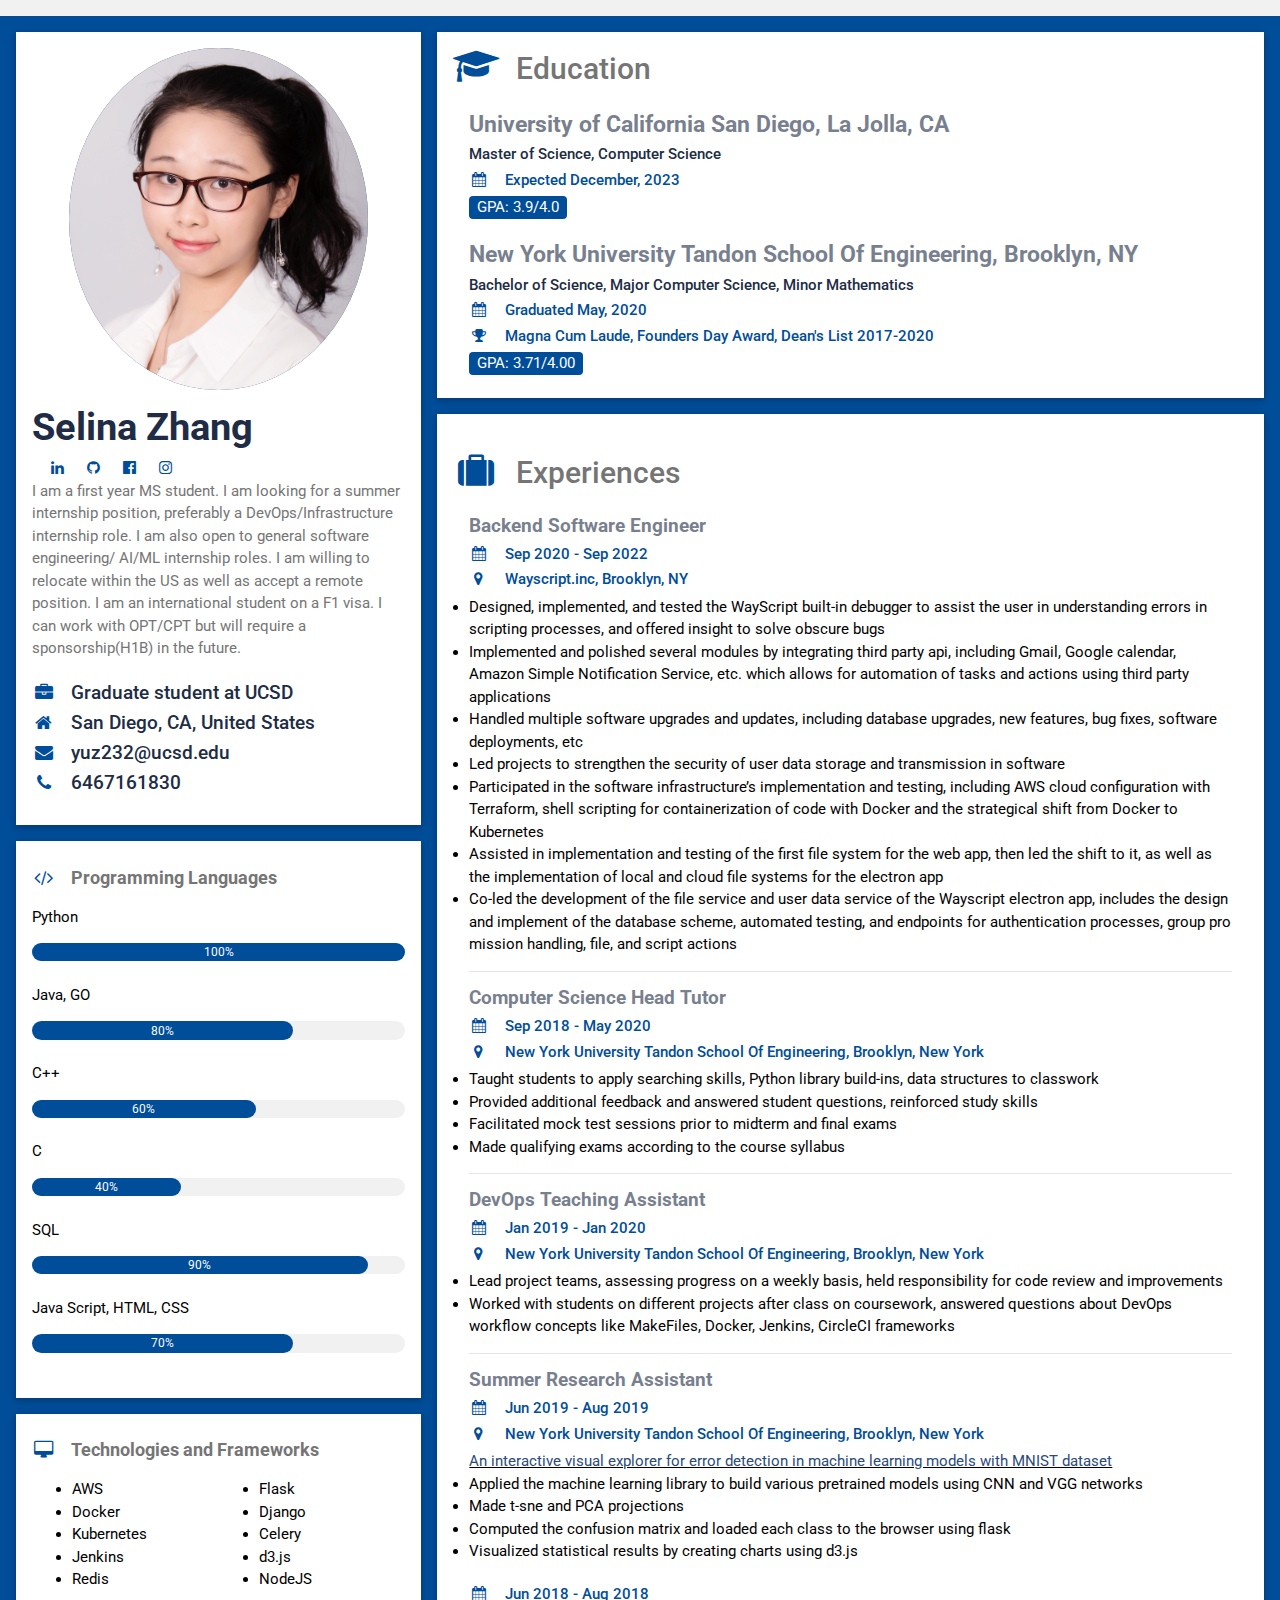
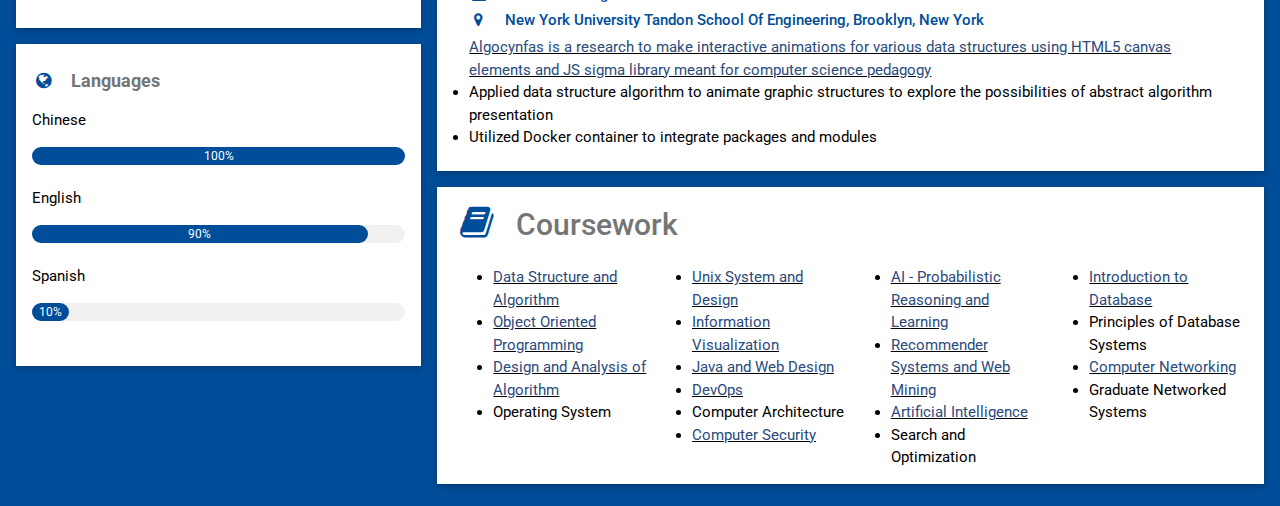
==== commit b7967a42: "small screen scale problem" ====
--- a/index.html
+++ b/index.html
@@ -37,14 +37,14 @@
                 <div>
                   &emsp;
                   <i class="fa fa-linkedin w3-hover-opacity w3-text-dark-slate-blue"  onclick="location.href='https://www.linkedin.com/in/selina-zhang-a5b4a0171/';"></i>
-                  &emsp; &emsp;
+                  &emsp;
                   <i class="fa fa-github w3-hover-opacity w3-text-dark-slate-blue"  onclick="location.href='http://github.com/Selinayujia/';"></i>
-                  &emsp; &emsp;
+                  &emsp;
 
                   <i class="fa fa-facebook-official w3-hover-opacity w3-text-dark-slate-blue" onclick="location.href='https://www.facebook.com/yujia.zhang.79';"></i>
-                  &emsp; &emsp;
+                  &emsp;
                   <i class="fa fa-instagram w3-hover-opacity w3-text-dark-slate-blue" onclick="location.href='https://www.instagram.com/yujiaselina/';"></i>
-                  &emsp; &emsp;
+                  &emsp;
                 </div>
                 <p class="mb-4">
                     I am a first year MS student. I am looking for a summer internship position, preferably a DevOps/Infrastructure internship role. I am also open to general software engineering/ AI/ML internship roles. I am willing to relocate within the US as well as accept a remote position. I am an international student on a F1 visa. I can work with OPT/CPT but will require a sponsorship(H1B) in the future.
@@ -111,10 +111,10 @@
         </div>
 
 
-           <div class="w3-container w3-card w3-white w3-margin-bottom">
+           <div class="w3-hide-medium w3-container w3-card w3-white w3-margin-bottom">
             <br>
             <p class="w3-large w3-text-grey"><b><i class="fa fa-desktop fa-fw w3-margin-right w3-text-dark-slate-blue"></i>Technologies and Frameworks</b></p>
-            <div style="float: left; width: 50%;">
+            <div style="float: left; width: 0%;">
             <ul>
             <li>AWS</li>
             <li>Docker</li>
@@ -124,7 +124,7 @@
             </ul>
             <br>
             </div>
-            <div style="float: left; width: 50%;">
+            <div style="float: right; width: 50%;">
             <ul>
             <li>Flask</li>
             <li>Django</li>
@@ -135,6 +135,27 @@
             <br>
             </div>
           </div>
+
+
+          <div class="w3-hide-small w3-hide-large w3-container w3-card w3-white w3-margin-bottom">
+            <br>
+            <p class="w3-large w3-text-grey"><b><i class="fa fa-desktop fa-fw w3-margin-right w3-text-dark-slate-blue"></i>Technologies and Frameworks</b></p>
+     
+            <li>AWS</li>
+            <li>Docker</li>
+            <li>Kubernetes</li>
+            <li>Jenkins</li>
+            <li>Redis</li>
+            <li>Flask</li>
+            <li>Django</li>
+            <li>Celery</li>
+            <li>d3.js</li>
+            <li>NodeJS</li>
+            </ul>
+            <br>
+          </div>
+
+
   
 
           <div class="w3-container w3-card w3-white w3-margin-bottom">
@@ -278,45 +299,79 @@
       </div>
 
 
-
-      <div class="w3-container w3-card w3-white">
+      <div class="w3-hide-small w3-hide-medium w3-container w3-card w3-white">
         <h2 class="w3-text-grey w3-padding-16"><i class="fa fa-book fa-fw w3-margin-right w3-xxlarge w3-text-dark-slate-blue"></i>Coursework</h2>
         <div style="float: left; width: 25%;">
-        <ul>
-        <li><u> <a class="w3-hover-opacity" href="https://github.com/Selinayujia/Data-Structure">Data Structure and Algorithm</u></a></li>
-        <li><u> <a class="w3-hover-opacity" href="https://github.com/Selinayujia/Object-Oriented-Programing">Object Oriented Programming</u></a></li>
-        <li><u> <a class="w3-hover-opacity" href="https://github.com/Selinayujia/Algorithm">Design and Analysis of Algorithm</u></a></li>
-        <li>Operating System</li>
-        </ul>
-        </div>
+          <ul>
+          <li><u> <a class="w3-hover-opacity" href="https://github.com/Selinayujia/Data-Structure">Data Structure and Algorithm</u></a></li>
+          <li><u> <a class="w3-hover-opacity" href="https://github.com/Selinayujia/Object-Oriented-Programing">Object Oriented Programming</u></a></li>
+          <li><u> <a class="w3-hover-opacity" href="https://github.com/Selinayujia/Algorithm">Design and Analysis of Algorithm</u></a></li>
+          <li>Operating System</li>
+          </ul>
+        </div>
+
         <div style="float: left; width: 25%;">
-        <ul>
-        <li><u> <a class="w3-hover-opacity" href="https://github.com/Selinayujia/Unix-System-Programing">Unix System and Design</a></u></li>
-        <li><u> <a class="w3-hover-opacity" href="https://github.com/Selinayujia/Infomation-Visualization">Information Visualization</a></u></li>
-        <li><u> <a class="w3-hover-opacity" href="https://github.com/Selinayujia/Java-and-Web-Design">Java and Web Design</a></u></li>
-        <li><u> <a class="w3-hover-opacity" href="https://github.com/Selinayujia/devop_semester_project">DevOps</a></u></li>
-        <li>Computer Architecture</li>
-        <li><u> <a class="w3-hover-opacity" href="https://github.com/Selinayujia/Password-Cracker">Computer Security</a></u></li>
-
-        </ul>
+          <ul>
+          <li><u> <a class="w3-hover-opacity" href="https://github.com/Selinayujia/Unix-System-Programing">Unix System and Design</a></u></li>
+          <li><u> <a class="w3-hover-opacity" href="https://github.com/Selinayujia/Infomation-Visualization">Information Visualization</a></u></li>
+          <li><u> <a class="w3-hover-opacity" href="https://github.com/Selinayujia/Java-and-Web-Design">Java and Web Design</a></u></li>
+          <li><u> <a class="w3-hover-opacity" href="https://github.com/Selinayujia/devop_semester_project">DevOps</a></u></li>
+          <li>Computer Architecture</li>
+          <li><u> <a class="w3-hover-opacity" href="https://github.com/Selinayujia/Password-Cracker">Computer Security</a></u></li>
+          </ul>
         </div>
         <div style="float: right; width: 25%;">
-        <ul>
-        <li><u> <a class="w3-hover-opacity" href="https://github.com/Selinayujia/IntroDB_Finstagram">Introduction to Database</a></u></li>
-        <li>Principles of Database Systems </li>
-        <li><u> <a class="w3-hover-opacity" href="https://github.com/Selinayujia/Computer-Networking">Computer Networking</a></u></li>
-        <li>Graduate Networked Systems </li>
-        </ul>
-        </div>
-
-         <div style="float: right; width: 25%;">
-        <ul>
-        <li><u> <a class="w3-hover-opacity" href="https://github.com/Selinayujia/Probabilistic-Reasoning-and-Decision-Making">AI - Probabilistic Reasoning and Learning</a></u></li>
-        <li><u> <a class="w3-hover-opacity" href="https://github.com/Selinayujia/Web-Mining-and-Recommender-Systems">Recommender Systems and Web Mining</a></u></li>
-        <li><u> <a class="w3-hover-opacity" href="https://github.com/Selinayujia/Artificial-Intelligence">Artificial Intelligence</a></u></li>
-        <li>Search and Optimization</li>
-        </ul>
-        </div>
+          <ul>
+          <li><u> <a class="w3-hover-opacity" href="https://github.com/Selinayujia/IntroDB_Finstagram">Introduction to Database</a></u></li>
+          <li>Principles of Database Systems </li>
+          <li><u> <a class="w3-hover-opacity" href="https://github.com/Selinayujia/Computer-Networking">Computer Networking</a></u></li>
+          <li>Graduate Networked Systems </li>
+          </ul>
+        </div>
+
+        <div style="float: right; width: 25%;">
+          <ul>
+          <li><u> <a class="w3-hover-opacity" href="https://github.com/Selinayujia/Probabilistic-Reasoning-and-Decision-Making">AI - Probabilistic Reasoning and Learning</a></u></li>
+          <li><u> <a class="w3-hover-opacity" href="https://github.com/Selinayujia/Web-Mining-and-Recommender-Systems">Recommender Systems and Web Mining</a></u></li>
+          <li><u> <a class="w3-hover-opacity" href="https://github.com/Selinayujia/Artificial-Intelligence">Artificial Intelligence</a></u></li>
+          <li>Search and Optimization</li>
+          </ul>
+        </div>
+
+      </div>
+
+      <div class="w3-hide-large w3-container w3-card w3-white">
+        <h2 class="w3-text-grey w3-padding-16"><i class="fa fa-book fa-fw w3-margin-right w3-xxlarge w3-text-dark-slate-blue"></i>Coursework</h2>
+        <div style="float: left; width: 50%;">
+          <ul>
+            <li><u> <a class="w3-hover-opacity" href="https://github.com/Selinayujia/Data-Structure">Data Structure and Algorithm</u></a></li>
+            <li><u> <a class="w3-hover-opacity" href="https://github.com/Selinayujia/Object-Oriented-Programing">Object Oriented Programming</u></a></li>
+            <li><u> <a class="w3-hover-opacity" href="https://github.com/Selinayujia/Algorithm">Design and Analysis of Algorithm</u></a></li>
+            <li>Operating System</li>
+            <li><u> <a class="w3-hover-opacity" href="https://github.com/Selinayujia/IntroDB_Finstagram">Introduction to Database</a></u></li>
+            <li>Principles of Database Systems </li>
+            <li><u> <a class="w3-hover-opacity" href="https://github.com/Selinayujia/Computer-Networking">Computer Networking</a></u></li>
+            <li>Graduate Networked Systems </li>
+          </ul>
+        </div>
+        
+
+        <div style="float: left; width: 50%;">
+          <ul>
+          <li><u> <a class="w3-hover-opacity" href="https://github.com/Selinayujia/Unix-System-Programing">Unix System and Design</a></u></li>
+          <li><u> <a class="w3-hover-opacity" href="https://github.com/Selinayujia/Infomation-Visualization">Information Visualization</a></u></li>
+          <li><u> <a class="w3-hover-opacity" href="https://github.com/Selinayujia/Java-and-Web-Design">Java and Web Design</a></u></li>
+          <li><u> <a class="w3-hover-opacity" href="https://github.com/Selinayujia/devop_semester_project">DevOps</a></u></li>
+          <li>Computer Architecture</li>
+          <li><u> <a class="w3-hover-opacity" href="https://github.com/Selinayujia/Password-Cracker">Computer Security</a></u></li>
+          <li><u> <a class="w3-hover-opacity" href="https://github.com/Selinayujia/Probabilistic-Reasoning-and-Decision-Making">AI - Probabilistic Reasoning and Learning</a></u></li>
+          <li><u> <a class="w3-hover-opacity" href="https://github.com/Selinayujia/Web-Mining-and-Recommender-Systems">Recommender Systems and Web Mining</a></u></li>
+          <li><u> <a class="w3-hover-opacity" href="https://github.com/Selinayujia/Artificial-Intelligence">Artificial Intelligence</a></u></li>
+          <li>Search and Optimization</li>
+          </ul>
+        </div>
+        
+
       </div>
       <br>
 
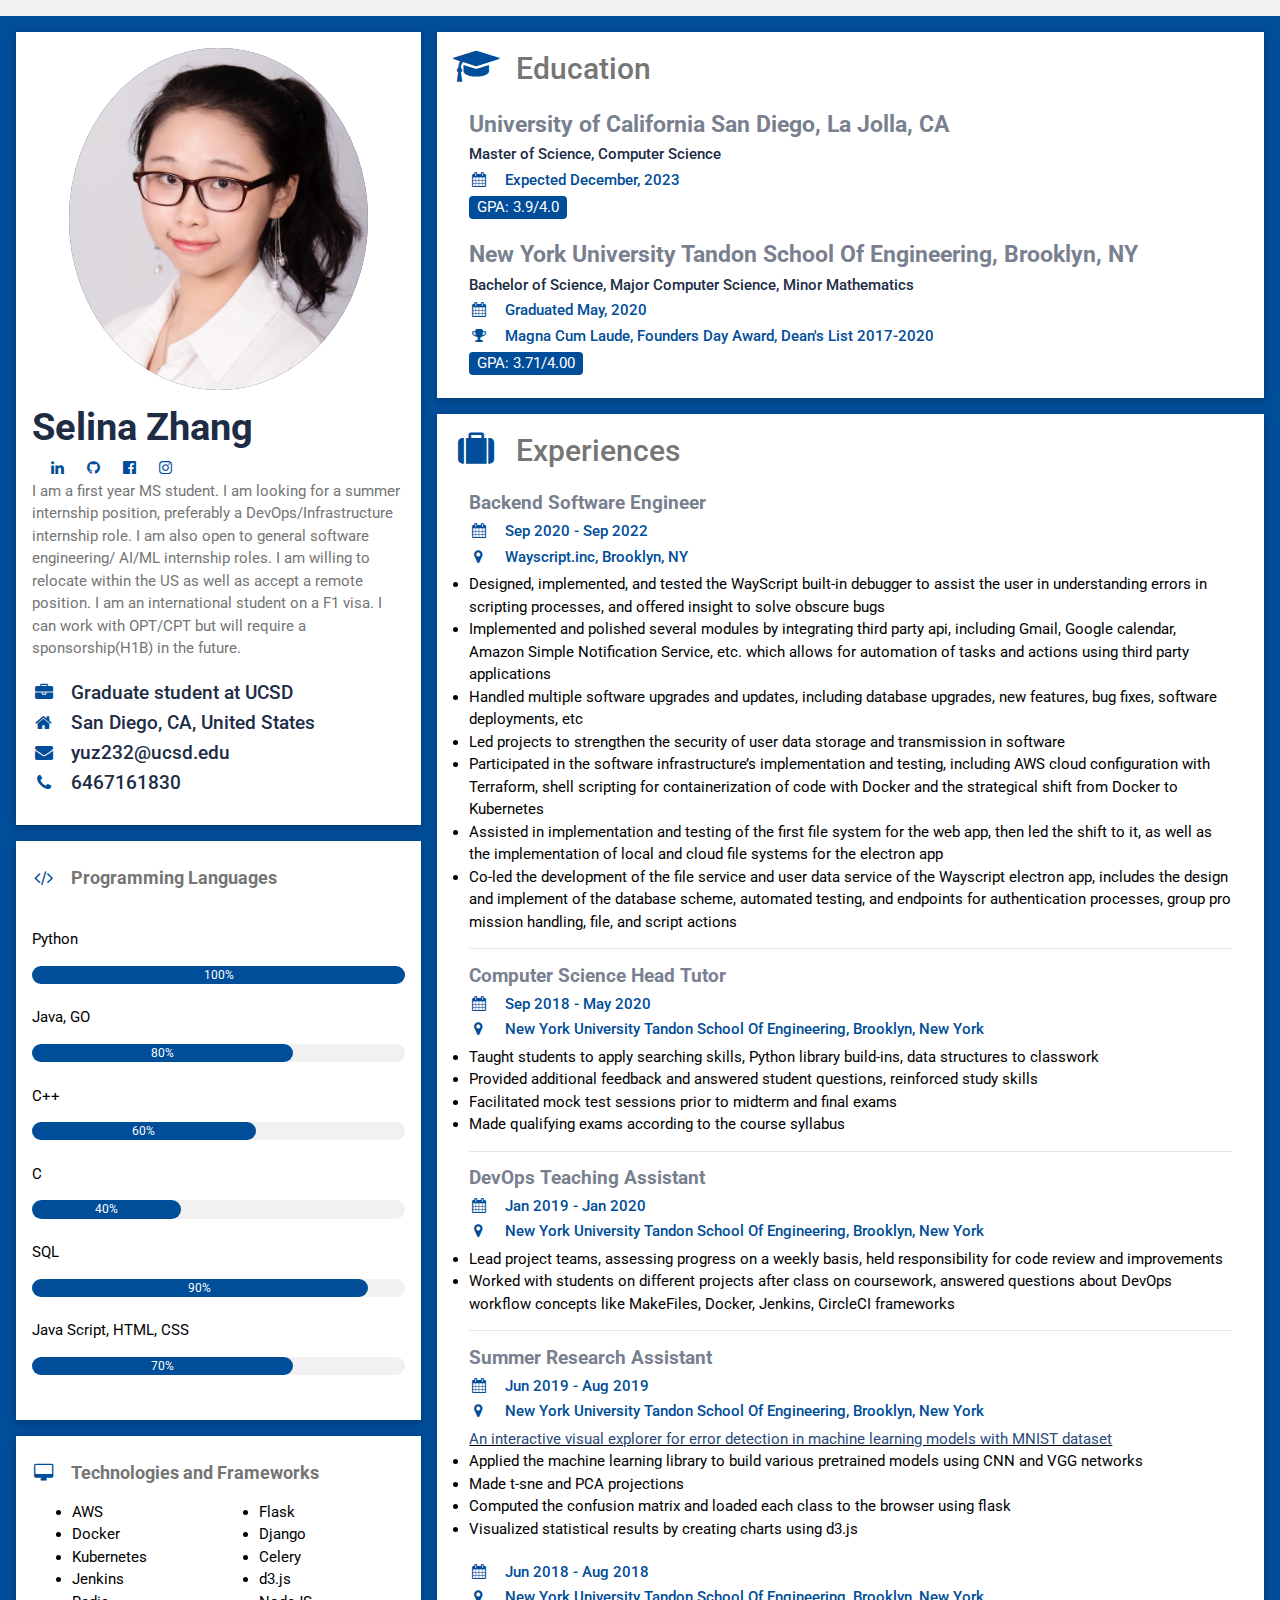
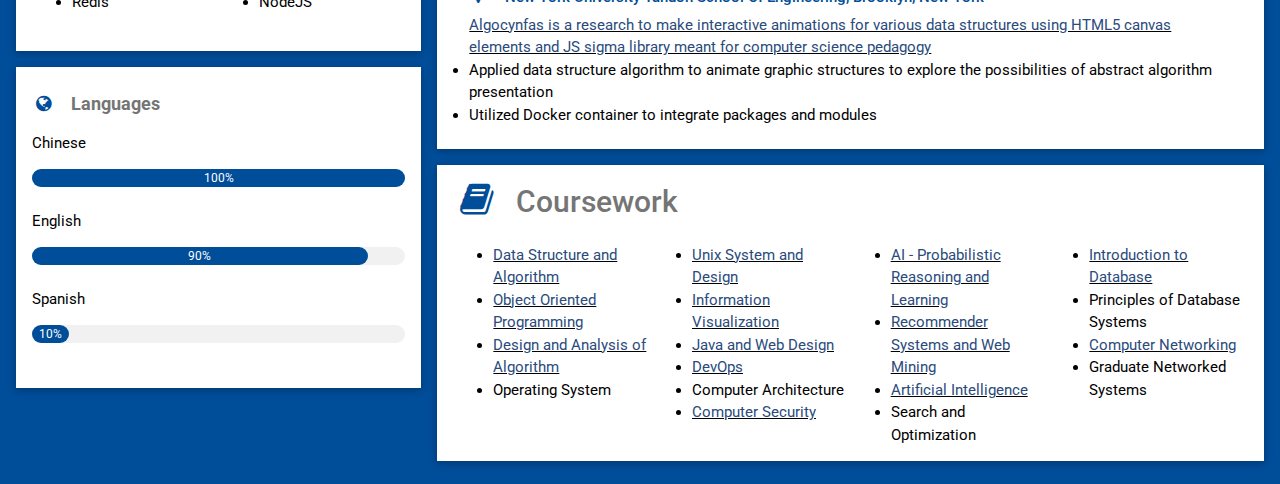
==== commit a6bc438f: "add a nav bar for small/medium screen" ====
--- a/index.html
+++ b/index.html
@@ -20,7 +20,26 @@
 <body class="w3-light-grey">
 
 <!-- Page Container -->
-<div class="w3-content w3-margin-top w3-dark-slate-blue" style="max-width:1400px">
+<div id ="about" class="w3-content w3-margin-top w3-dark-slate-blue" style="max-width:1400px">
+    <nav class="navbar sticky-top navbar-inner navbar-expand-sm w3-hide-large navbar-light bg-white">
+        <div class="container">
+                   <li class="nav-item">
+                        <a href="#about" class="nav-link">About</a>
+                    </li>
+                    <li class="nav-item">
+                        <a href="#education" class="nav-link">Education</a>
+                    </li>
+                    <li class="nav-item">
+                        <a href="#experience" class="nav-link">Experience</a>
+                    </li>
+                    <li class="nav-item">
+                        <a href="#skills" class="nav-link">Skills</a>
+                    </li>
+                    <li class="nav-item">
+                        <a href="#portfolio" class="nav-link">Portfolio</a>
+                    </li>
+        </div>
+    </nav>
 
   <!-- The Grid -->
   <div class="w3-row-padding">
@@ -29,9 +48,6 @@
     
 
        <div class="w3-container w3-card w3-white w3-margin-bottom w3-text-grey ">
-
-
-
                 <img class="mx-auto d-block w-15 bg-primary img-fluid rounded-circle mb-3 w3-margin-top" src="img/profile.jpg" alt="Image">
                 <h1 class="font-weight-bold">Selina Zhang</h1>
                 <div>
@@ -57,10 +73,11 @@
           <br>
           </div>
 
-
-          <div class="w3-container w3-card w3-white w3-margin-bottom">
+          <div id="skills">
+          <div class="w3-container w3-card w3-white w3-margin-top w3-margin-bottom">
           <br>
           <p class="w3-large w3-text-grey"><b><i class="fa fa-code fa-fw w3-margin-right w3-text-dark-slate-blue"></i>Programming Languages</b></p>
+          <br>
           <p>Python</p>
           <div class="w3-light-grey w3-round-xlarge w3-small">
             <div class="w3-container w3-center w3-round-xlarge w3-dark-slate-blue" style="width:100%">100%</div>
@@ -155,7 +172,7 @@
             <br>
           </div>
 
-
+        </div>
   
 
           <div class="w3-container w3-card w3-white w3-margin-bottom">
@@ -188,7 +205,7 @@
     </div>
 
     <!-- Right Column -->
-    <div class="w3-twothird w3-margin-top">
+    <div id="education" class="w3-twothird w3-margin-top">
 
        <div class="w3-container w3-card w3-white w3-margin-bottom">
         <h2 class="w3-text-grey w3-padding-16"><i class="fa fa-graduation-cap fa-fw w3-margin-right w3-xxlarge w3-text-dark-slate-blue"></i>Education</h2>
@@ -213,8 +230,7 @@
       </div>
 
     
-      <div class="w3-container w3-card w3-white w3-margin-bottom">
-        <br> 
+      <div id="experience" class="w3-container w3-card w3-white w3-margin-bottom">
         <h2 class="w3-text-grey w3-padding-16"><i class="fa fa-suitcase fa-fw w3-margin-right w3-xxlarge w3-text-dark-slate-blue"></i>Experiences</h2>
 
         <div class="w3-container">
@@ -298,6 +314,7 @@
       -->
       </div>
 
+      <div id="portfolio">
 
       <div class="w3-hide-small w3-hide-medium w3-container w3-card w3-white">
         <h2 class="w3-text-grey w3-padding-16"><i class="fa fa-book fa-fw w3-margin-right w3-xxlarge w3-text-dark-slate-blue"></i>Coursework</h2>
@@ -373,6 +390,7 @@
         
 
       </div>
+    </div>
       <br>
 
 
--- a/css/style.css
+++ b/css/style.css
@@ -3760,6 +3760,10 @@
   list-style: none;
 }
 
+.navbar-inner {
+    height: 80px;  
+}
+
 .nav-link {
   display: block;
   padding: 0.5rem 1rem;
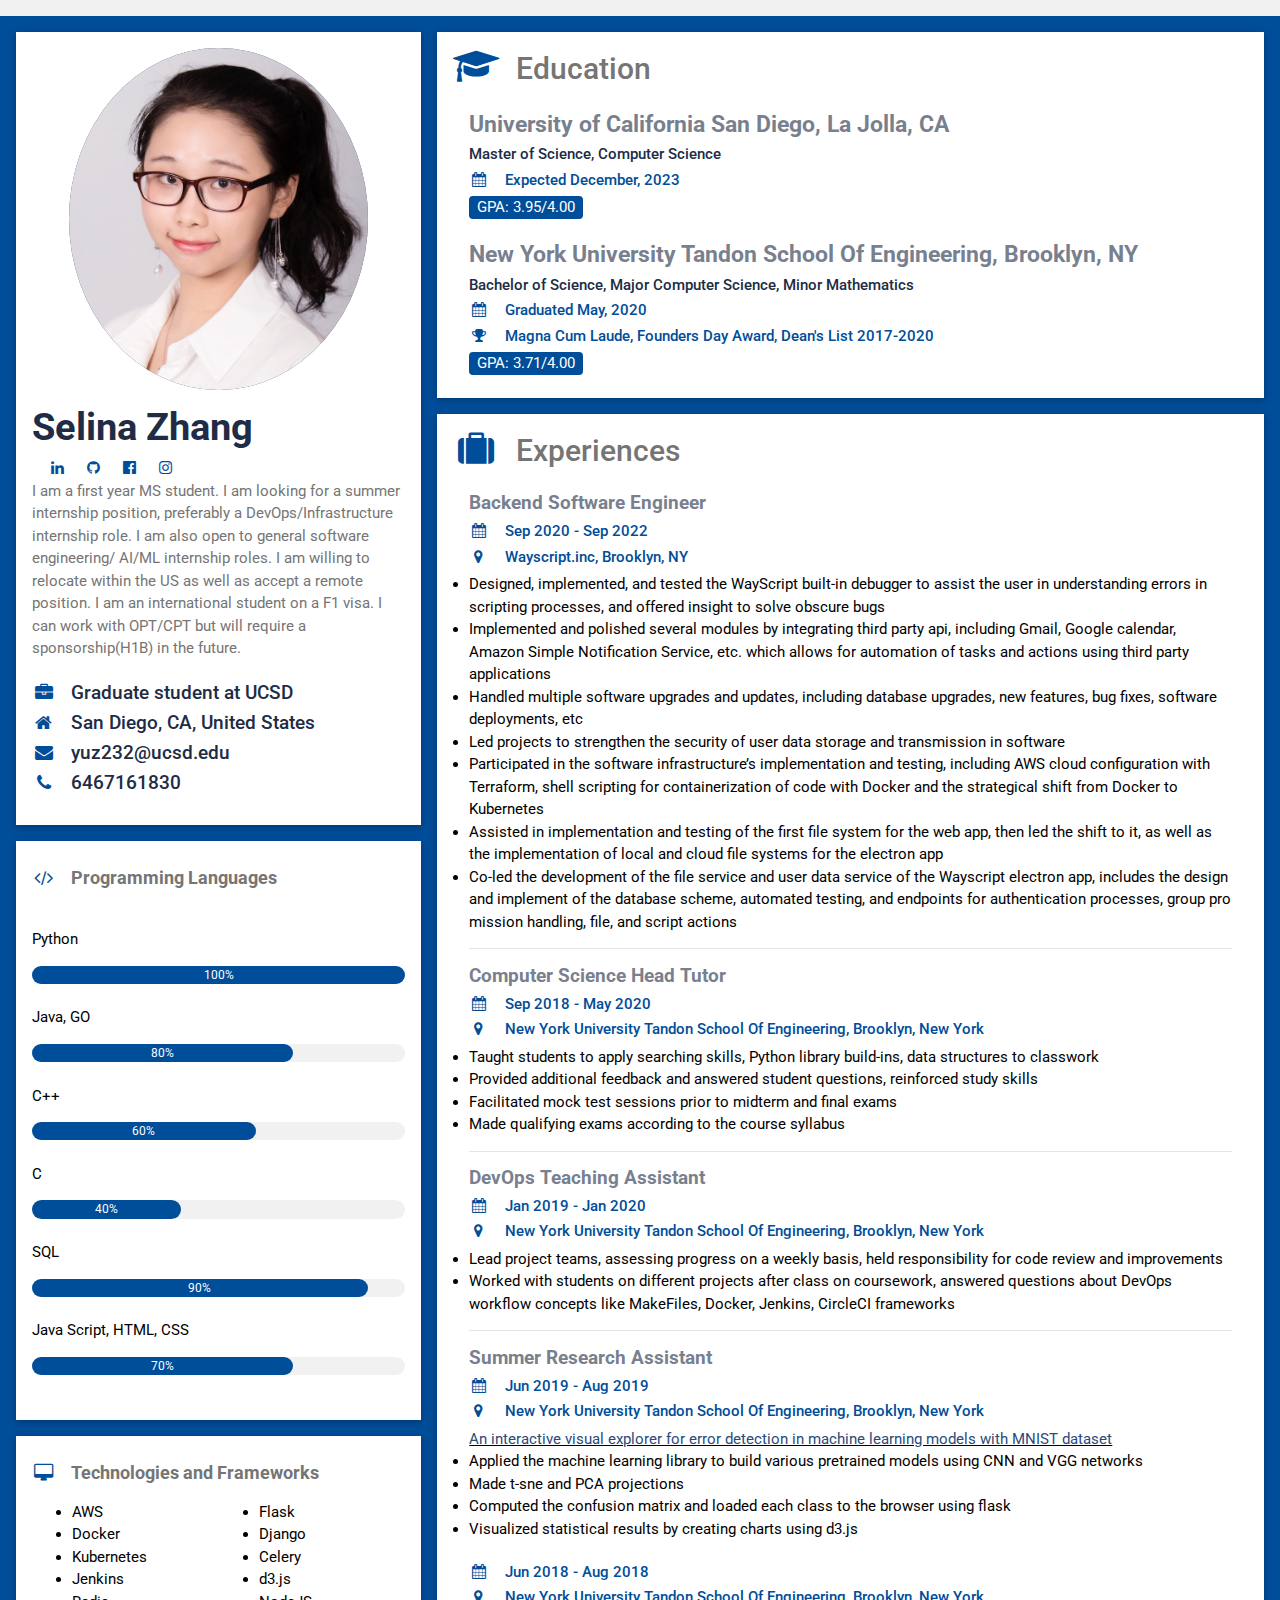
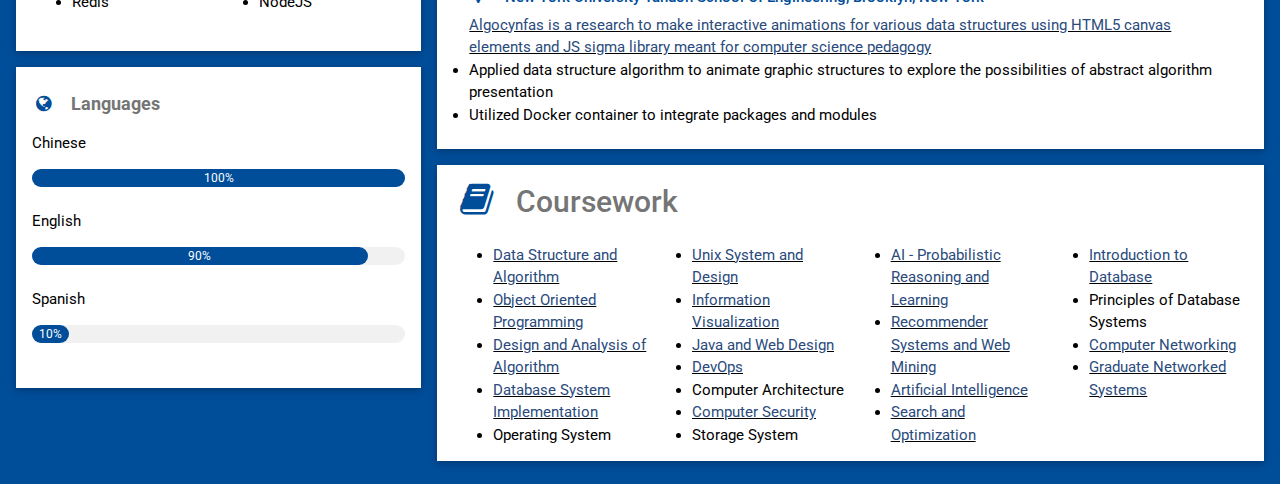
==== commit 5485b070: "Update index.html" ====
--- a/index.html
+++ b/index.html
@@ -21,24 +21,21 @@
 
 <!-- Page Container -->
 <div id ="about" class="w3-content w3-margin-top w3-dark-slate-blue" style="max-width:1400px">
-    <nav class="navbar sticky-top navbar-inner navbar-expand-sm w3-hide-large navbar-light bg-white">
-        <div class="container">
-                   <li class="nav-item">
-                        <a href="#about" class="nav-link">About</a>
-                    </li>
-                    <li class="nav-item">
-                        <a href="#education" class="nav-link">Education</a>
-                    </li>
-                    <li class="nav-item">
-                        <a href="#experience" class="nav-link">Experience</a>
-                    </li>
-                    <li class="nav-item">
-                        <a href="#skills" class="nav-link">Skills</a>
-                    </li>
-                    <li class="nav-item">
-                        <a href="#portfolio" class="nav-link">Portfolio</a>
-                    </li>
-        </div>
+    <nav class="navbar sticky-top navbar-inner w3-hide-large navbar-light bg-white">
+
+      <a href="#about">About</a>
+      &emsp;
+      <a href="#education">Education</a>
+       &emsp;
+      <a href="#experience">Experience</a>
+       &emsp;
+      <a href="#portfolio">Portfolio</a>
+      &emsp;
+      <a href="#skills">Skills</a>
+      <!--
+      <a href="#contact">Contact</a>
+    -->
+
     </nav>
 
   <!-- The Grid -->
@@ -46,7 +43,7 @@
 
     <div class="w3-third w3-margin-top">
     
-
+      <div id="contact">
        <div class="w3-container w3-card w3-white w3-margin-bottom w3-text-grey ">
                 <img class="mx-auto d-block w-15 bg-primary img-fluid rounded-circle mb-3 w3-margin-top" src="img/profile.jpg" alt="Image">
                 <h1 class="font-weight-bold">Selina Zhang</h1>
@@ -65,12 +62,12 @@
                 <p class="mb-4">
                     I am a first year MS student. I am looking for a summer internship position, preferably a DevOps/Infrastructure internship role. I am also open to general software engineering/ AI/ML internship roles. I am willing to relocate within the US as well as accept a remote position. I am an international student on a F1 visa. I can work with OPT/CPT but will require a sponsorship(H1B) in the future.
                 </p>
-
           <h5><i class="fa fa-briefcase fa-fw w3-margin-right w3-large w3-text-dark-slate-blue"></i>Graduate student at UCSD</h5>
           <h5><i class="fa fa-home fa-fw w3-margin-right w3-large w3-text-dark-slate-blue"></i>San Diego, CA, United States</h5>
           <h5><i class="fa fa-envelope fa-fw w3-margin-right w3-large w3-text-dark-slate-blue"></i>yuz232@ucsd.edu</h5>
           <h5><i class="fa fa-phone fa-fw w3-margin-right w3-large w3-text-dark-slate-blue"></i>6467161830</h5>
           <br>
+          </div>
           </div>
 
           <div id="skills">
@@ -213,7 +210,7 @@
           <h4 class="w3-opacity"><b>University of California San Diego, La Jolla, CA</b></h4>
           <h6>Master of Science, Computer Science</h6>
           <h6 class="w3-text-dark-slate-blue"><i class="fa fa-calendar fa-fw w3-margin-right"></i>Expected December, 2023</h6>
-          <span class="w3-tag w3-dark-slate-blue w3-round">GPA: 3.9/4.0</span>
+          <span class="w3-tag w3-dark-slate-blue w3-round">GPA: 3.95/4.00</span>
 
 
 
@@ -323,6 +320,7 @@
           <li><u> <a class="w3-hover-opacity" href="https://github.com/Selinayujia/Data-Structure">Data Structure and Algorithm</u></a></li>
           <li><u> <a class="w3-hover-opacity" href="https://github.com/Selinayujia/Object-Oriented-Programing">Object Oriented Programming</u></a></li>
           <li><u> <a class="w3-hover-opacity" href="https://github.com/Selinayujia/Algorithm">Design and Analysis of Algorithm</u></a></li>
+          <li><u> <a class="w3-hover-opacity" href="https://github.com/Selinayujia/Database-system-implementation">Database System Implementation</a></u></li>
           <li>Operating System</li>
           </ul>
         </div>
@@ -335,6 +333,7 @@
           <li><u> <a class="w3-hover-opacity" href="https://github.com/Selinayujia/devop_semester_project">DevOps</a></u></li>
           <li>Computer Architecture</li>
           <li><u> <a class="w3-hover-opacity" href="https://github.com/Selinayujia/Password-Cracker">Computer Security</a></u></li>
+           <li>Storage System</li>
           </ul>
         </div>
         <div style="float: right; width: 25%;">
@@ -342,7 +341,7 @@
           <li><u> <a class="w3-hover-opacity" href="https://github.com/Selinayujia/IntroDB_Finstagram">Introduction to Database</a></u></li>
           <li>Principles of Database Systems </li>
           <li><u> <a class="w3-hover-opacity" href="https://github.com/Selinayujia/Computer-Networking">Computer Networking</a></u></li>
-          <li>Graduate Networked Systems </li>
+           <li><u> <a class="w3-hover-opacity" href="https://github.com/Selinayujia/Graduate-computer-networking">Graduate Networked Systems</a></u></li>
           </ul>
         </div>
 
@@ -351,7 +350,8 @@
           <li><u> <a class="w3-hover-opacity" href="https://github.com/Selinayujia/Probabilistic-Reasoning-and-Decision-Making">AI - Probabilistic Reasoning and Learning</a></u></li>
           <li><u> <a class="w3-hover-opacity" href="https://github.com/Selinayujia/Web-Mining-and-Recommender-Systems">Recommender Systems and Web Mining</a></u></li>
           <li><u> <a class="w3-hover-opacity" href="https://github.com/Selinayujia/Artificial-Intelligence">Artificial Intelligence</a></u></li>
-          <li>Search and Optimization</li>
+          <li><u> <a class="w3-hover-opacity" href="https://github.com/Selinayujia/SearchAndOptimization">Search and Optimization</a></u></li>
+
           </ul>
         </div>
 
@@ -368,7 +368,8 @@
             <li><u> <a class="w3-hover-opacity" href="https://github.com/Selinayujia/IntroDB_Finstagram">Introduction to Database</a></u></li>
             <li>Principles of Database Systems </li>
             <li><u> <a class="w3-hover-opacity" href="https://github.com/Selinayujia/Computer-Networking">Computer Networking</a></u></li>
-            <li>Graduate Networked Systems </li>
+            <li><u> <a class="w3-hover-opacity" href="https://github.com/Selinayujia/Graduate-computer-networking">Graduate Networked Systems</a></u></li>
+            <li><u> <a class="w3-hover-opacity" href="https://github.com/Selinayujia/Database-system-implementation">Database System Implementation</a></u></li>
           </ul>
         </div>
         
@@ -384,7 +385,7 @@
           <li><u> <a class="w3-hover-opacity" href="https://github.com/Selinayujia/Probabilistic-Reasoning-and-Decision-Making">AI - Probabilistic Reasoning and Learning</a></u></li>
           <li><u> <a class="w3-hover-opacity" href="https://github.com/Selinayujia/Web-Mining-and-Recommender-Systems">Recommender Systems and Web Mining</a></u></li>
           <li><u> <a class="w3-hover-opacity" href="https://github.com/Selinayujia/Artificial-Intelligence">Artificial Intelligence</a></u></li>
-          <li>Search and Optimization</li>
+          <li><u> <a class="w3-hover-opacity" href="https://github.com/Selinayujia/SearchAndOptimization">Search and Optimization</a></u></li>
           </ul>
         </div>
         
--- a/css/style.css
+++ b/css/style.css
@@ -3761,7 +3761,7 @@
 }
 
 .navbar-inner {
-    height: 80px;  
+    height: 40px;  
 }
 
 .nav-link {
@@ -3781,7 +3781,7 @@
   border-bottom: 1px solid #dee2e6;
 }
 .nav-tabs .nav-item {
-  margin-bottom: -1px;
+  margin-bottom: 1px;
 }
 .nav-tabs .nav-link {
   border: 1px solid transparent;
@@ -3813,7 +3813,7 @@
 .nav-fill > .nav-link,
 .nav-fill .nav-item {
   flex: 1 1 auto;
-  text-align: center;
+  text-align: left;
 }
 
 .nav-justified > .nav-link,
@@ -3834,8 +3834,8 @@
   position: relative;
   display: flex;
   flex-wrap: wrap;
-  align-items: center;
-  justify-content: space-between;
+  align-items: left
+  justify-content: left;
   padding: 0.5rem 1rem;
 }
 .navbar .container,
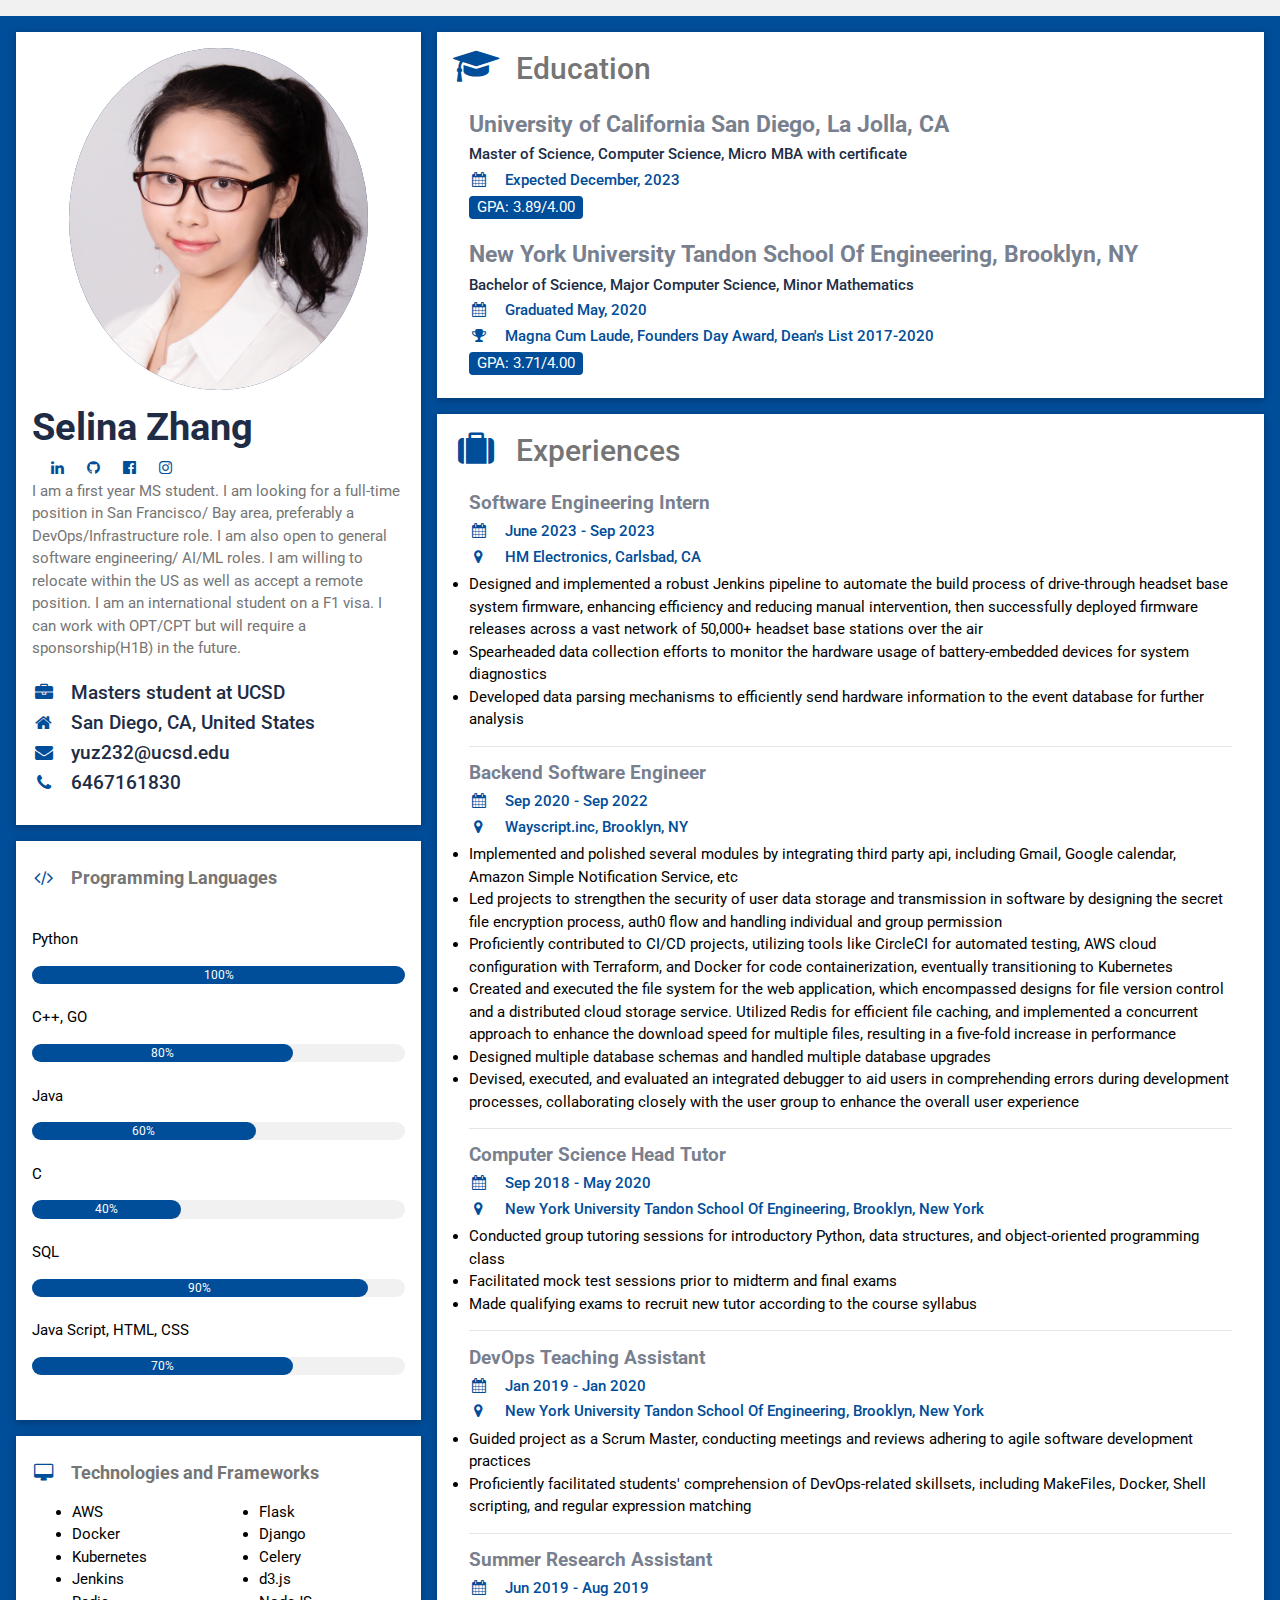
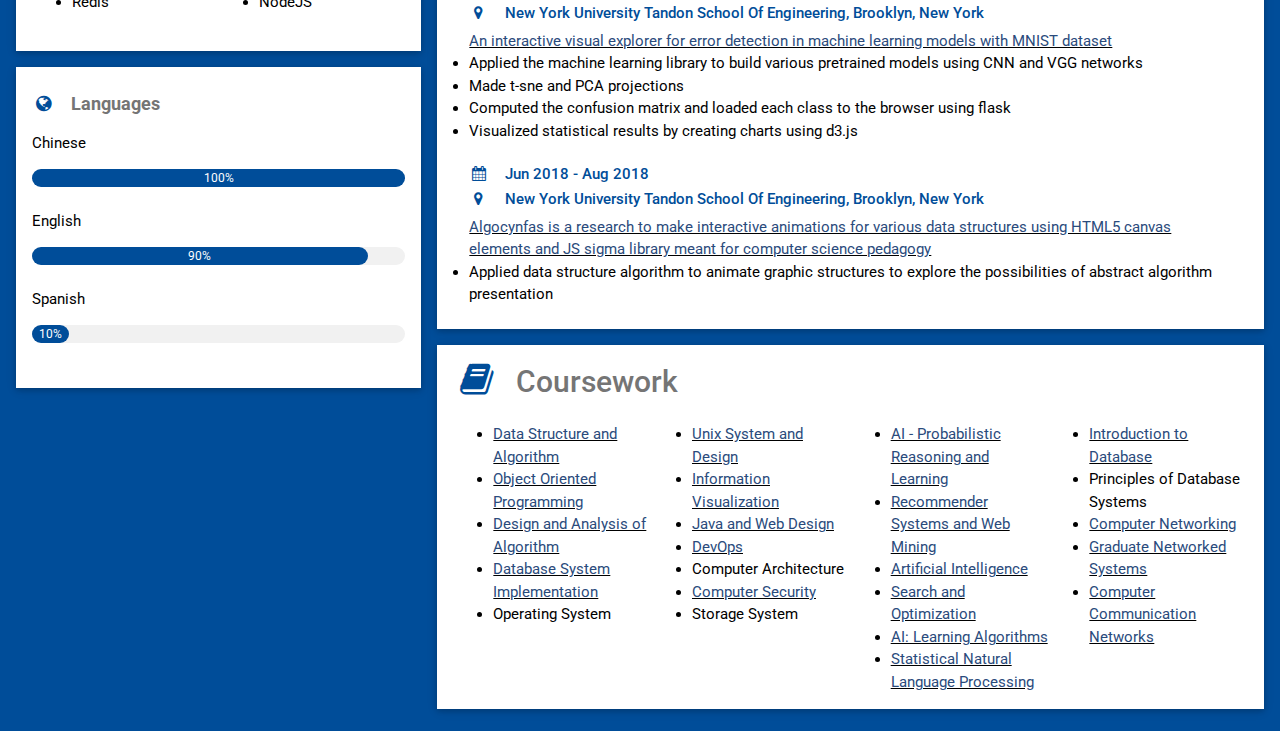
==== commit ecabba7c: "Update index.html" ====
--- a/index.html
+++ b/index.html
@@ -60,9 +60,9 @@
                   &emsp;
                 </div>
                 <p class="mb-4">
-                    I am a first year MS student. I am looking for a summer internship position, preferably a DevOps/Infrastructure internship role. I am also open to general software engineering/ AI/ML internship roles. I am willing to relocate within the US as well as accept a remote position. I am an international student on a F1 visa. I can work with OPT/CPT but will require a sponsorship(H1B) in the future.
+                    I am a first year MS student. I am looking for a full-time position in San Francisco/ Bay area, preferably a DevOps/Infrastructure role. I am also open to general software engineering/ AI/ML roles. I am willing to relocate within the US as well as accept a remote position. I am an international student on a F1 visa. I can work with OPT/CPT but will require a sponsorship(H1B) in the future.
                 </p>
-          <h5><i class="fa fa-briefcase fa-fw w3-margin-right w3-large w3-text-dark-slate-blue"></i>Graduate student at UCSD</h5>
+          <h5><i class="fa fa-briefcase fa-fw w3-margin-right w3-large w3-text-dark-slate-blue"></i>Masters student at UCSD</h5>
           <h5><i class="fa fa-home fa-fw w3-margin-right w3-large w3-text-dark-slate-blue"></i>San Diego, CA, United States</h5>
           <h5><i class="fa fa-envelope fa-fw w3-margin-right w3-large w3-text-dark-slate-blue"></i>yuz232@ucsd.edu</h5>
           <h5><i class="fa fa-phone fa-fw w3-margin-right w3-large w3-text-dark-slate-blue"></i>6467161830</h5>
@@ -81,7 +81,7 @@
           </div>
           <br>
 
-          <p>Java, GO</p>
+          <p>C++, GO</p>
           <div class="w3-light-grey w3-round-xlarge w3-small">
             <div class="w3-container w3-center w3-round-xlarge w3-dark-slate-blue" style="width:70%">
               <div class="w3-center w3-text-white">80%</div>
@@ -89,7 +89,7 @@
           </div>
           <br>
 
-          <p>C++</p>
+          <p>Java</p>
           <div class="w3-light-grey w3-round-xlarge w3-small">
             <div class="w3-container w3-center w3-round-xlarge w3-dark-slate-blue" style="width:60%">
               <div class="w3-center w3-text-white">60%</div>
@@ -208,9 +208,9 @@
         <h2 class="w3-text-grey w3-padding-16"><i class="fa fa-graduation-cap fa-fw w3-margin-right w3-xxlarge w3-text-dark-slate-blue"></i>Education</h2>
         <div class="w3-container">
           <h4 class="w3-opacity"><b>University of California San Diego, La Jolla, CA</b></h4>
-          <h6>Master of Science, Computer Science</h6>
+          <h6>Master of Science, Computer Science, Micro MBA with certificate  </h6>
           <h6 class="w3-text-dark-slate-blue"><i class="fa fa-calendar fa-fw w3-margin-right"></i>Expected December, 2023</h6>
-          <span class="w3-tag w3-dark-slate-blue w3-round">GPA: 3.95/4.00</span>
+          <span class="w3-tag w3-dark-slate-blue w3-round">GPA: 3.89/4.00</span>
 
 
 
@@ -230,18 +230,29 @@
       <div id="experience" class="w3-container w3-card w3-white w3-margin-bottom">
         <h2 class="w3-text-grey w3-padding-16"><i class="fa fa-suitcase fa-fw w3-margin-right w3-xxlarge w3-text-dark-slate-blue"></i>Experiences</h2>
 
+         <div class="w3-container">
+          <h5 class="w3-opacity"><b>Software Engineering Intern</b></h5>
+          <h6 class="w3-text-dark-slate-blue"><i class="fa fa-calendar fa-fw w3-margin-right"></i>June 2023 - Sep 2023 </h6>
+          <h6 class="w3-text-dark-slate-blue"><i class="fa fa-map-marker fa-fw w3-margin-right"></i>HM Electronics, Carlsbad, CA</h6>
+
+          <li>Designed and implemented a robust Jenkins pipeline to automate the build process of drive-through headset base system firmware, enhancing efficiency and reducing manual intervention, then successfully deployed firmware releases across a vast network of 50,000+ headset base stations over the air</li>
+          <li>Spearheaded data collection efforts to monitor the hardware usage of battery-embedded devices for system diagnostics</li>
+          <li>Developed data parsing mechanisms to efficiently send hardware information to the event database for further analysis</li>
+          <hr>
+        </div>
+
+
         <div class="w3-container">
           <h5 class="w3-opacity"><b>Backend Software Engineer</b></h5>
           <h6 class="w3-text-dark-slate-blue"><i class="fa fa-calendar fa-fw w3-margin-right"></i>Sep 2020 - Sep 2022 </h6>
           <h6 class="w3-text-dark-slate-blue"><i class="fa fa-map-marker fa-fw w3-margin-right"></i>Wayscript.inc, Brooklyn, NY </h6>
 
-          <li>Designed, implemented, and tested the WayScript built-in debugger to assist the user in understanding errors in scripting processes, and offered insight to solve obscure bugs</li>
-          <li>Implemented and polished several modules by integrating third party api, including Gmail, Google calendar, Amazon Simple Notification Service, etc. which allows for automation of tasks and actions using third party applications</li>
-          <li>Handled multiple software upgrades and updates, including database upgrades, new features, bug fixes, software deployments, etc</li>
-          <li>Led projects to strengthen the security of user data storage and transmission in software</li>
-          <li>Participated in the software infrastructure’s implementation and testing, including AWS cloud configuration with Terraform, shell scripting for containerization of code with Docker and the strategical shift from Docker to Kubernetes</li>
-          <li>Assisted in implementation and testing of the first file system for the web app, then led the shift to it, as well as the implementation of local and cloud file systems for the electron app</li>
-          <li>Co-led the development of the file service and user data service of the Wayscript electron app, includes the design and implement of the database scheme, automated testing, and endpoints for authentication processes, group pro mission handling, file, and script actions</li>
+          <li>Implemented and polished several modules by integrating third party api, including Gmail, Google calendar, Amazon Simple Notification Service, etc</li>
+          <li>Led projects to strengthen the security of user data storage and transmission in software by designing the secret file encryption process, auth0 flow and handling individual and group permission</li>
+          <li>Proficiently contributed to CI/CD projects, utilizing tools like CircleCI for automated testing, AWS cloud configuration with Terraform, and Docker for code containerization, eventually transitioning to Kubernetes</li>
+          <li>Created and executed the file system for the web application, which encompassed designs for file version control and a distributed cloud storage service. Utilized Redis for efficient file caching, and implemented a concurrent approach to enhance the download speed for multiple files, resulting in a five-fold increase in performance</li>
+          <li>Designed multiple database schemas and handled multiple database upgrades</li>
+          <li>Devised, executed, and evaluated an integrated debugger to aid users in comprehending errors during development processes, collaborating closely with the user group to enhance the overall user experience</li>
           <hr>
         </div>
 
@@ -250,10 +261,9 @@
           <h6 class="w3-text-dark-slate-blue"><i class="fa fa-calendar fa-fw w3-margin-right"></i>Sep 2018 - May 2020 </h6>
           <h6 class="w3-text-dark-slate-blue"><i class="fa fa-map-marker fa-fw w3-margin-right"></i>New York
           University Tandon School Of Engineering, Brooklyn, New York </h6>
-          <li>Taught students to apply searching skills, Python library build-ins, data structures to classwork</li>
-          <li> Provided additional feedback and answered student questions, reinforced study skills</li>
+          <li>Conducted group tutoring sessions for introductory Python, data structures, and object-oriented programming class</li>
           <li>Facilitated mock test sessions prior to midterm and final exams</li>
-          <li> Made qualifying exams according to the course syllabus</li>
+          <li> Made qualifying exams to recruit new tutor according to the course syllabus</li>
           <hr>
         </div>
 
@@ -264,8 +274,8 @@
           <h6 class="w3-text-dark-slate-blue"><i class="fa fa-calendar fa-fw w3-margin-right"></i>Jan 2019 - Jan 2020</h6>
           <h6 class="w3-text-dark-slate-blue"><i class="fa fa-map-marker fa-fw w3-margin-right"></i>New York
           University Tandon School Of Engineering, Brooklyn, New York </h6>
-          <li>Lead project teams, assessing progress on a weekly basis, held responsibility for code review and improvements </li>
-          <li>Worked with students on different projects after class on coursework, answered questions about DevOps workflow concepts like MakeFiles, Docker, Jenkins, CircleCI frameworks</li>
+          <li>Guided project as a Scrum Master, conducting meetings and reviews adhering to agile software development practices </li>
+          <li>Proficiently facilitated students' comprehension of DevOps-related skillsets, including MakeFiles, Docker, Shell scripting, and regular expression matching</li>
           <hr>
         </div>
 
@@ -289,7 +299,6 @@
           University Tandon School Of Engineering, Brooklyn, New York </h6>
           <u> <a class="w3-hover-opacity" href="https://github.com/Selinayujia/Algocynfas">Algocynfas is a research to make interactive animations for various data structures using HTML5 canvas elements and JS sigma library meant for computer science pedagogy</u></a>
           <li>Applied data structure algorithm to animate graphic structures to explore the possibilities of abstract algorithm presentation</li>
-          <li>Utilized Docker container to integrate packages and modules</li>
 
         </div> 
         <br>
@@ -342,6 +351,7 @@
           <li>Principles of Database Systems </li>
           <li><u> <a class="w3-hover-opacity" href="https://github.com/Selinayujia/Computer-Networking">Computer Networking</a></u></li>
            <li><u> <a class="w3-hover-opacity" href="https://github.com/Selinayujia/Graduate-computer-networking">Graduate Networked Systems</a></u></li>
+            <li><u> <a class="w3-hover-opacity" href="https://github.com/MingjieSong/QUIC_Research/blob/main/evalution_http3.pdf">Computer Communication Networks</a></u></li>
           </ul>
         </div>
 
@@ -351,6 +361,9 @@
           <li><u> <a class="w3-hover-opacity" href="https://github.com/Selinayujia/Web-Mining-and-Recommender-Systems">Recommender Systems and Web Mining</a></u></li>
           <li><u> <a class="w3-hover-opacity" href="https://github.com/Selinayujia/Artificial-Intelligence">Artificial Intelligence</a></u></li>
           <li><u> <a class="w3-hover-opacity" href="https://github.com/Selinayujia/SearchAndOptimization">Search and Optimization</a></u></li>
+          <li><u> <a class="w3-hover-opacity" href="https://github.com/Selinayujia/MachineLearningAlgorithm">AI: Learning Algorithms</a></u></li>
+          <li><u> <a class="w3-hover-opacity" href="https://github.com/Selinayujia/Statistical-NLP">Statistical Natural Language Processing</a></u></li>
+          
 
           </ul>
         </div>
@@ -370,6 +383,8 @@
             <li><u> <a class="w3-hover-opacity" href="https://github.com/Selinayujia/Computer-Networking">Computer Networking</a></u></li>
             <li><u> <a class="w3-hover-opacity" href="https://github.com/Selinayujia/Graduate-computer-networking">Graduate Networked Systems</a></u></li>
             <li><u> <a class="w3-hover-opacity" href="https://github.com/Selinayujia/Database-system-implementation">Database System Implementation</a></u></li>
+            <li><u> <a class="w3-hover-opacity" href="https://github.com/Selinayujia/SearchAndOptimization">Search and Optimization</a></u></li>
+            <li><u> <a class="w3-hover-opacity" href="https://github.com/MingjieSong/QUIC_Research/blob/main/evalution_http3.pdf">Computer Communication Networks</a></u></li>
           </ul>
         </div>
         
@@ -385,7 +400,9 @@
           <li><u> <a class="w3-hover-opacity" href="https://github.com/Selinayujia/Probabilistic-Reasoning-and-Decision-Making">AI - Probabilistic Reasoning and Learning</a></u></li>
           <li><u> <a class="w3-hover-opacity" href="https://github.com/Selinayujia/Web-Mining-and-Recommender-Systems">Recommender Systems and Web Mining</a></u></li>
           <li><u> <a class="w3-hover-opacity" href="https://github.com/Selinayujia/Artificial-Intelligence">Artificial Intelligence</a></u></li>
-          <li><u> <a class="w3-hover-opacity" href="https://github.com/Selinayujia/SearchAndOptimization">Search and Optimization</a></u></li>
+          <li><u> <a class="w3-hover-opacity" href="https://github.com/Selinayujia/MachineLearningAlgorithm">AI: Learning Algorithms</a></u></li>
+          <li><u> <a class="w3-hover-opacity" href="https://github.com/Selinayujia/Statistical-NLP">Statistical Natural Language Processing</a></u></li>
+          
           </ul>
         </div>
         
